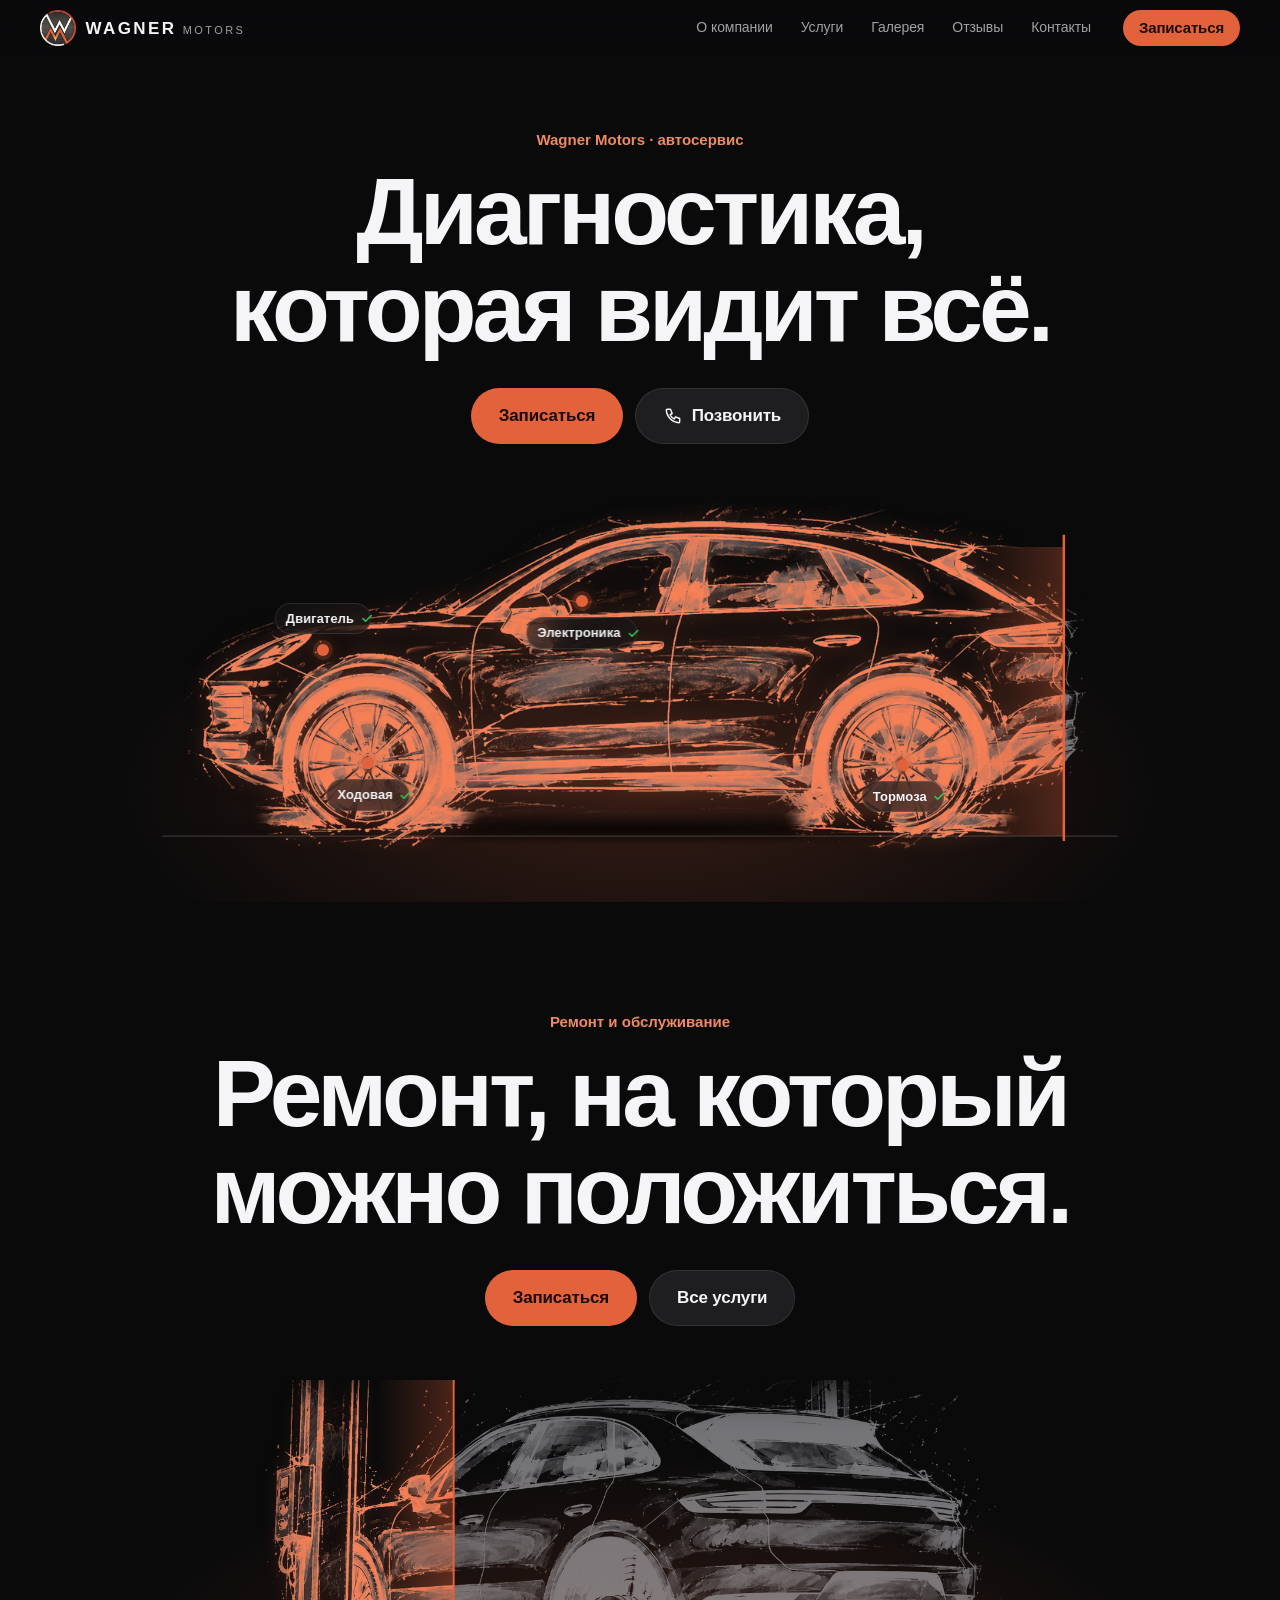
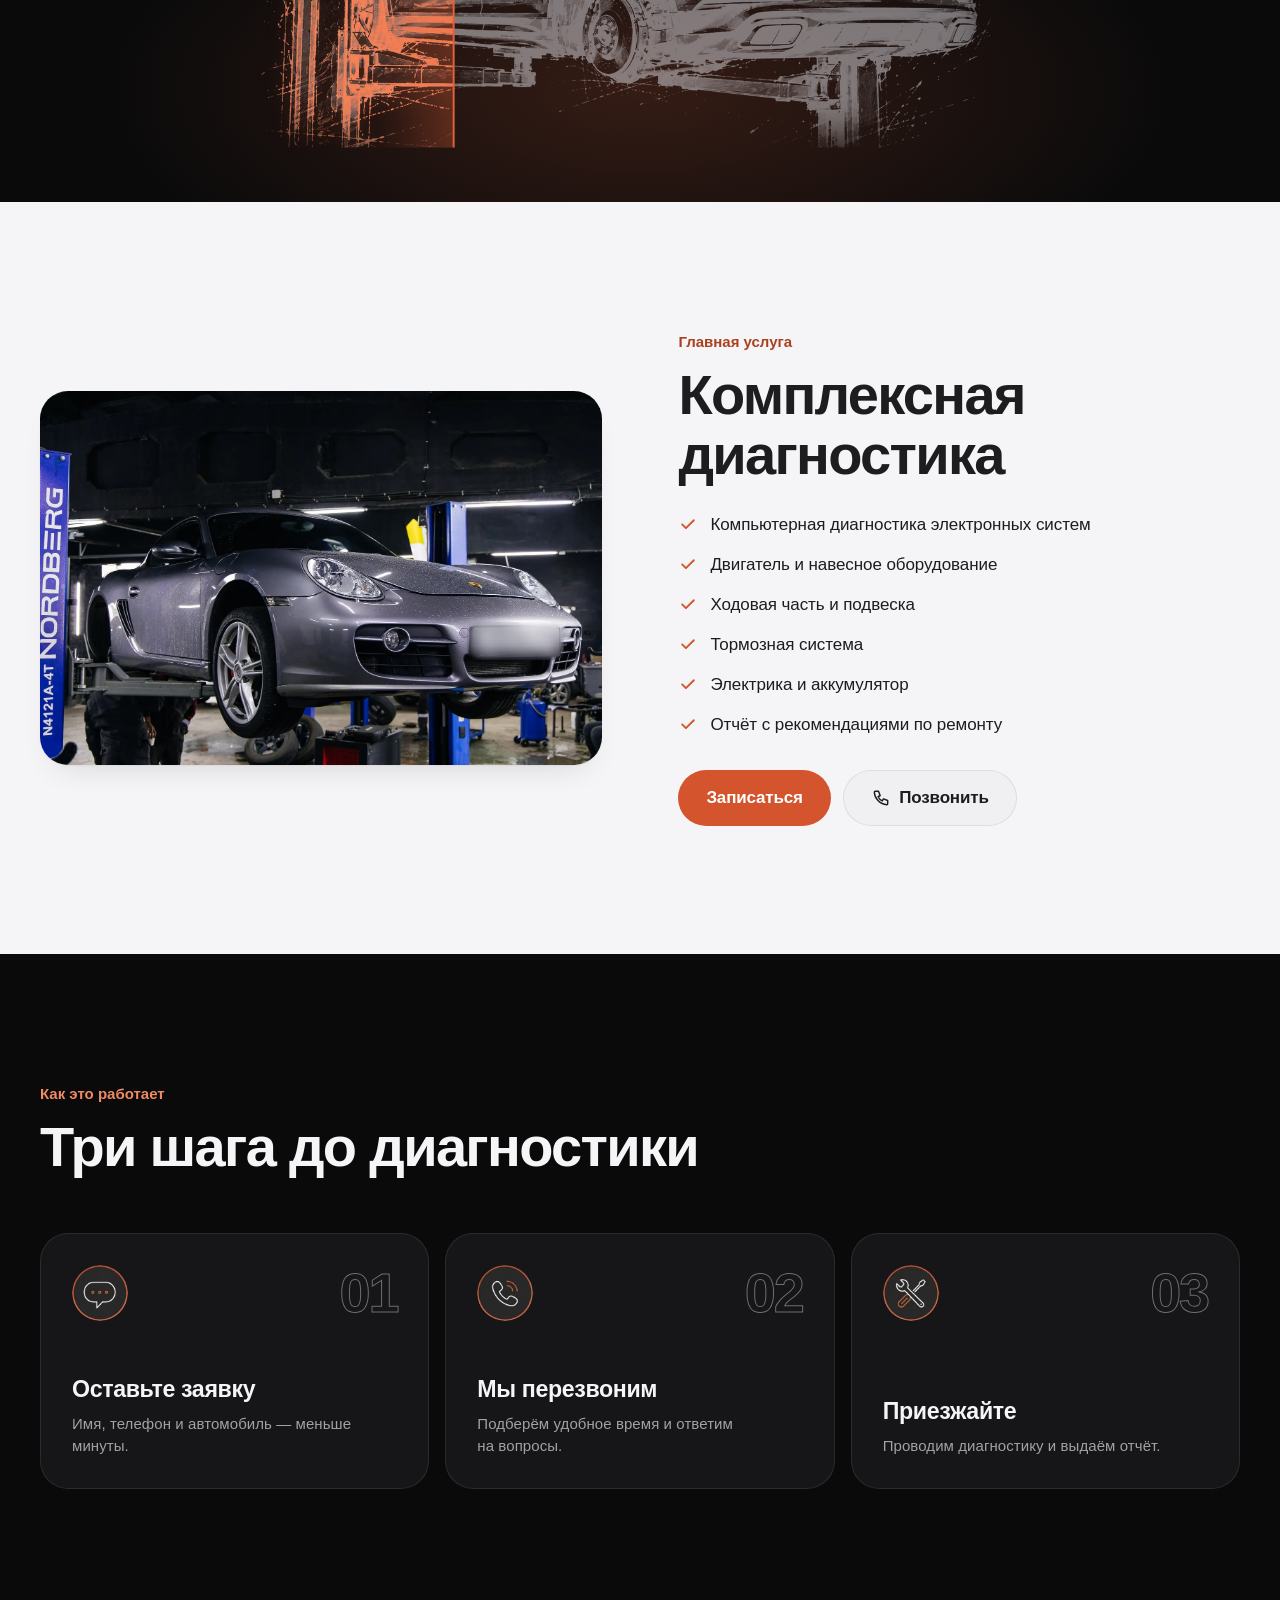
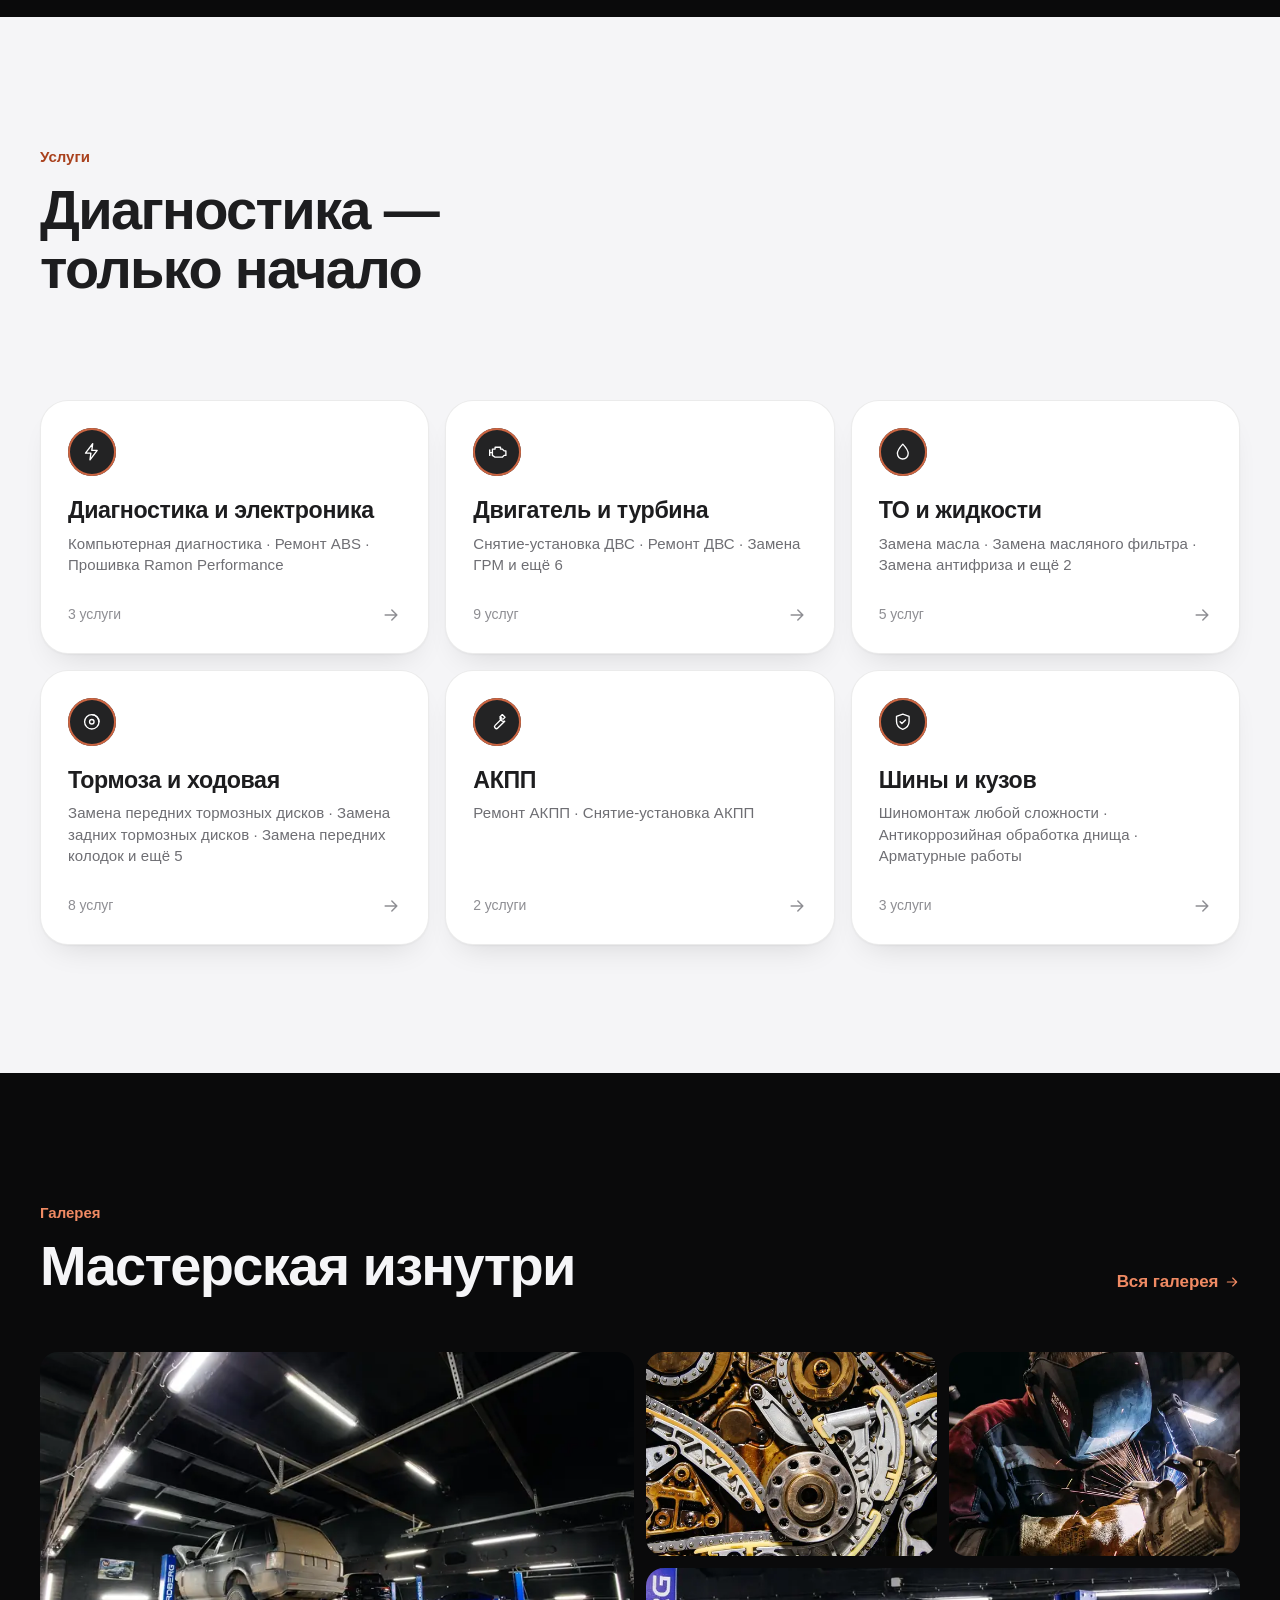
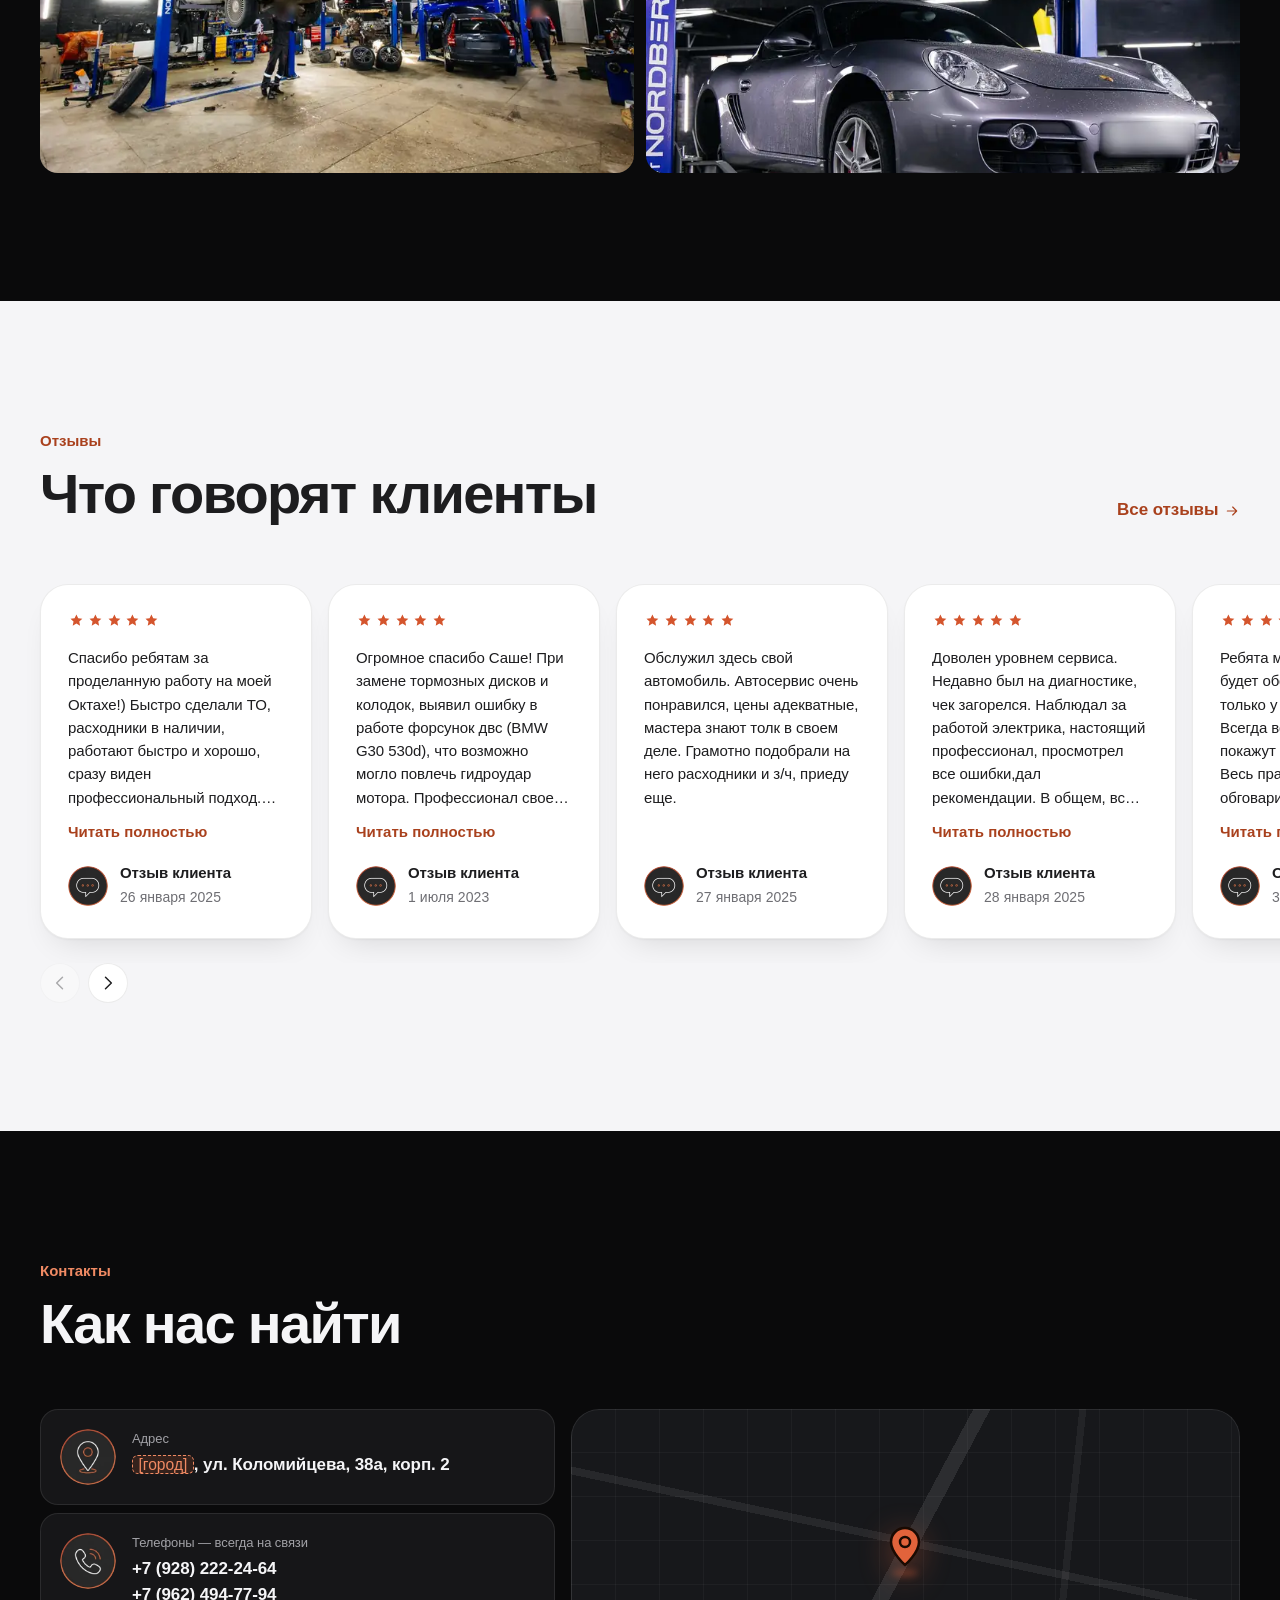
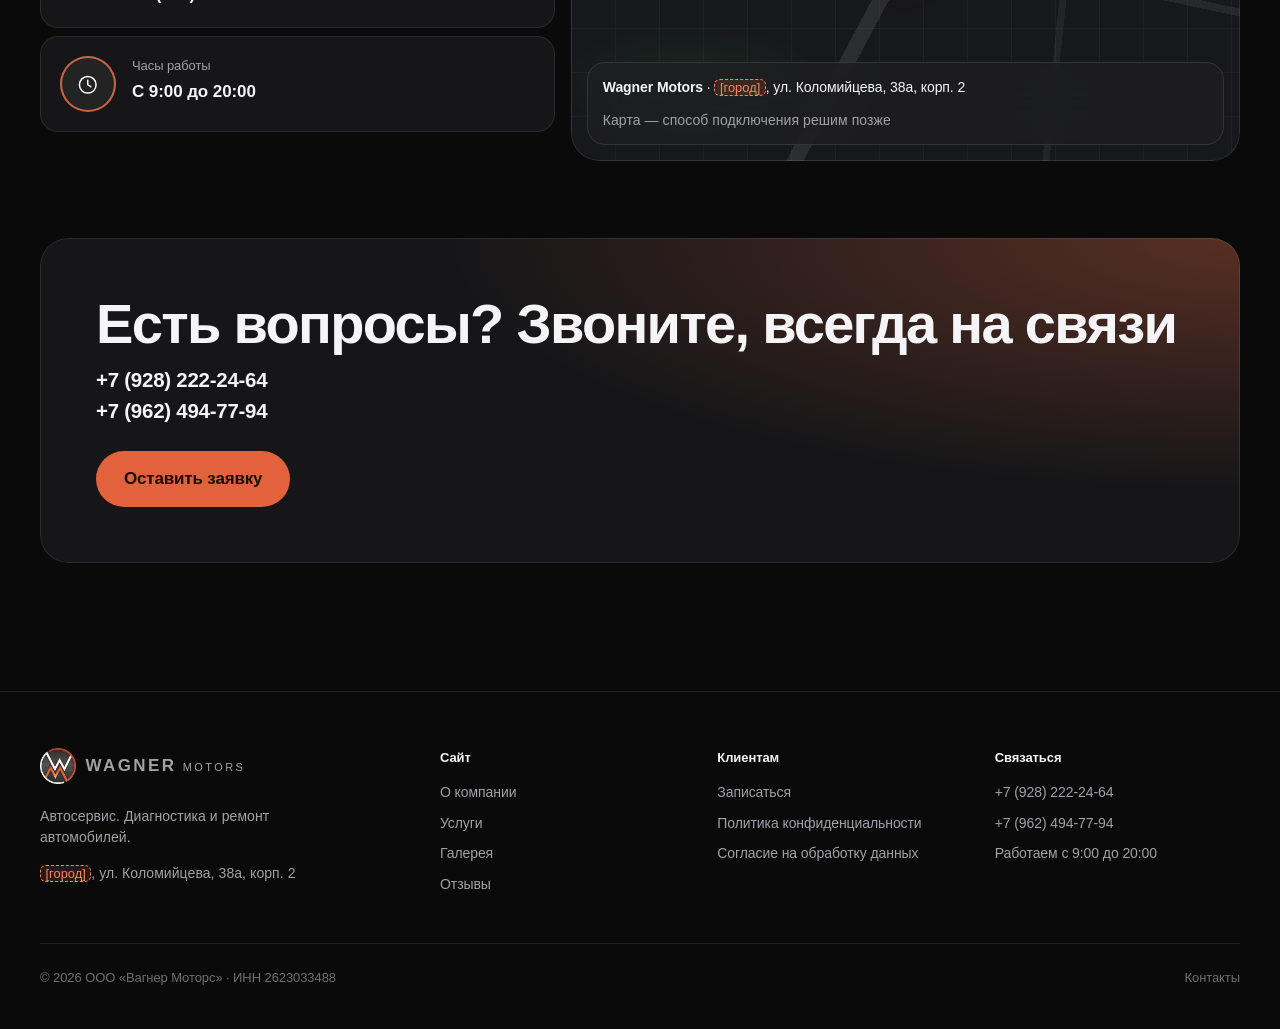
==== index.html @ dd8fe257 "Контакты: адрес Коломийцева 38а корп. 2, часы 9–20; без e-mail; хранение заявок 1 год Co-Authored-By" ====
<!doctype html>
<html lang="ru">
<head>
<meta charset="utf-8">
<meta name="viewport" content="width=device-width, initial-scale=1, viewport-fit=cover">
<title>Wagner Motors — автосервис</title>
<meta name="description" content="Автосервис Wagner Motors: комплексная диагностика автомобиля, ремонт и обслуживание.">
<meta name="theme-color" content="#0a0a0b">
<meta http-equiv="Content-Security-Policy" content="default-src 'self'; script-src 'self' 'sha256-Du+OJKJSbdUgz5nrHeWWINvez6XKDDU/tyj/5c2uvwo='; style-src 'self' 'unsafe-inline'; img-src 'self' data:; font-src 'self'; connect-src 'self'; media-src 'self'; object-src 'none'; frame-src 'none'; worker-src 'none'; manifest-src 'self'; base-uri 'self'; form-action 'self'; upgrade-insecure-requests">
<meta name="referrer" content="strict-origin-when-cross-origin">
<link rel="icon" type="image/png" href="img/logo-64.png">
<link rel="stylesheet" href="css/styles.css?v=0e5d24f6">
<script>document.documentElement.classList.add('js')</script>
<script src="js/spring.js?v=8c2b770c" defer></script>
<script src="js/main.js?v=ab957390" defer></script>
<script src="js/hero.js?v=165d1735" defer></script>
<script src="js/gallery.js?v=c6fa2070" defer></script>
</head>
<body>
<svg width="0" height="0" style="position:absolute" aria-hidden="true"><symbol id="i-cart" viewBox="0 0 24 24"><path d="M3 4h2l2.2 10.2a2 2 0 0 0 2 1.6h7.6a2 2 0 0 0 2-1.5L20.5 8H6.2"/><circle cx="10" cy="20" r="1.3"/><circle cx="17" cy="20" r="1.3"/></symbol><symbol id="i-close" viewBox="0 0 24 24"><path d="M6 6l12 12M18 6L6 18"/></symbol><symbol id="i-arrow" viewBox="0 0 24 24"><path d="M5 12h14M13 6l6 6-6 6"/></symbol><symbol id="i-chev-left" viewBox="0 0 24 24"><path d="M15 5l-7 7 7 7"/></symbol><symbol id="i-chev-right" viewBox="0 0 24 24"><path d="M9 5l7 7-7 7"/></symbol><symbol id="i-play" viewBox="0 0 24 24"><path d="M8 5.5v13l11-6.5z"/></symbol><symbol id="i-camera" viewBox="0 0 24 24"><path d="M4 8h3l2-3h6l2 3h3v11H4z"/><circle cx="12" cy="13" r="3.5"/></symbol><symbol id="i-video" viewBox="0 0 24 24"><rect x="3" y="6" width="13" height="12" rx="2"/><path d="M16 10l5-3v10l-5-3"/></symbol><symbol id="i-phone" viewBox="0 0 24 24"><path d="M5 4h4l2 5-2.5 1.5a11 11 0 0 0 5 5L15 13l5 2v4a1 1 0 0 1-1 1A16 16 0 0 1 4 5a1 1 0 0 1 1-1z"/></symbol><symbol id="i-pin" viewBox="0 0 24 24"><path d="M12 21s-7-6.2-7-11.5a7 7 0 0 1 14 0C19 14.8 12 21 12 21z"/><circle cx="12" cy="9.5" r="2.5"/></symbol><symbol id="i-clock" viewBox="0 0 24 24"><circle cx="12" cy="12" r="8.5"/><path d="M12 7.5V12l3 2"/></symbol><symbol id="i-mail" viewBox="0 0 24 24"><rect x="3.5" y="5.5" width="17" height="13" rx="2"/><path d="M4 7l8 6 8-6"/></symbol><symbol id="i-chat" viewBox="0 0 24 24"><path d="M4 5.5h16v11H9l-5 4z"/></symbol><symbol id="i-wrench" viewBox="0 0 24 24"><path d="M14.7 6.3a4 4 0 0 0 5 5L12 19a2.1 2.1 0 0 1-3-3l7.7-7.7z"/><path d="M14.7 6.3L17 4l3 3-2.3 2.3"/></symbol><symbol id="i-engine" viewBox="0 0 24 24"><path d="M3 10v6M3 13h3M6 9h3V7h6v2h2l2 2h2v5h-2l-2 2H9l-3-2z"/></symbol><symbol id="i-gauge" viewBox="0 0 24 24"><path d="M4.5 17a8 8 0 1 1 15 0"/><path d="M12 13.5l4-4.5"/><circle cx="12" cy="13.5" r="1.2"/></symbol><symbol id="i-disc" viewBox="0 0 24 24"><circle cx="12" cy="12" r="8"/><circle cx="12" cy="12" r="2.5"/><path d="M12 4a8 8 0 0 1 8 8"/></symbol><symbol id="i-bolt" viewBox="0 0 24 24"><path d="M13 3L5 13.5h6L10 21l8-10.5h-6z"/></symbol><symbol id="i-drop" viewBox="0 0 24 24"><path d="M12 3.5s6 6.5 6 10.5a6 6 0 0 1-12 0c0-4 6-10.5 6-10.5z"/></symbol><symbol id="i-car" viewBox="0 0 24 24"><path d="M5 16v-4l1.8-4.2A2 2 0 0 1 8.6 6.5h6.8a2 2 0 0 1 1.8 1.3L19 12v4"/><path d="M3.5 12h17v4.5h-17z"/><path d="M6 16.5V19M18 16.5V19"/></symbol><symbol id="i-snow" viewBox="0 0 24 24"><path d="M12 3v18M4.2 7.5l15.6 9M4.2 16.5l15.6-9"/></symbol><symbol id="i-check" viewBox="0 0 24 24"><path d="M5 12.5l4.5 4.5L19 7.5"/></symbol><symbol id="i-plus" viewBox="0 0 24 24"><path d="M12 5v14M5 12h14"/></symbol><symbol id="i-minus" viewBox="0 0 24 24"><path d="M5 12h14"/></symbol><symbol id="i-trash" viewBox="0 0 24 24"><path d="M5 7h14M10 7V4.5h4V7M7 7l1 13h8l1-13"/></symbol><symbol id="i-star" viewBox="0 0 24 24"><path d="M12 3.5l2.6 5.4 5.9.7-4.4 4 1.2 5.9L12 16.6l-5.3 2.9 1.2-5.9-4.4-4 5.9-.7z"/></symbol><symbol id="i-ticket" viewBox="0 0 24 24"><path d="M3.5 7.5a1 1 0 0 1 1-1h15a1 1 0 0 1 1 1V10a2 2 0 0 0 0 4v2.5a1 1 0 0 1-1 1h-15a1 1 0 0 1-1-1V14a2 2 0 0 0 0-4z"/><path d="M14.5 7v10" stroke-dasharray="1.5 2.2"/></symbol><symbol id="i-card" viewBox="0 0 24 24"><rect x="3" y="5.5" width="18" height="13" rx="2"/><path d="M3 10h18M7 15h3"/></symbol><symbol id="i-qr" viewBox="0 0 24 24"><path d="M4 4h6v6H4zM14 4h6v6h-6zM4 14h6v6H4zM14 14h2v2h-2zM18 18h2v2h-2zM14 18h2M18 14h2"/></symbol><symbol id="i-user" viewBox="0 0 24 24"><circle cx="12" cy="8.5" r="3.5"/><path d="M5 20a7 7 0 0 1 14 0"/></symbol><symbol id="i-shield" viewBox="0 0 24 24"><path d="M12 3.5l7 2.5v5.5c0 4.5-3 7.6-7 9-4-1.4-7-4.5-7-9V6z"/><path d="M9 12l2 2 4-4"/></symbol><symbol id="i-doc" viewBox="0 0 24 24"><path d="M6 3.5h8l4 4v13H6z"/><path d="M14 3.5v4h4M9 12h6M9 16h6"/></symbol></svg>
<header class="nav">
  <div class="container nav__inner">
    <a class="logo" href="index.html" aria-label="Wagner Motors — на главную">
      <img class="logo__mark" src="img/logo-128.webp" alt="" width="36" height="36"><span class="logo__text"><span class="logo__word">WAGNER</span><span class="logo__sub">MOTORS</span></span>
    </a>
    <nav class="nav__links" aria-label="Основное меню"><a href="about.html">О компании</a><a href="services.html">Услуги</a><a href="gallery.html">Галерея</a><a href="reviews.html">Отзывы</a><a href="contacts.html">Контакты</a></nav>
    <div class="nav__actions">
      
      <a class="btn btn--primary btn--sm nav__cta" href="booking.html">Записаться</a>
      <button class="icon-btn burger" type="button" aria-label="Открыть меню" aria-expanded="false" aria-controls="menu"><span class="burger__lines"></span></button>
    </div>
  </div>
</header>
<div class="menu-scrim"></div>
<nav class="menu" id="menu" aria-label="Меню">
  <a href="about.html">О компании<svg class="i" aria-hidden="true"><use href="#i-chev-right"/></svg></a><a href="services.html">Услуги<svg class="i" aria-hidden="true"><use href="#i-chev-right"/></svg></a><a href="gallery.html">Галерея<svg class="i" aria-hidden="true"><use href="#i-chev-right"/></svg></a><a href="reviews.html">Отзывы<svg class="i" aria-hidden="true"><use href="#i-chev-right"/></svg></a><a href="contacts.html">Контакты<svg class="i" aria-hidden="true"><use href="#i-chev-right"/></svg></a>
  <a class="btn btn--primary btn--lg" href="booking.html">Записаться</a>
  <a class="btn btn--ghost btn--lg" href="tel:+79282222464"><svg class="i" aria-hidden="true"><use href="#i-phone"/></svg>+7 (928) 222-24-64</a>
</nav>
<main>
<section class="hero">
  <div class="hero__glow" aria-hidden="true"></div>
  <div class="container hero__inner">
    <p class="eyebrow reveal">Wagner Motors · автосервис</p>
    <h1 class="display reveal" style="--d:1">Диагностика,<br>которая видит всё.</h1>
    <div class="hero__actions reveal" style="--d:2">
      <a class="btn btn--primary btn--lg" href="booking.html">Записаться</a>
      <a class="btn btn--ghost btn--lg" href="tel:+79282222464" data-call='[["+79282222464", "+7 (928) 222-24-64"], ["+79624947794", "+7 (962) 494-77-94"]]'><svg class="i" aria-hidden="true"><use href="#i-phone"/></svg>Позвонить</a>
    </div>
  </div>
  <div class="container"><div class="scan" data-x0="30" data-x1="790" aria-hidden="true">
  <svg viewBox="0 0 800 300" preserveAspectRatio="xMidYMid meet">
    <defs>
      <linearGradient id="beamGrad" x1="0" x2="1"><stop offset="0" stop-color="#e2633b" stop-opacity="0"/><stop offset="1" stop-color="#e2633b" stop-opacity=".3"/></linearGradient>
      <radialGradient id="shadowGrad"><stop offset="0" stop-color="#000" stop-opacity=".8"/><stop offset="1" stop-color="#000" stop-opacity="0"/></radialGradient>
      <clipPath id="scanClip"><rect x="0" y="0" width="0" height="300"/></clipPath>
    </defs>
    <ellipse cx="400" cy="270" rx="380" ry="14" fill="url(#shadowGrad)"/>
    <line class="scan__ground" x1="10" y1="276" x2="790" y2="276"/>
    <image class="scan__img" href="img/cayenne-dim.webp" x="28.5" y="6.9" width="752.4" height="279" preserveAspectRatio="none"/>
    <g class="scan__litwrap" clip-path="url(#scanClip)"><image href="img/cayenne-lit.webp" x="28.5" y="6.9" width="752.4" height="279" preserveAspectRatio="none"/></g>
    <g class="scan__line" transform="translate(30 0)"><rect x="-80" y="40" width="80" height="236" fill="url(#beamGrad)"/><line x1="0" y1="30" x2="0" y2="280"/></g>
  </svg>
  <div class="scan__point" data-x="141" style="--x:17.62%;--y:41.30%"><span class="scan__dot"></span><span class="scan__label">Двигатель <svg class="i" aria-hidden="true"><use href="#i-check"/></svg></span></div>
  <div class="scan__point scan__point--below" data-x="178" style="--x:22.24%;--y:72.05%"><span class="scan__dot"></span><span class="scan__label">Ходовая <svg class="i" aria-hidden="true"><use href="#i-check"/></svg></span></div>
  <div class="scan__point scan__point--below" data-x="352" style="--x:44.06%;--y:28.00%"><span class="scan__dot"></span><span class="scan__label">Электроника <svg class="i" aria-hidden="true"><use href="#i-check"/></svg></span></div>
  <div class="scan__point scan__point--below" data-x="614" style="--x:76.80%;--y:72.50%"><span class="scan__dot"></span><span class="scan__label">Тормоза <svg class="i" aria-hidden="true"><use href="#i-check"/></svg></span></div>
</div>
</div></div>
</section>

<section class="hero hero--repair">
  <div class="hero__glow" aria-hidden="true"></div>
  <div class="container hero__inner">
    <p class="eyebrow reveal">Ремонт и обслуживание</p>
    <h2 class="display reveal" style="--d:1">Ремонт, на&nbsp;который<br>можно положиться.</h2>
    <div class="hero__actions reveal" style="--d:2">
      <a class="btn btn--primary btn--lg" href="booking.html">Записаться</a>
      <a class="btn btn--ghost btn--lg" href="services.html">Все услуги</a>
    </div>
  </div>
  <div class="container"><div class="scan scan--lift" data-x0="10" data-x1="790" data-start="view" aria-hidden="true">
  <svg viewBox="0 0 800 383" preserveAspectRatio="xMidYMid meet">
    <defs>
      <linearGradient id="beamGrad2" x1="0" x2="1"><stop offset="0" stop-color="#e2633b" stop-opacity="0"/><stop offset="1" stop-color="#e2633b" stop-opacity=".3"/></linearGradient>
      <clipPath id="scanClip2"><rect x="0" y="0" width="0" height="383"/></clipPath>
    </defs>
    <image class="scan__img" href="img/lift-dim.webp" x="0" y="0" width="800" height="383" preserveAspectRatio="none"/>
    <g class="scan__litwrap" clip-path="url(#scanClip2)"><image href="img/lift-lit.webp" x="0" y="0" width="800" height="383" preserveAspectRatio="none"/></g>
    <g class="scan__line" transform="translate(10 0)"><rect x="-80" y="0" width="80" height="383" fill="url(#beamGrad2)"/><line x1="0" y1="0" x2="0" y2="383"/></g>
  </svg>
  <div class="scan__point scan__point--below" data-x="364" style="--x:45.45%;--y:73.71%"><span class="scan__dot"></span><span class="scan__label">Тормоза <svg class="i" aria-hidden="true"><use href="#i-check"/></svg></span></div>
  <div class="scan__point" data-x="395" style="--x:49.34%;--y:49.97%"><span class="scan__dot"></span><span class="scan__label">Подвеска <svg class="i" aria-hidden="true"><use href="#i-check"/></svg></span></div>
  <div class="scan__point scan__point--below" data-x="555" style="--x:69.38%;--y:68.71%"><span class="scan__dot"></span><span class="scan__label">Выхлоп <svg class="i" aria-hidden="true"><use href="#i-check"/></svg></span></div>
  <div class="scan__point" data-x="636" style="--x:79.55%;--y:41.23%"><span class="scan__dot"></span><span class="scan__label">Кузов <svg class="i" aria-hidden="true"><use href="#i-check"/></svg></span></div>
</div></div>
</section>



<section class="section theme-light" id="diagnostics">
  <div class="container product">
    <div class="product__media product__media--photo reveal"><img src="img/gallery/g15-1600.webp" alt="Porsche Cayman на подъёмнике в Wagner Motors" loading="lazy" decoding="async"></div>
    <div class="product__body">
      <p class="eyebrow reveal">Главная услуга</p>
      <h2 class="h2 reveal" style="--d:1">Комплексная диагностика</h2>
      
      <ul class="checklist reveal" style="--d:3"><li><svg class="i" aria-hidden="true"><use href="#i-check"/></svg><span>Компьютерная диагностика электронных систем</span></li><li><svg class="i" aria-hidden="true"><use href="#i-check"/></svg><span>Двигатель и навесное оборудование</span></li><li><svg class="i" aria-hidden="true"><use href="#i-check"/></svg><span>Ходовая часть и подвеска</span></li><li><svg class="i" aria-hidden="true"><use href="#i-check"/></svg><span>Тормозная система</span></li><li><svg class="i" aria-hidden="true"><use href="#i-check"/></svg><span>Электрика и аккумулятор</span></li><li><svg class="i" aria-hidden="true"><use href="#i-check"/></svg><span>Отчёт с рекомендациями по ремонту</span></li></ul>
      <div class="product__actions reveal">
        <a class="btn btn--primary btn--lg" href="booking.html">Записаться</a><a class="btn btn--ghost btn--lg" href="tel:+79282222464" data-call='[["+79282222464", "+7 (928) 222-24-64"], ["+79624947794", "+7 (962) 494-77-94"]]'><svg class="i" aria-hidden="true"><use href="#i-phone"/></svg>Позвонить</a>
      </div>
    </div>
  </div>
</section>

<section class="section">
  <div class="container">
    <div class="section__head">
      <p class="eyebrow reveal">Как это работает</p>
      <h2 class="h2 reveal" style="--d:1">Три шага до диагностики</h2>
    </div>
    <div class="steps">
      <div class="step reveal"><div class="step__top"><img class="bicon" src="img/icon-chat.webp" alt="" width="56" height="56" loading="lazy" decoding="async"><span class="step__num">01</span></div><h3 class="h3">Оставьте заявку</h3><p class="small">Имя, телефон и&nbsp;автомобиль — меньше минуты.</p></div>
      <div class="step reveal" style="--d:1"><div class="step__top"><img class="bicon" src="img/icon-phone.webp" alt="" width="56" height="56" loading="lazy" decoding="async"><span class="step__num">02</span></div><h3 class="h3">Мы перезвоним</h3><p class="small">Подберём удобное время и&nbsp;ответим на&nbsp;вопросы.</p></div>
      <div class="step reveal" style="--d:2"><div class="step__top"><img class="bicon" src="img/icon-tools.webp" alt="" width="56" height="56" loading="lazy" decoding="async"><span class="step__num">03</span></div><h3 class="h3">Приезжайте</h3><p class="small">Проводим диагностику и&nbsp;выдаём отчёт.</p></div>
    </div>
  </div>
</section>

<section class="section theme-light">
  <div class="container">
    <div class="section__head section__head--row">
      <div>
        <p class="eyebrow reveal">Услуги</p>
        <h2 class="h2 reveal" style="--d:1">Диагностика — только начало</h2>
        <p class="lead reveal" style="--d:2">Найденное можно сразу устранить у&nbsp;нас.</p>
      </div>
      <a class="link reveal" href="services.html">Все услуги <svg class="i" aria-hidden="true"><use href="#i-arrow"/></svg></a>
    </div>
    <div class="cards"><a class="card reveal" href="services.html#diag" style="--d:0">
  <span class="card__icon"><svg class="i" aria-hidden="true"><use href="#i-bolt"/></svg></span>
  <h3 class="h3">Диагностика и электроника</h3>
  <p class="small">Компьютерная диагностика · Ремонт ABS · Прошивка Ramon Performance</p>
  <div class="card__foot"><span>3 услуги</span><svg class="i" aria-hidden="true"><use href="#i-arrow"/></svg></div>
</a><a class="card reveal" href="services.html#engine" style="--d:1">
  <span class="card__icon"><svg class="i" aria-hidden="true"><use href="#i-engine"/></svg></span>
  <h3 class="h3">Двигатель и турбина</h3>
  <p class="small">Снятие-установка ДВС · Ремонт ДВС · Замена ГРМ и&nbsp;ещё&nbsp;6</p>
  <div class="card__foot"><span>9 услуг</span><svg class="i" aria-hidden="true"><use href="#i-arrow"/></svg></div>
</a><a class="card reveal" href="services.html#fluids" style="--d:2">
  <span class="card__icon"><svg class="i" aria-hidden="true"><use href="#i-drop"/></svg></span>
  <h3 class="h3">ТО и жидкости</h3>
  <p class="small">Замена масла · Замена масляного фильтра · Замена антифриза и&nbsp;ещё&nbsp;2</p>
  <div class="card__foot"><span>5 услуг</span><svg class="i" aria-hidden="true"><use href="#i-arrow"/></svg></div>
</a><a class="card reveal" href="services.html#chassis" style="--d:0">
  <span class="card__icon"><svg class="i" aria-hidden="true"><use href="#i-disc"/></svg></span>
  <h3 class="h3">Тормоза и ходовая</h3>
  <p class="small">Замена передних тормозных дисков · Замена задних тормозных дисков · Замена передних колодок и&nbsp;ещё&nbsp;5</p>
  <div class="card__foot"><span>8 услуг</span><svg class="i" aria-hidden="true"><use href="#i-arrow"/></svg></div>
</a><a class="card reveal" href="services.html#gearbox" style="--d:1">
  <span class="card__icon"><svg class="i" aria-hidden="true"><use href="#i-wrench"/></svg></span>
  <h3 class="h3">АКПП</h3>
  <p class="small">Ремонт АКПП · Снятие-установка АКПП</p>
  <div class="card__foot"><span>2 услуги</span><svg class="i" aria-hidden="true"><use href="#i-arrow"/></svg></div>
</a><a class="card reveal" href="services.html#body" style="--d:2">
  <span class="card__icon"><svg class="i" aria-hidden="true"><use href="#i-shield"/></svg></span>
  <h3 class="h3">Шины и кузов</h3>
  <p class="small">Шиномонтаж любой сложности · Антикоррозийная обработка днища · Арматурные работы</p>
  <div class="card__foot"><span>3 услуги</span><svg class="i" aria-hidden="true"><use href="#i-arrow"/></svg></div>
</a></div>
  </div>
</section>

<section class="section">
  <div class="container">
    <div class="section__head section__head--row">
      <div>
        <p class="eyebrow reveal">Галерея</p>
        <h2 class="h2 reveal" style="--d:1">Мастерская изнутри</h2>
      </div>
      <a class="link reveal" href="gallery.html">Вся галерея <svg class="i" aria-hidden="true"><use href="#i-arrow"/></svg></a>
    </div>
    <div class="bento reveal" data-gallery>
      <button class="g-item" type="button" data-type="workshop" data-src="img/gallery/g01-1600.webp" aria-label="Открыть: Мастерская"><img class="g-item__img" src="img/gallery/g01-800.webp" alt="Мастерская" loading="lazy" decoding="async"></button><button class="g-item" type="button" data-type="process" data-src="img/gallery/g13-1600.webp" aria-label="Открыть: Цепь ГРМ"><img class="g-item__img" src="img/gallery/g13-800.webp" alt="Цепь ГРМ" loading="lazy" decoding="async"></button><button class="g-item" type="button" data-type="process" data-src="img/gallery/g18-1600.webp" aria-label="Открыть: Сварочные работы"><img class="g-item__img" src="img/gallery/g18-800.webp" alt="Сварочные работы" loading="lazy" decoding="async"></button><button class="g-item" type="button" data-type="cars" data-src="img/gallery/g15-1600.webp" aria-label="Открыть: Porsche Cayman на подъёмнике"><img class="g-item__img" src="img/gallery/g15-800.webp" alt="Porsche Cayman на подъёмнике" loading="lazy" decoding="async"></button>
    </div>
  </div>
</section>

<section class="section theme-light">
  <div class="container">
    <div class="section__head section__head--row">
      <div>
        <p class="eyebrow reveal">Отзывы</p>
        <h2 class="h2 reveal" style="--d:1">Что говорят клиенты</h2>
      </div>
      <a class="link reveal" href="reviews.html">Все отзывы <svg class="i" aria-hidden="true"><use href="#i-arrow"/></svg></a>
    </div>
  </div>
  <div data-rail>
    <div class="rail reveal"><article class="review">
  <div class="stars stars--on" role="img" aria-label="5 из 5"><svg class="i" aria-hidden="true"><use href="#i-star"/></svg><svg class="i" aria-hidden="true"><use href="#i-star"/></svg><svg class="i" aria-hidden="true"><use href="#i-star"/></svg><svg class="i" aria-hidden="true"><use href="#i-star"/></svg><svg class="i" aria-hidden="true"><use href="#i-star"/></svg></div>
  <p class="review__text">Спасибо ребятам за проделанную работу на моей Октахе!) Быстро сделали ТО, расходники в наличии, работают быстро и хорошо, сразу виден профессиональный подход. Остался очень доволен, рекомендую!!!</p>
  <div class="review__who"><img class="bicon bicon--sm" src="img/icon-chat.webp" alt="" width="56" height="56" loading="lazy" decoding="async"><div><strong>Отзыв клиента</strong><span class="small">26 января 2025</span></div></div>
</article><article class="review">
  <div class="stars stars--on" role="img" aria-label="5 из 5"><svg class="i" aria-hidden="true"><use href="#i-star"/></svg><svg class="i" aria-hidden="true"><use href="#i-star"/></svg><svg class="i" aria-hidden="true"><use href="#i-star"/></svg><svg class="i" aria-hidden="true"><use href="#i-star"/></svg><svg class="i" aria-hidden="true"><use href="#i-star"/></svg></div>
  <p class="review__text">Огромное спасибо Саше! При замене тормозных дисков и колодок, выявил ошибку в работе форсунок двс (BMW G30 530d), что возможно могло повлечь гидроудар мотора. Профессионал своего дела! Рекомендую!</p>
  <div class="review__who"><img class="bicon bicon--sm" src="img/icon-chat.webp" alt="" width="56" height="56" loading="lazy" decoding="async"><div><strong>Отзыв клиента</strong><span class="small">1 июля 2023</span></div></div>
</article><article class="review">
  <div class="stars stars--on" role="img" aria-label="5 из 5"><svg class="i" aria-hidden="true"><use href="#i-star"/></svg><svg class="i" aria-hidden="true"><use href="#i-star"/></svg><svg class="i" aria-hidden="true"><use href="#i-star"/></svg><svg class="i" aria-hidden="true"><use href="#i-star"/></svg><svg class="i" aria-hidden="true"><use href="#i-star"/></svg></div>
  <p class="review__text">Обслужил здесь свой автомобиль. Автосервис очень понравился, цены адекватные, мастера знают толк в своем деле. Грамотно подобрали на него расходники и з/ч, приеду еще.</p>
  <div class="review__who"><img class="bicon bicon--sm" src="img/icon-chat.webp" alt="" width="56" height="56" loading="lazy" decoding="async"><div><strong>Отзыв клиента</strong><span class="small">27 января 2025</span></div></div>
</article><article class="review">
  <div class="stars stars--on" role="img" aria-label="5 из 5"><svg class="i" aria-hidden="true"><use href="#i-star"/></svg><svg class="i" aria-hidden="true"><use href="#i-star"/></svg><svg class="i" aria-hidden="true"><use href="#i-star"/></svg><svg class="i" aria-hidden="true"><use href="#i-star"/></svg><svg class="i" aria-hidden="true"><use href="#i-star"/></svg></div>
  <p class="review__text">Доволен уровнем сервиса. Недавно был на диагностике, чек загорелся. Наблюдал за работой электрика, настоящий профессионал, просмотрел все ошибки,дал рекомендации. В общем, все круто</p>
  <div class="review__who"><img class="bicon bicon--sm" src="img/icon-chat.webp" alt="" width="56" height="56" loading="lazy" decoding="async"><div><strong>Отзыв клиента</strong><span class="small">28 января 2025</span></div></div>
</article><article class="review">
  <div class="stars stars--on" role="img" aria-label="5 из 5"><svg class="i" aria-hidden="true"><use href="#i-star"/></svg><svg class="i" aria-hidden="true"><use href="#i-star"/></svg><svg class="i" aria-hidden="true"><use href="#i-star"/></svg><svg class="i" aria-hidden="true"><use href="#i-star"/></svg><svg class="i" aria-hidden="true"><use href="#i-star"/></svg></div>
  <p class="review__text">Ребята молодцы. Машина будет обслуживаться теперь только у них 🥹
Всегда все расскажут и покажут
Весь прайс всегда обговаривается (не все СТО так делают, как оказалось)
Буду отправлять к вам людей однозначно 🫶</p>
  <div class="review__who"><img class="bicon bicon--sm" src="img/icon-chat.webp" alt="" width="56" height="56" loading="lazy" decoding="async"><div><strong>Отзыв клиента</strong><span class="small">3 августа 2025</span></div></div>
</article><article class="review">
  <div class="stars stars--on" role="img" aria-label="5 из 5"><svg class="i" aria-hidden="true"><use href="#i-star"/></svg><svg class="i" aria-hidden="true"><use href="#i-star"/></svg><svg class="i" aria-hidden="true"><use href="#i-star"/></svg><svg class="i" aria-hidden="true"><use href="#i-star"/></svg><svg class="i" aria-hidden="true"><use href="#i-star"/></svg></div>
  <p class="review__text">Внимательность и доброжелательность сотрудников. Чистота и порядок в помещении. Большой ассортимент предлагаемых запчастей и аксессуаров. Качественное выполнение работ. Профессионально ответили на все возникшие вопросы. Рекомендую</p>
  <div class="review__who"><img class="bicon bicon--sm" src="img/icon-chat.webp" alt="" width="56" height="56" loading="lazy" decoding="async"><div><strong>Отзыв клиента</strong><span class="small">2 февраля 2025</span></div></div>
</article></div>
    <div class="container rail-nav">
      <button class="icon-btn" type="button" data-rail-prev aria-label="Предыдущие отзывы"><svg class="i" aria-hidden="true"><use href="#i-chev-left"/></svg></button>
      <button class="icon-btn" type="button" data-rail-next aria-label="Следующие отзывы"><svg class="i" aria-hidden="true"><use href="#i-chev-right"/></svg></button>
    </div>
  </div>
</section>

<section class="section">
  <div class="container">
    <div class="section__head">
      <p class="eyebrow reveal">Контакты</p>
      <h2 class="h2 reveal" style="--d:1">Как нас найти</h2>
    </div>
    <div class="contacts">
      <dl class="contact-list"><div class="contact reveal" style="--d:0"><img class="bicon" src="img/icon-pin.webp" alt="" width="56" height="56" loading="lazy" decoding="async"><div><dt>Адрес</dt><dd><mark class="todo">[город]</mark>, ул.&nbsp;Коломийцева, 38а, корп.&nbsp;2</dd></div></div><div class="contact reveal" style="--d:1"><img class="bicon" src="img/icon-phone.webp" alt="" width="56" height="56" loading="lazy" decoding="async"><div><dt>Телефоны — всегда на связи</dt><dd><a class="tel" href="tel:+79282222464">+7 (928) 222-24-64</a><br><a class="tel" href="tel:+79624947794">+7 (962) 494-77-94</a></dd></div></div><div class="contact reveal" style="--d:2"><span class="bicon bicon--svg"><svg class="i" aria-hidden="true"><use href="#i-clock"/></svg></span><div><dt>Часы работы</dt><dd>С 9:00 до 20:00</dd></div></div></dl>
      <div class="map reveal">
  <span class="map__pin"><svg class="i" aria-hidden="true"><use href="#i-pin"/></svg></span>
  <div class="map__card"><span><strong>Wagner Motors</strong> · <mark class="todo">[город]</mark>, ул.&nbsp;Коломийцева, 38а, корп.&nbsp;2</span><span class="small">Карта — способ подключения решим позже</span></div>
</div>
    </div>
    <div class="cta reveal">
      <div>
        <h2 class="h2">Есть вопросы? Звоните, всегда на&nbsp;связи</h2>
        <p class="lead cta__phones"><a class="tel" href="tel:+79282222464">+7 (928) 222-24-64</a><br><a class="tel" href="tel:+79624947794">+7 (962) 494-77-94</a></p>
      </div>
      <a class="btn btn--primary btn--lg" href="booking.html">Оставить заявку</a>
    </div>
  </div>
</section>
</main>
<footer class="footer">
  <div class="container">
    <div class="footer__grid">
      <div class="footer__brand">
        <a class="logo" href="index.html"><img class="logo__mark" src="img/logo-128.webp" alt="" width="36" height="36"><span class="logo__text"><span class="logo__word">WAGNER</span><span class="logo__sub">MOTORS</span></span></a>
        <p class="small">Автосервис. Диагностика и ремонт автомобилей.</p>
        <p class="small"><mark class="todo">[город]</mark>, ул.&nbsp;Коломийцева, 38а, корп.&nbsp;2</p>
      </div>
      <div>
        <h4>Сайт</h4>
        <ul>
          <li><a href="about.html">О компании</a></li>
          <li><a href="services.html">Услуги</a></li>
          <li><a href="gallery.html">Галерея</a></li>
          <li><a href="reviews.html">Отзывы</a></li>
        </ul>
      </div>
      <div>
        <h4>Клиентам</h4>
        <ul>
          <li><a href="booking.html">Записаться</a></li>
          
          
          <li><a href="privacy.html">Политика конфиденциальности</a></li>
          <li><a href="consent.html">Согласие на обработку данных</a></li>
        </ul>
      </div>
      <div>
        <h4>Связаться</h4>
        <ul>
          <li><a href="tel:+79282222464">+7 (928) 222-24-64</a></li><li><a href="tel:+79624947794">+7 (962) 494-77-94</a></li>
          <li>Работаем с 9:00 до 20:00</li>
        </ul>
      </div>
    </div>
    <div class="footer__bottom">
      <span>© <span data-year>2026</span> ООО «Вагнер Моторс» · ИНН 2623033488</span>
      <a href="contacts.html">Контакты</a>
    </div>
  </div>
</footer>
</body>
</html>
---- css/styles.css ----
/* Wagner Motors — общие стили. Черновик дизайна (рыба). */

/* ============ ТОКЕНЫ ============ */
:root {
  --bg: #0a0a0b;
  --bg-2: #111113;
  --surface: #161618;
  --surface-2: #1e1e21;
  --line: rgba(255, 255, 255, 0.09);
  --line-strong: rgba(255, 255, 255, 0.16);
  --text: #f5f5f7;
  --text-2: #a1a1a6;
  --text-3: #6e6e73;
  --accent: #e2633b;
  --accent-text: #f08a63;
  --accent-ink: #1a0a02;
  --accent-soft: rgba(226, 99, 59, 0.15);
  --accent-glow: rgba(226, 99, 59, 0.55);
  --glass: rgba(22, 22, 24, 0.62);
  --glass-heavy: rgba(30, 30, 33, 0.8);
  --glass-line: rgba(255, 255, 255, 0.1);
  --ok: #30d158;
  --danger: #ff453a;

  --radius-s: 10px;
  --radius: 18px;
  --radius-l: 28px;
  --radius-pill: 999px;
  --shadow: 0 20px 40px -24px rgba(0, 0, 0, 0.6);
  --shadow-l: 0 40px 80px -30px rgba(0, 0, 0, 0.75);

  --font: -apple-system, BlinkMacSystemFont, "SF Pro Text", "Segoe UI", Roboto, "Helvetica Neue", Arial, sans-serif;
  --font-display: -apple-system, BlinkMacSystemFont, "SF Pro Display", "Segoe UI", Roboto, "Helvetica Neue", Arial, sans-serif;

  --container: 1200px;
  --gutter: clamp(1rem, 4vw, 2.5rem);
  --nav-h: 3.5rem;
  --ease-out: cubic-bezier(0.22, 1, 0.36, 1);

  --brand-ring: #cc6542;   /* кольцо фирменных иконок */
  --brand-disc: #232324;   /* тёмный круг фирменных иконок */

  color-scheme: dark;
}

/* Светлые секции: те же компоненты, другие значения токенов */
.theme-light {
  --bg: #f5f5f7;
  --bg-2: #ffffff;
  --surface: #ffffff;
  --surface-2: #f0f0f3;
  --line: rgba(0, 0, 0, 0.08);
  --line-strong: rgba(0, 0, 0, 0.15);
  --text: #1d1d1f;
  --text-2: #6e6e73;
  --text-3: #8e8e93;
  --accent: #d4552d;
  --accent-text: #a9411d;
  --accent-ink: #ffffff;
  --accent-soft: rgba(212, 85, 45, 0.1);
  --shadow: 0 1px 2px rgba(0, 0, 0, 0.04), 0 16px 32px -16px rgba(0, 0, 0, 0.14);
  color-scheme: light;
}

/* ============ БАЗА ============ */
*, *::before, *::after { box-sizing: border-box; }

html {
  -webkit-text-size-adjust: 100%;
  scroll-padding-top: calc(var(--nav-h) + 1rem);
}
html.is-locked { overflow: hidden; }

body {
  margin: 0;
  background: var(--bg);
  color: var(--text);
  font: 400 1.0625rem/1.55 var(--font);
  letter-spacing: -0.005em;
  -webkit-font-smoothing: antialiased;
  -moz-osx-font-smoothing: grayscale;
  overflow-x: clip;
}

h1, h2, h3, h4, p, dl, dd, figure { margin: 0; }
img, svg, video { display: block; max-width: 100%; }
a { color: inherit; text-decoration: none; }
button { font: inherit; color: inherit; }
svg.i { width: 1.25rem; height: 1.25rem; fill: none; stroke: currentColor; stroke-width: 1.75; stroke-linecap: round; stroke-linejoin: round; flex: none; }

:focus-visible { outline: 2px solid var(--accent); outline-offset: 3px; border-radius: 6px; }
[tabindex="-1"]:focus { outline: none; }

.container { width: min(100% - 2 * var(--gutter), var(--container)); margin-inline: auto; }
.visually-hidden { position: absolute; width: 1px; height: 1px; overflow: hidden; clip-path: inset(50%); white-space: nowrap; }

/* ============ ТИПОГРАФИКА ============ */
.display, .h1, .h2, .h3 { text-wrap: balance; overflow-wrap: break-word; hyphens: auto; -webkit-hyphens: auto; }
/* Трекинг зависит от размера: крупное — плотнее, мелкое — свободнее */
.display {
  font-family: var(--font-display);
  font-weight: 700;
  font-size: clamp(2.6rem, 7.4vw, 6.25rem);
  line-height: 1.02;
  letter-spacing: -0.042em;
}
.h1 {
  font-family: var(--font-display);
  font-weight: 700;
  font-size: clamp(2.5rem, 6vw, 4.75rem);
  line-height: 1.03;
  letter-spacing: -0.038em;
}
.h2 {
  font-family: var(--font-display);
  font-weight: 700;
  font-size: clamp(2rem, 4.6vw, 3.5rem);
  line-height: 1.06;
  letter-spacing: -0.03em;
}
.h3 {
  font-family: var(--font-display);
  font-weight: 600;
  font-size: clamp(1.2rem, 1.9vw, 1.45rem);
  line-height: 1.22;
  letter-spacing: -0.016em;
}
.lead {
  font-size: clamp(1.125rem, 1.6vw, 1.375rem);
  line-height: 1.45;
  letter-spacing: -0.012em;
  color: var(--text-2);
}
.eyebrow {
  display: block;
  margin-bottom: 0.75rem;
  font-size: 0.9375rem;
  font-weight: 600;
  letter-spacing: 0;
  color: var(--accent-text);
}
.small { font-size: 0.875rem; line-height: 1.45; letter-spacing: 0.005em; color: var(--text-2); }

/* Заметные заглушки: всё, что нужно уточнить у клиента */
mark.todo {
  background: var(--accent-soft);
  color: var(--accent-text);
  border: 1px dashed currentColor;
  border-radius: 6px;
  padding: 0 0.35em;
  font-weight: 500;
  font-size: 0.92em;
  letter-spacing: 0;
  -webkit-box-decoration-break: clone;
  box-decoration-break: clone;
}
.draft-note {
  display: inline-flex;
  align-items: center;
  gap: 0.4rem;
  margin-top: 1.25rem;
  padding: 0.35rem 0.7rem;
  border: 1px dashed var(--line-strong);
  border-radius: 8px;
  font-size: 0.8125rem;
  line-height: 1.4;
  color: var(--text-3);
}
.draft-note::before { content: "Черновик:"; font-weight: 600; color: var(--text-2); }

/* Скелетон-строки вместо придуманного текста */
.sk { display: block; height: 0.7em; width: var(--w, 100%); border-radius: 6px; background: var(--line-strong); }
.sk + .sk { margin-top: 0.6em; }

/* ============ КНОПКИ ============ */
/* Отклик на нажатие — сразу, на pointer-down (:active) */
.btn {
  display: inline-flex;
  align-items: center;
  justify-content: center;
  gap: 0.5em;
  min-height: 3rem;
  padding: 0 1.4rem;
  border: 0;
  border-radius: var(--radius-pill);
  font-size: 1rem;
  font-weight: 600;
  letter-spacing: -0.01em;
  white-space: nowrap;
  cursor: pointer;
  user-select: none;
  -webkit-tap-highlight-color: transparent;
  touch-action: manipulation;
  transition: transform 100ms ease-out, background-color 0.2s, color 0.2s, box-shadow 0.2s;
}
.btn:active { transform: scale(0.97); }
.btn--primary { background: var(--accent); color: var(--accent-ink); }
.btn--primary:hover { background: color-mix(in srgb, var(--accent) 88%, #fff); }
.btn--ghost { background: var(--surface-2); color: var(--text); box-shadow: inset 0 0 0 1px var(--line); }
.btn--ghost:hover { box-shadow: inset 0 0 0 1px var(--line-strong); }
.btn--sm { min-height: 2.25rem; padding: 0 1rem; font-size: 0.9375rem; }
.btn--lg { min-height: 3.5rem; padding: 0 1.75rem; font-size: 1.0625rem; }
.btn--block { width: 100%; }
.btn[disabled] { opacity: 0.5; cursor: default; }
.btn.is-loading { position: relative; color: transparent; pointer-events: none; }
.btn.is-loading::after {
  content: "";
  position: absolute;
  width: 1.1rem;
  height: 1.1rem;
  border-radius: 50%;
  border: 2px solid var(--accent-ink);
  border-right-color: transparent;
  animation: spin 0.7s linear infinite;
}
@keyframes spin { to { transform: rotate(360deg); } }

.link {
  display: inline-flex;
  align-items: center;
  gap: 0.35rem;
  font-weight: 600;
  color: var(--accent-text);
}
.link .i { width: 1rem; height: 1rem; transition: transform 0.25s var(--ease-out); }
.link:hover .i { transform: translateX(3px); }

.icon-btn {
  position: relative;
  display: grid;
  place-items: center;
  width: 2.5rem;
  height: 2.5rem;
  border: 0;
  border-radius: 50%;
  background: transparent;
  cursor: pointer;
  -webkit-tap-highlight-color: transparent;
  transition: transform 100ms ease-out, background-color 0.2s;
}
.icon-btn:hover { background: var(--line); }
.icon-btn:active { transform: scale(0.92); }

/* ============ NAV ============ */
/* Полупрозрачный слой: контент прокручивается под ним */
.nav {
  position: fixed;
  inset: 0 0 auto;
  z-index: 50;
  height: var(--nav-h);
  background: rgba(10, 10, 11, 0.55);
  color: var(--text);
  -webkit-backdrop-filter: blur(20px) saturate(180%);
  backdrop-filter: blur(20px) saturate(180%);
  transition: background-color 0.35s ease, color 0.35s ease;
}
/* Над светлой секцией стекло становится светлым — без резкого скачка яркости */
.nav.is-light {
  --text: #1d1d1f;
  --text-2: #6e6e73;
  --line: rgba(0, 0, 0, 0.08);
  background: rgba(245, 245, 247, 0.72);
}
.nav.is-light::after { background: linear-gradient(rgba(0, 0, 0, 0.06), transparent); }
/* Край прокрутки: мягкая тень вместо жёсткой линии, только когда под меню есть контент */
.nav::after {
  content: "";
  position: absolute;
  inset: 100% 0 auto;
  height: 18px;
  background: linear-gradient(rgba(0, 0, 0, 0.28), transparent);
  opacity: 0;
  transition: opacity 0.3s;
  pointer-events: none;
}
.nav.is-scrolled::after { opacity: 1; }
.nav__inner { display: flex; align-items: center; gap: 2rem; height: 100%; }

.logo { display: inline-flex; align-items: center; gap: 0.6rem; line-height: 1; flex: none; }
.logo__mark { width: 2.25rem; height: 2.25rem; flex: none; }
.logo__text { display: inline-flex; align-items: baseline; gap: 0.4rem; }
@media (max-width: 380px) { .logo__sub { display: none; } }
.logo__word { font-weight: 800; font-size: 1.0625rem; letter-spacing: 0.14em; }
.logo__sub { font-weight: 500; font-size: 0.6875rem; letter-spacing: 0.22em; color: var(--text-2); }

.nav__links { display: flex; gap: 1.75rem; margin-left: auto; font-size: 0.875rem; color: var(--text-2); }
.nav__links a { transition: color 0.2s; }
.nav__links a:hover, .nav__links a[aria-current="page"] { color: var(--text); }
.nav__actions { display: flex; align-items: center; gap: 0.5rem; }

.cart-btn__badge {
  position: absolute;
  top: 2px;
  right: 0;
  min-width: 1.1rem;
  height: 1.1rem;
  padding: 0 0.3rem;
  border-radius: var(--radius-pill);
  background: var(--accent);
  color: var(--accent-ink);
  font-size: 0.6875rem;
  font-weight: 700;
  line-height: 1.1rem;
  text-align: center;
  font-variant-numeric: tabular-nums;
}
.cart-btn__badge[hidden] { display: none; }

.burger { display: none; }
.burger__lines { position: relative; width: 18px; height: 12px; }
.burger__lines::before, .burger__lines::after {
  content: "";
  position: absolute;
  left: 0;
  width: 100%;
  height: 1.75px;
  border-radius: 2px;
  background: currentColor;
  transition: transform 0.35s var(--ease-out), top 0.35s var(--ease-out);
}
.burger__lines::before { top: 2px; }
.burger__lines::after { top: 8.5px; }
.burger.is-open .burger__lines::before { top: 5.25px; transform: rotate(45deg); }
.burger.is-open .burger__lines::after { top: 5.25px; transform: rotate(-45deg); }

@media (max-width: 900px) {
  .nav__links { display: none; }
  .nav__actions { margin-left: auto; }
  .burger { display: grid; }
}
@media (max-width: 480px) {
  .nav__cta { display: none; }
}

/* Мобильное меню: вырастает из кнопки (правый верхний угол) и уходит тем же путём */
.menu {
  position: fixed;
  z-index: 60;
  top: calc(var(--nav-h) + 0.5rem);
  left: 0.75rem;
  right: 0.75rem;
  padding: 0.6rem;
  border-radius: 24px;
  background: var(--glass-heavy);
  -webkit-backdrop-filter: blur(30px) saturate(180%);
  backdrop-filter: blur(30px) saturate(180%);
  box-shadow: var(--shadow-l), inset 0 0 0 1px var(--glass-line);
  transform-origin: top right;
  transform: translateY(-6px) scale(0.92);
  opacity: 0;
  visibility: hidden;
  transition: transform 0.4s var(--ease-out), opacity 0.22s ease, visibility 0s 0.4s;
}
.menu.is-open {
  transform: none;
  opacity: 1;
  visibility: visible;
  transition: transform 0.4s var(--ease-out), opacity 0.2s ease, visibility 0s;
}
.menu a:not(.btn) {
  display: flex;
  justify-content: space-between;
  align-items: center;
  padding: 0.85rem 1rem;
  border-radius: 14px;
  font-size: 1.25rem;
  font-weight: 600;
  letter-spacing: -0.016em;
  -webkit-tap-highlight-color: transparent;
}
.menu a:not(.btn):active { background: var(--line); }
.menu a[aria-current="page"] { color: var(--accent-text); }
.menu a .i { color: var(--text-3); }
.menu .btn { width: 100%; margin-top: 0.4rem; }
.menu .btn .i { width: 1.1rem; height: 1.1rem; }
.menu-scrim {
  position: fixed;
  inset: 0;
  z-index: 55;
  background: rgba(0, 0, 0, 0.45);
  opacity: 0;
  visibility: hidden;
  transition: opacity 0.3s, visibility 0s 0.3s;
}
.menu-scrim.is-open { opacity: 1; visibility: visible; transition: opacity 0.3s, visibility 0s; }
@media (min-width: 901px) { .menu, .menu-scrim { display: none; } }

/* ============ СЕКЦИИ ============ */
.section { position: relative; padding-block: clamp(4.5rem, 10vw, 8rem); background: var(--bg); color: var(--text); }
.section--flush-top { padding-top: 0; }
.section__head { max-width: 46rem; margin-bottom: clamp(2.25rem, 5vw, 3.5rem); }
.section__head .lead { margin-top: 1rem; }
.section__head--row { display: flex; align-items: flex-end; justify-content: space-between; gap: 1.5rem; flex-wrap: wrap; max-width: none; }
.section__head--row > div { max-width: 46rem; }

.page-hero { padding: calc(var(--nav-h) + clamp(3.5rem, 9vw, 7rem)) 0 clamp(2.5rem, 6vw, 4rem); }
.page-hero .lead { max-width: 40rem; margin-top: 1.25rem; }

/* ============ HERO ============ */
.hero {
  position: relative;
  isolation: isolate;
  display: flex;
  flex-direction: column;
  justify-content: center;
  min-height: 100svh;
  padding: calc(var(--nav-h) + clamp(2.5rem, 8vh, 5.5rem)) 0 clamp(1.5rem, 4vh, 3rem);
  overflow: hidden;
  text-align: center;
}
.hero__glow {
  position: absolute;
  z-index: -1;
  left: 50%;
  bottom: -25%;
  width: 120%;
  height: 75%;
  transform: translateX(-50%);
  background: radial-gradient(50% 50% at 50% 50%, rgba(226, 99, 59, 0.2), transparent 70%);
  pointer-events: none;
}
.hero__inner { display: flex; flex-direction: column; align-items: center; }
/* Второй экран «Ремонт»: та же сцена со сканом, но по высоте контента */
.hero--repair { min-height: 0; padding: clamp(4.5rem, 12vh, 8rem) 0 clamp(2rem, 6vh, 4rem); }
.scan--lift { aspect-ratio: 800 / 383; width: min(100%, 1040px); }
.hero__lead { max-width: 36rem; margin-top: 1.25rem; }
.hero__actions { display: flex; flex-wrap: wrap; justify-content: center; gap: 0.75rem; margin-top: 2rem; }

/* Сканирование автомобиля: линия проходит по силуэту и «зажигает» узлы */
.scan { position: relative; width: min(100%, 980px); aspect-ratio: 8 / 3; margin: clamp(2rem, 6vh, 4rem) auto 0; }
.scan > svg { position: absolute; inset: 0; width: 100%; height: 100%; overflow: visible; }
.scan__body { fill: none; stroke: var(--text-3); stroke-width: 1.5; stroke-linecap: round; stroke-linejoin: round; }
.scan__lit { fill: none; stroke: var(--accent); stroke-width: 1.75; stroke-linecap: round; stroke-linejoin: round; }
.scan__litwrap { filter: drop-shadow(0 0 8px rgba(226, 99, 59, 0.35)); transition: opacity 1.4s ease; }
.scan.is-done .scan__litwrap { opacity: 0.85; }
.scan__ground { stroke: var(--line-strong); stroke-width: 1; }
.scan__line line { stroke: var(--accent); stroke-width: 2; }
.scan__line { transition: opacity 0.6s ease; }
.scan.is-done .scan__line { opacity: 0; }

.scan__point { position: absolute; left: var(--x); top: var(--y); width: 0; height: 0; }
.scan__dot {
  position: absolute;
  left: -6px;
  top: -6px;
  width: 12px;
  height: 12px;
  border-radius: 50%;
  background: var(--accent);
  box-shadow: 0 0 0 4px rgba(226, 99, 59, 0.2), 0 0 18px var(--accent-glow);
  transform: scale(0);
  transition: transform 0.45s var(--ease-out);
}
.scan__label {
  position: absolute;
  bottom: 16px;
  left: 50%;
  display: inline-flex;
  align-items: center;
  gap: 0.35rem;
  padding: 0.35rem 0.7rem;
  border-radius: var(--radius-pill);
  background: var(--glass);
  -webkit-backdrop-filter: blur(12px);
  backdrop-filter: blur(12px);
  box-shadow: inset 0 0 0 1px var(--glass-line);
  font-size: 0.8125rem;
  font-weight: 600;
  letter-spacing: 0.005em;
  white-space: nowrap;
  opacity: 0;
  transform: translate(-50%, 6px);
  transition: opacity 0.35s ease, transform 0.5s var(--ease-out);
}
.scan__label .i { width: 0.9rem; height: 0.9rem; color: var(--ok); stroke-width: 2.25; }
.scan__point--below .scan__label { bottom: auto; top: 16px; transform: translate(-50%, -6px); }
.scan__point--end .scan__label { left: auto; right: -12px; transform: translateY(6px); }
.scan__point.is-on .scan__dot { transform: scale(1); }
.scan__point.is-on .scan__label { opacity: 1; transform: translate(-50%, 0); }
.scan__point--end.is-on .scan__label { transform: none; }
@media (max-width: 560px) {
  .scan__label { font-size: 0.6875rem; padding: 0.25rem 0.5rem; }
  .scan__label .i { display: none; }
}

/* ============ АКЦИЯ / БИЛЕТ ============ */
.prize { overflow: hidden; }
.prize__grid { display: grid; grid-template-columns: 1.1fr 0.9fr; gap: clamp(2.5rem, 6vw, 5rem); align-items: center; }
.prize__text .lead { margin-top: 1.25rem; }
.prize__rules { display: flex; flex-wrap: wrap; align-items: center; gap: 0.75rem 1.25rem; margin-top: 1.75rem; }
@media (max-width: 900px) { .prize__grid { grid-template-columns: 1fr; } }

.ticket {
  --notch: 14px;
  --stub: 7.5rem;
  position: relative;
  display: grid;
  grid-template-columns: 1fr var(--stub);
  min-height: 15rem;
  border-radius: 22px;
  background: linear-gradient(140deg, #3a1f12 0%, #1b1a1d 48%, #121214 100%);
  box-shadow: inset 0 1px 0 rgba(255, 255, 255, 0.08), 0 0 0 1px rgba(255, 255, 255, 0.06), var(--shadow-l);
  will-change: transform;
}
.ticket::before, .ticket::after {
  content: "";
  position: absolute;
  right: calc(var(--stub) - var(--notch));
  width: calc(var(--notch) * 2);
  height: calc(var(--notch) * 2);
  border-radius: 50%;
  background: var(--bg);
}
.ticket::before { top: calc(var(--notch) * -1); }
.ticket::after { bottom: calc(var(--notch) * -1); }
.ticket__shine {
  position: absolute;
  inset: 0;
  border-radius: inherit;
  background: radial-gradient(circle at var(--mx, 30%) var(--my, 20%), rgba(255, 255, 255, 0.1), transparent 45%);
  pointer-events: none;
}
.ticket__main { display: flex; flex-direction: column; gap: 0.5rem; padding: 1.75rem; }
.ticket__label { font-size: 0.75rem; font-weight: 600; letter-spacing: 0.1em; text-transform: uppercase; color: var(--text-2); }
.ticket__prize { margin-top: auto; font-size: clamp(1.75rem, 3.4vw, 2.5rem); font-weight: 700; line-height: 1.05; letter-spacing: -0.032em; }
.ticket__meta { display: flex; flex-wrap: wrap; gap: 0.5rem 2rem; margin-top: 1rem; }
.ticket__meta dt { font-size: 0.75rem; letter-spacing: 0.02em; color: var(--text-3); }
.ticket__meta dd { font-size: 0.9375rem; font-weight: 600; }
.ticket__stub {
  display: flex;
  flex-direction: column;
  align-items: center;
  padding: 1.5rem 1rem;
  border-left: 2px dashed rgba(255, 255, 255, 0.14);
}
.ticket__no { font-weight: 700; color: var(--accent); }
.ticket__code {
  flex: 1;
  width: 2.25rem;
  margin-top: 1rem;
  border-radius: 2px;
  opacity: 0.55;
  background: repeating-linear-gradient(0deg,
    var(--text-2) 0 2px, transparent 2px 4px, var(--text-2) 4px 5px, transparent 5px 9px,
    var(--text-2) 9px 12px, transparent 12px 14px);
}

/* ============ ПРОДУКТ: ДИАГНОСТИКА ============ */
.product { display: grid; grid-template-columns: 1fr 1fr; gap: clamp(2rem, 6vw, 5rem); align-items: center; }
.product__media { aspect-ratio: 4 / 5; border-radius: var(--radius-l); }
.product__media > .ph, .split__media > .ph { width: 100%; height: 100%; border-radius: var(--radius-l); }
/* Фото в карточке диагностики: горизонтальный кадр целиком */
.product__media--photo { aspect-ratio: 3 / 2; overflow: hidden; background: var(--surface-2); box-shadow: var(--shadow); }
.product__media--photo img { display: block; width: 100%; height: 100%; object-fit: cover; }
.price { display: flex; flex-wrap: wrap; align-items: baseline; gap: 0.75rem; margin-top: 1.25rem; }
.price__value { font-family: var(--font-display); font-size: clamp(2.25rem, 4vw, 3rem); font-weight: 700; line-height: 1; letter-spacing: -0.035em; }
.badge {
  display: inline-flex;
  align-items: center;
  gap: 0.35rem;
  padding: 0.3rem 0.7rem;
  border-radius: var(--radius-pill);
  background: var(--accent-soft);
  color: var(--accent-text);
  font-size: 0.8125rem;
  font-weight: 600;
  letter-spacing: 0.005em;
}
.badge .i { width: 1rem; height: 1rem; }
.checklist { display: grid; gap: 0.85rem; margin: 1.75rem 0 0; padding: 0; list-style: none; }
.checklist li { display: flex; align-items: flex-start; gap: 0.75rem; }
.checklist .i { margin-top: 0.15rem; color: var(--accent); stroke-width: 2.25; }
.product__actions { display: flex; flex-wrap: wrap; gap: 0.75rem; margin-top: 2rem; }
@media (max-width: 900px) {
  .product { grid-template-columns: 1fr; }
  .product__media { aspect-ratio: 16 / 10; }
}

/* ============ ЗАГЛУШКИ ФОТО ============ */
.ph {
  position: relative;
  display: grid;
  place-items: center;
  overflow: hidden;
  border-radius: var(--radius);
  background: linear-gradient(145deg, var(--ph-a, #232327), var(--ph-b, #141416));
}
.ph::after {
  content: "";
  position: absolute;
  inset: 0;
  background: radial-gradient(80% 60% at 25% 15%, rgba(255, 255, 255, 0.07), transparent 60%);
  pointer-events: none;
}
.ph__inner { display: flex; flex-direction: column; align-items: center; gap: 0.6rem; padding: 1rem; font-size: 0.8125rem; text-align: center; color: rgba(255, 255, 255, 0.45); }
.ph__inner .i { width: 2rem; height: 2rem; stroke-width: 1.5; }
.ph--warm { --ph-a: #3d2417; --ph-b: #151517; }
.ph--cool { --ph-a: #1b2734; --ph-b: #131416; }
.ph--steel { --ph-a: #2c2d33; --ph-b: #141416; }
.ph--olive { --ph-a: #27291d; --ph-b: #141416; }
.ph--wine { --ph-a: #33181d; --ph-b: #141416; }
.ph__play {
  display: grid;
  place-items: center;
  width: 3.5rem;
  height: 3.5rem;
  border-radius: 50%;
  background: rgba(255, 255, 255, 0.14);
  -webkit-backdrop-filter: blur(10px);
  backdrop-filter: blur(10px);
  color: #fff;
}
.ph__play .i { width: 1.4rem; height: 1.4rem; fill: currentColor; stroke: none; margin-left: 3px; }

/* ============ ФИРМЕННЫЕ ИКОНКИ ============ */
/* Иконки клиента: тёмный круг, оранжевое кольцо, белая линия. Недостающие — svg в том же стиле */
.bicon { display: block; flex: none; width: 3.5rem; height: 3.5rem; border-radius: 50%; }
.bicon--sm { width: 2.5rem; height: 2.5rem; }
.bicon--svg { display: grid; place-items: center; background: var(--brand-disc); box-shadow: inset 0 0 0 2px var(--brand-ring); color: #fff; }
.bicon--svg .i { width: 42%; height: 42%; stroke-width: 1.5; }
.section__icon { margin-bottom: 1.25rem; }
.tel { color: inherit; font-variant-numeric: tabular-nums; white-space: nowrap; transition: color 0.2s; }
.tel:hover { color: var(--accent-text); }
.cta__phones { font-weight: 600; color: var(--text); line-height: 1.5; }

/* ============ ШАГИ ============ */
.steps { display: grid; grid-template-columns: repeat(3, 1fr); gap: 1rem; }
.step {
  display: flex;
  flex-direction: column;
  gap: 0.6rem;
  min-height: 16rem;
  padding: 2rem;
  border-radius: var(--radius-l);
  background: var(--surface);
  box-shadow: inset 0 0 0 1px var(--line);
}
.step__top { display: flex; justify-content: space-between; align-items: flex-start; margin-bottom: auto; padding-bottom: 1.5rem; }
.step__num {
  font-family: var(--font-display);
  font-size: 3.5rem;
  font-weight: 700;
  line-height: 1;
  letter-spacing: -0.04em;
  color: transparent;
  -webkit-text-stroke: 1px var(--text-3);
}
.step .small { font-size: 0.9375rem; }
@media (max-width: 900px) {
  .steps { grid-template-columns: 1fr; }
  .step { min-height: 0; }
  .step__num { font-size: 2.75rem; }
}

/* ============ КАРТОЧКИ УСЛУГ ============ */
.cards { display: grid; grid-template-columns: repeat(3, 1fr); gap: 1rem; }
.card {
  position: relative;
  display: flex;
  flex-direction: column;
  gap: 0.5rem;
  padding: 1.75rem;
  border-radius: var(--radius-l);
  background: var(--surface);
  box-shadow: var(--shadow), inset 0 0 0 1px var(--line);
  transition: transform 100ms ease-out, box-shadow 0.25s;
}
a.card:hover { box-shadow: var(--shadow), inset 0 0 0 1px var(--line-strong); }
a.card:active { transform: scale(0.985); }
.card__icon {
  display: grid;
  place-items: center;
  width: 3rem;
  height: 3rem;
  margin-bottom: 0.75rem;
  border-radius: 50%;
  background: var(--brand-disc);
  box-shadow: inset 0 0 0 2px var(--brand-ring);
  color: #fff;
}
.card__icon .i { width: 1.35rem; height: 1.35rem; stroke-width: 1.5; }
.card .small { font-size: 0.9375rem; }
.card__price { font-size: 1.0625rem; font-weight: 700; letter-spacing: -0.015em; color: var(--accent-text); }
.card__foot { display: flex; justify-content: space-between; align-items: center; gap: 1rem; margin-top: auto; padding-top: 1.25rem; font-size: 0.875rem; color: var(--text-3); }
@media (max-width: 900px) { .cards { grid-template-columns: repeat(2, 1fr); } }
@media (max-width: 560px) { .cards { grid-template-columns: 1fr; } }

/* Выделенная карточка диагностики на странице услуг */
.feature {
  display: grid;
  grid-template-columns: 1.2fr 1fr;
  gap: clamp(1.5rem, 4vw, 3rem);
  align-items: center;
  padding: clamp(1.75rem, 4vw, 3rem);
  border-radius: var(--radius-l);
  background: radial-gradient(120% 140% at 100% 0%, rgba(226, 99, 59, 0.28), transparent 55%), var(--surface);
  box-shadow: inset 0 0 0 1px var(--line);
}
.feature .product__actions { margin-top: 1.5rem; }
.feature .checklist { margin-top: 0; }
@media (max-width: 900px) { .feature { grid-template-columns: 1fr; } }

/* Прайс по группам */
.pricelist { display: grid; grid-template-columns: repeat(2, 1fr); gap: 1rem; align-items: stretch; } /* карточки в ряду одной высоты */
@media (max-width: 900px) { .pricelist { grid-template-columns: 1fr; } }
.price-group { padding: 1.75rem; border-radius: var(--radius-l); background: var(--surface); box-shadow: var(--shadow), inset 0 0 0 1px var(--line); scroll-margin-top: calc(var(--nav-h) + 1rem); }
.price-group__head { display: flex; align-items: center; gap: 0.9rem; margin-bottom: 0.75rem; }
.price-group__head .card__icon { margin: 0; }
.price-list { margin: 0; padding: 0; list-style: none; }
.price-row { display: flex; justify-content: space-between; align-items: baseline; gap: 1rem; padding: 0.8rem 0; border-top: 1px solid var(--line); }
.price-row:first-child { border-top: 0; }
.price-row__value { flex: none; font-weight: 600; color: var(--accent-text); white-space: nowrap; font-variant-numeric: tabular-nums; }
a.chip { display: inline-flex; align-items: center; }

/* ============ ГАЛЕРЕЯ ============ */
.bento { display: grid; grid-template-columns: repeat(4, 1fr); grid-auto-rows: clamp(9rem, 16vw, 13rem); gap: 0.75rem; }
.bento .g-item:nth-child(1) { grid-column: span 2; grid-row: span 2; }
.bento .g-item:nth-child(4) { grid-column: span 2; }
@media (max-width: 700px) { .bento { grid-template-columns: repeat(2, 1fr); grid-auto-rows: 9rem; } }

.gallery-grid { display: grid; grid-template-columns: repeat(3, 1fr); gap: 0.75rem; }
.gallery-grid .g-item { aspect-ratio: 4 / 3; }
.gallery-grid .g-item.is-entering { animation: fade-in 0.35s ease both; }
@media (max-width: 900px) { .gallery-grid { grid-template-columns: repeat(2, 1fr); } }
@media (max-width: 480px) { .gallery-grid { grid-template-columns: 1fr; } }
@keyframes fade-in { from { opacity: 0; } }

.g-item {
  display: block;
  width: 100%;
  height: 100%;
  padding: 0;
  border: 0;
  border-radius: var(--radius);
  background: none;
  cursor: zoom-in;
  -webkit-tap-highlight-color: transparent;
  transition: transform 100ms ease-out;
}
.g-item:active { transform: scale(0.98); }
.g-item[hidden] { display: none; }
.g-item .ph { width: 100%; height: 100%; border-radius: inherit; }
.g-item { overflow: hidden; background: var(--surface); }
.g-item__img { display: block; width: 100%; height: 100%; object-fit: cover; transition: transform 0.6s var(--ease-out); }
@media (hover: hover) { .g-item:hover .g-item__img { transform: scale(1.03); } }

.chips { display: flex; flex-wrap: wrap; gap: 0.5rem; margin-bottom: 2rem; }
.chip {
  min-height: 2.5rem;
  padding: 0 1.1rem;
  border: 0;
  border-radius: var(--radius-pill);
  background: var(--surface-2);
  color: var(--text-2);
  box-shadow: inset 0 0 0 1px var(--line);
  font-size: 0.9375rem;
  font-weight: 600;
  cursor: pointer;
  -webkit-tap-highlight-color: transparent;
  transition: transform 100ms ease-out, background-color 0.2s, color 0.2s;
}
.chip:active { transform: scale(0.96); }
.chip.is-active { background: var(--text); color: var(--bg); box-shadow: none; }

/* Лайтбокс: свайп между фото, смахивание вниз — закрыть */
.lightbox { position: fixed; inset: 0; z-index: 100; visibility: hidden; }
.lightbox.is-open { visibility: visible; }
.lightbox__backdrop { position: absolute; inset: 0; background: rgba(5, 5, 6, 0.94); opacity: 0; }
.lightbox__track { position: absolute; inset: 0; display: flex; touch-action: none; will-change: transform; cursor: grab; }
.lightbox__track:active { cursor: grabbing; }
.lightbox__slide { display: grid; place-items: center; flex: 0 0 100vw; height: 100%; padding: clamp(4rem, 9vh, 5.5rem) clamp(1rem, 6vw, 6rem); }
.lightbox__media {
  width: min(100%, 1100px, calc((100svh - 11rem) * 1.5));
  aspect-ratio: 3 / 2;
  overflow: hidden;
  border-radius: 18px;
  will-change: transform;
  user-select: none;
}
.lightbox__media .ph { width: 100%; height: 100%; border-radius: 0; }
/* Фото целиком: вертикальные кадры вписываются по высоте */
.lightbox__media:has(img) { width: min(100%, 1100px); height: calc(100svh - 11rem); aspect-ratio: auto; border-radius: 0; overflow: visible; display: grid; place-items: center; }
.lightbox__media img { max-width: 100%; max-height: 100%; width: auto; height: auto; border-radius: 14px; -webkit-user-drag: none; }
.lightbox__media .ph__inner { font-size: 0.9375rem; }
.lightbox__ui { position: absolute; inset: 0 0 auto; display: flex; justify-content: space-between; align-items: center; padding: 1rem clamp(1rem, 3vw, 1.5rem); pointer-events: none; }
.lightbox__ui > * { pointer-events: auto; }
.lightbox__counter { font-size: 0.875rem; font-weight: 600; color: rgba(255, 255, 255, 0.7); font-variant-numeric: tabular-nums; }
.lightbox__caption { position: absolute; inset: auto 0 clamp(1.25rem, 4vh, 2rem); padding: 0 1rem; text-align: center; font-size: 0.9375rem; color: rgba(255, 255, 255, 0.75); pointer-events: none; }
.lb-btn {
  display: grid;
  place-items: center;
  width: 2.75rem;
  height: 2.75rem;
  border: 0;
  border-radius: 50%;
  background: rgba(255, 255, 255, 0.12);
  -webkit-backdrop-filter: blur(16px);
  backdrop-filter: blur(16px);
  color: #fff;
  cursor: pointer;
  transition: transform 100ms ease-out, background-color 0.2s, opacity 0.2s;
}
.lb-btn:hover { background: rgba(255, 255, 255, 0.2); }
.lb-btn:active { transform: scale(0.92); }
.lb-btn:disabled { opacity: 0; pointer-events: none; }
.lightbox__prev, .lightbox__next { position: absolute; top: 50%; margin-top: -1.375rem; }
.lightbox__prev { left: clamp(0.75rem, 2vw, 1.5rem); }
.lightbox__next { right: clamp(0.75rem, 2vw, 1.5rem); }
@media (pointer: coarse) { .lightbox__prev, .lightbox__next { display: none; } }

/* ============ ОТЗЫВЫ ============ */
.rail {
  --rail-pad: max(var(--gutter), calc((100% - var(--container)) / 2));
  display: grid;
  grid-auto-flow: column;
  grid-auto-columns: minmax(17rem, 22rem);
  gap: 1rem;
  overflow-x: auto;
  padding: 0.25rem var(--rail-pad) 1.5rem;
  scroll-padding-inline: var(--rail-pad);
  scroll-snap-type: x mandatory;
  scrollbar-width: none;
  overscroll-behavior-x: contain;
}
.rail::-webkit-scrollbar { display: none; }
.rail > * { scroll-snap-align: start; }
.rail-nav { display: flex; gap: 0.5rem; }
.rail-nav .icon-btn { background: var(--surface); box-shadow: inset 0 0 0 1px var(--line); }
.rail-nav .icon-btn:disabled { opacity: 0.35; cursor: default; }

.reviews-grid { display: grid; grid-template-columns: repeat(3, 1fr); gap: 1rem; }
@media (max-width: 900px) { .reviews-grid { grid-template-columns: repeat(2, 1fr); } }
@media (max-width: 560px) { .reviews-grid { grid-template-columns: 1fr; } }

.review {
  display: flex;
  flex-direction: column;
  gap: 1.1rem;
  min-height: 16rem;
  padding: 1.75rem;
  border-radius: var(--radius-l);
  background: var(--surface);
  box-shadow: var(--shadow), inset 0 0 0 1px var(--line);
}
.stars { display: flex; gap: 2px; color: var(--line-strong); }
.stars .i { width: 1.05rem; height: 1.05rem; fill: currentColor; stroke: none; }
.review__who { display: flex; align-items: center; gap: 0.75rem; margin-top: auto; }
.review__who strong { display: block; font-size: 0.9375rem; font-weight: 600; }
.review__text {
  display: -webkit-box;
  -webkit-box-orient: vertical;
  -webkit-line-clamp: 7;
  overflow: hidden;
  font-size: 0.9375rem;
  line-height: 1.55;
  white-space: pre-line;
}
.review__more { align-self: flex-start; margin-top: -0.4rem; padding: 0; border: 0; background: none; font-size: 0.9375rem; font-weight: 600; color: var(--accent-text); cursor: pointer; }
.review__more:hover { text-decoration: underline; text-underline-offset: 3px; }
.sheet--review { max-height: 85vh; overflow-y: auto; }
.sheet--review .review__text { display: block; -webkit-line-clamp: none; margin-top: 1rem; font-size: 1rem; }
.sheet--review .stars { justify-content: center; }
.sheet--review .small { margin-bottom: 1.25rem; }
.stars--on { color: var(--accent); }
.reviews-grid { grid-auto-rows: 1fr; } /* все карточки отзывов одной высоты */
.review__avatar { flex: none; width: 2.5rem; height: 2.5rem; border-radius: 50%; background: var(--line-strong); }
.review__who > div { flex: 1; }

.rating { display: flex; flex-wrap: wrap; align-items: center; gap: 1rem 1.5rem; padding: 1.5rem 1.75rem; border-radius: var(--radius-l); background: var(--surface); box-shadow: inset 0 0 0 1px var(--line); }
.rating__value { font-family: var(--font-display); font-size: 3rem; font-weight: 700; line-height: 1; letter-spacing: -0.04em; }

/* ============ КОНТАКТЫ И КАРТА ============ */
.contacts { display: grid; grid-template-columns: 1fr 1.3fr; gap: 1rem; }
@media (max-width: 900px) { .contacts { grid-template-columns: 1fr; } }
.contact-list { display: grid; gap: 0.5rem; align-content: start; margin: 0; }
.contact { display: flex; align-items: flex-start; gap: 1rem; padding: 1.25rem; border-radius: var(--radius); background: var(--surface); box-shadow: inset 0 0 0 1px var(--line); }
.contact__icon { display: grid; place-items: center; flex: none; width: 2.5rem; height: 2.5rem; border-radius: 12px; background: var(--accent-soft); color: var(--accent); }
.contact dt { font-size: 0.8125rem; color: var(--text-2); }
.contact dd { margin-top: 0.15rem; font-weight: 600; }

.map {
  position: relative;
  min-height: 22rem;
  overflow: hidden;
  border-radius: var(--radius-l);
  box-shadow: inset 0 0 0 1px var(--line);
  background:
    radial-gradient(28% 24% at 18% 78%, rgba(48, 209, 88, 0.09), transparent 70%),
    linear-gradient(118deg, transparent 47%, rgba(255, 255, 255, 0.09) 47% 49%, transparent 49%),
    linear-gradient(12deg, transparent 58%, rgba(255, 255, 255, 0.07) 58% 59.6%, transparent 59.6%),
    linear-gradient(96deg, transparent 72%, rgba(255, 255, 255, 0.05) 72% 73%, transparent 73%),
    repeating-linear-gradient(0deg, rgba(255, 255, 255, 0.035) 0 1px, transparent 1px 44px),
    repeating-linear-gradient(90deg, rgba(255, 255, 255, 0.035) 0 1px, transparent 1px 44px),
    #17181b;
}
.map--tall { min-height: clamp(22rem, 50vw, 32rem); }
.map__pin { position: absolute; left: 50%; top: 46%; transform: translate(-50%, -100%); color: var(--accent); filter: drop-shadow(0 8px 16px rgba(226, 99, 59, 0.45)); }
.map__pin .i { width: 3rem; height: 3rem; fill: var(--accent); stroke: #1a0a02; stroke-width: 1.25; }
.map__pin::after { content: ""; position: absolute; left: 50%; bottom: -6px; width: 26px; height: 8px; transform: translateX(-50%); border-radius: 50%; background: rgba(226, 99, 59, 0.3); filter: blur(3px); }
.map__card {
  position: absolute;
  left: 1rem;
  right: 1rem;
  bottom: 1rem;
  display: flex;
  flex-wrap: wrap;
  justify-content: space-between;
  align-items: center;
  gap: 0.75rem;
  padding: 0.9rem 1rem;
  border-radius: 18px;
  background: var(--glass-heavy);
  -webkit-backdrop-filter: blur(20px) saturate(180%);
  backdrop-filter: blur(20px) saturate(180%);
  box-shadow: inset 0 0 0 1px var(--glass-line);
  font-size: 0.875rem;
}

.cta {
  display: flex;
  flex-wrap: wrap;
  justify-content: space-between;
  align-items: center;
  gap: 1.5rem 2rem;
  margin-top: clamp(3rem, 6vw, 5rem);
  padding: clamp(2rem, 5vw, 3.5rem);
  border-radius: var(--radius-l);
  background: radial-gradient(120% 140% at 100% 0%, rgba(226, 99, 59, 0.32), transparent 55%), var(--surface);
  box-shadow: inset 0 0 0 1px var(--line);
}
.cta .lead { margin-top: 0.75rem; }

/* ============ О КОМПАНИИ ============ */
.stats { display: grid; grid-template-columns: repeat(4, 1fr); gap: 1rem; }
.stat { padding: 1.5rem; border-radius: var(--radius); background: var(--surface); box-shadow: inset 0 0 0 1px var(--line); }
.stat__value { font-family: var(--font-display); font-size: clamp(2rem, 4vw, 3rem); font-weight: 700; line-height: 1; letter-spacing: -0.035em; }
.stat .small { margin-top: 0.6rem; }
@media (max-width: 800px) { .stats { grid-template-columns: 1fr 1fr; } }

.split { display: grid; grid-template-columns: 1fr 1fr; gap: clamp(2rem, 6vw, 5rem); align-items: center; }
.split__media { aspect-ratio: 4 / 3; }
@media (max-width: 900px) { .split { grid-template-columns: 1fr; } }
.prose p { color: var(--text-2); }
.prose p + p { margin-top: 1rem; }

.team { display: grid; grid-template-columns: repeat(4, 1fr); gap: 1rem; }
.person .ph { aspect-ratio: 4 / 5; }
.person__name { margin-top: 1rem; }
@media (max-width: 900px) { .team { grid-template-columns: repeat(2, 1fr); } }

/* ============ ФОРМЫ ============ */
.form-card { padding: clamp(1.5rem, 4vw, 2.5rem); border-radius: var(--radius-l); background: var(--surface); box-shadow: var(--shadow), inset 0 0 0 1px var(--line); }
.form { display: grid; gap: 1.1rem; }
.form__row { display: grid; grid-template-columns: 1fr 1fr; gap: 1.1rem; }
@media (max-width: 560px) { .form__row { grid-template-columns: 1fr; } }
.field { display: grid; gap: 0.45rem; }
.field__label { font-size: 0.875rem; font-weight: 600; }
.field__opt { font-weight: 400; color: var(--text-3); }
.input {
  width: 100%;
  min-height: 3.25rem;
  padding: 0.8rem 1rem;
  border: 1px solid var(--line-strong);
  border-radius: 14px;
  background: var(--bg-2);
  color: var(--text);
  font: inherit;
  font-size: 1rem; /* не меньше 16px — iOS не зумит поле */
  -webkit-appearance: none;
  appearance: none;
  transition: border-color 0.15s, box-shadow 0.15s;
}
.input::placeholder { color: var(--text-3); }
.input:focus { outline: none; border-color: var(--accent); box-shadow: 0 0 0 4px var(--accent-soft); }
textarea.input { min-height: 6.5rem; resize: vertical; }
select.input {
  padding-right: 2.75rem;
  background-image: url("data:image/svg+xml,%3Csvg xmlns='http://www.w3.org/2000/svg' viewBox='0 0 24 24' fill='none' stroke='%23a1a1a6' stroke-width='2' stroke-linecap='round' stroke-linejoin='round'%3E%3Cpath d='M6 9l6 6 6-6'/%3E%3C/svg%3E");
  background-repeat: no-repeat;
  background-position: right 1rem center;
  background-size: 1.1rem;
}
.field__error { display: none; font-size: 0.8125rem; color: var(--danger); }
.field.is-invalid .input { border-color: var(--danger); }
.field.is-invalid .input:focus { box-shadow: 0 0 0 4px rgba(255, 69, 58, 0.18); }
.field.is-invalid .field__error { display: block; }

.check { display: flex; align-items: flex-start; gap: 0.75rem; font-size: 0.875rem; line-height: 1.45; color: var(--text-2); cursor: pointer; }
.check input {
  display: grid;
  place-items: center;
  flex: none;
  width: 1.375rem;
  height: 1.375rem;
  margin: 0;
  border: 1.5px solid var(--line-strong);
  border-radius: 7px;
  background: var(--bg-2);
  cursor: pointer;
  -webkit-appearance: none;
  appearance: none;
  transition: background-color 0.15s, border-color 0.15s;
}
.check input::after {
  content: "";
  width: 0.65rem;
  height: 0.38rem;
  border: 2px solid var(--accent-ink);
  border-top: 0;
  border-right: 0;
  transform: translateY(-1px) rotate(-45deg) scale(0);
  transition: transform 0.18s var(--ease-out);
}
.check input:checked { background: var(--accent); border-color: var(--accent); }
.check input:checked::after { transform: translateY(-1px) rotate(-45deg) scale(1); }
.check a { color: var(--accent-text); text-decoration: underline; text-underline-offset: 2px; }
.field.is-invalid .check input { border-color: var(--danger); }

/* Сегментный переключатель способа оплаты */
.segmented { position: relative; display: grid; grid-template-columns: 1fr 1fr; padding: 4px; border-radius: 14px; background: var(--bg-2); box-shadow: inset 0 0 0 1px var(--line); }
.segmented input { position: absolute; opacity: 0; pointer-events: none; }
.segmented label {
  position: relative;
  z-index: 1;
  display: flex;
  align-items: center;
  justify-content: center;
  gap: 0.5rem;
  min-height: 2.75rem;
  border-radius: 10px;
  font-size: 0.9375rem;
  font-weight: 600;
  color: var(--text-2);
  cursor: pointer;
  transition: color 0.2s;
}
.segmented input:checked + label { color: var(--text); }
.segmented input:focus-visible + label { outline: 2px solid var(--accent); outline-offset: -2px; }
.segmented__thumb {
  position: absolute;
  top: 4px;
  bottom: 4px;
  left: 4px;
  width: calc(50% - 4px);
  border-radius: 10px;
  background: var(--surface-2);
  box-shadow: 0 1px 3px rgba(0, 0, 0, 0.3), inset 0 0 0 1px var(--line);
  transition: transform 0.35s var(--ease-out);
}
.segmented input:nth-of-type(2):checked ~ .segmented__thumb { transform: translateX(100%); }
/* Вариант на три кнопки */
.segmented--3 { grid-template-columns: repeat(3, 1fr); }
.segmented--3 label { padding: 0 0.25rem; font-size: 0.875rem; letter-spacing: -0.01em; }
.segmented--3 .segmented__thumb { width: calc((100% - 8px) / 3); }
.segmented--3 input:nth-of-type(3):checked ~ .segmented__thumb { transform: translateX(200%); }

/* Ловушка для ботов: поле есть в форме, но человеку не видно и не доступно с клавиатуры */
.hp { position: absolute; left: -10000px; top: auto; width: 1px; height: 1px; overflow: hidden; }

.dev-note { font-size: 0.8125rem; color: var(--text-3); text-align: center; }

/* ============ ЗАПИСЬ ============ */
.booking { display: grid; grid-template-columns: 0.85fr 1.15fr; gap: clamp(2rem, 5vw, 4rem); align-items: start; }
@media (max-width: 900px) { .booking { grid-template-columns: 1fr; } }
.info-list { display: grid; gap: 1.25rem; margin: 2rem 0 0; padding: 0; list-style: none; }
.info-list li { display: flex; gap: 1rem; }
.info-list .contact__icon { width: 2.25rem; height: 2.25rem; border-radius: 10px; }
.info-list strong { display: block; font-weight: 600; }
.mini-product { display: flex; justify-content: space-between; align-items: center; gap: 1rem; margin-top: 2rem; padding: 1.25rem; border-radius: var(--radius); background: var(--surface); box-shadow: inset 0 0 0 1px var(--line); }
.mini-product__price { font-size: 1.5rem; font-weight: 700; letter-spacing: -0.03em; white-space: nowrap; }

.success { display: none; padding: 1.5rem 0; text-align: center; }
.success .lead { max-width: 28rem; margin: 0.75rem auto 0; }
.success__icon { display: grid; place-items: center; width: 4rem; height: 4rem; margin: 0 auto 1.25rem; border-radius: 50%; background: rgba(48, 209, 88, 0.15); color: var(--ok); }
.success__icon .i { width: 2rem; height: 2rem; stroke-width: 2.25; }
.success__actions { display: flex; flex-wrap: wrap; justify-content: center; gap: 0.75rem; margin-top: 2rem; }
.is-done > .form, .is-done > .form-head { display: none; }
.is-done > .success { display: block; animation: rise 0.5s var(--ease-out) both; }
@keyframes rise { from { opacity: 0; transform: translateY(12px); } }

/* ============ КОРЗИНА ============ */
.cart { display: grid; grid-template-columns: 1fr 23rem; gap: clamp(1.5rem, 4vw, 3rem); align-items: start; }
.cart__main { display: grid; gap: 1.5rem; }
.cart__summary { position: sticky; top: calc(var(--nav-h) + 1.5rem); }
@media (max-width: 900px) {
  .cart { grid-template-columns: 1fr; }
  .cart__summary { position: static; }
}
[data-cart][data-state="empty"] .cart,
[data-cart][data-state="empty"] .cart-done,
[data-cart][data-state="filled"] .cart-empty,
[data-cart][data-state="filled"] .cart-done,
[data-cart][data-state="done"] .cart,
[data-cart][data-state="done"] .cart-empty { display: none; }
[data-cart][data-state="done"] .cart-done { animation: rise 0.5s var(--ease-out) both; }

.line-item { display: grid; grid-template-columns: 5rem 1fr auto; gap: 1.25rem; align-items: center; padding: 1.25rem; border-radius: var(--radius-l); background: var(--surface); box-shadow: inset 0 0 0 1px var(--line); }
.line-item__thumb { width: 5rem; height: 5rem; border-radius: 16px; }
.line-item__thumb .i { width: 1.75rem; height: 1.75rem; }
.line-item__side { display: flex; flex-direction: column; align-items: flex-end; gap: 0.6rem; }
.line-item__total { font-weight: 700; font-size: 1.125rem; letter-spacing: -0.02em; white-space: nowrap; font-variant-numeric: tabular-nums; }
.line-item__actions { display: flex; align-items: center; gap: 0.5rem; }
@media (max-width: 560px) {
  .line-item { grid-template-columns: 4rem 1fr; }
  .line-item__thumb { width: 4rem; height: 4rem; }
  .line-item__side { grid-column: 1 / -1; flex-direction: row-reverse; justify-content: space-between; align-items: center; }
}
.stepper { display: inline-flex; align-items: center; border-radius: var(--radius-pill); background: var(--bg-2); box-shadow: inset 0 0 0 1px var(--line); }
.stepper button { display: grid; place-items: center; width: 2.25rem; height: 2.25rem; border: 0; border-radius: 50%; background: none; cursor: pointer; transition: transform 100ms ease-out; }
.stepper button:active { transform: scale(0.88); }
.stepper button:disabled { opacity: 0.3; cursor: default; }
.stepper .i { width: 1rem; height: 1rem; }
.stepper output { min-width: 1.75rem; text-align: center; font-weight: 600; font-variant-numeric: tabular-nums; }

.summary { padding: 1.5rem; border-radius: var(--radius-l); background: var(--surface); box-shadow: var(--shadow), inset 0 0 0 1px var(--line); }
.summary__row { display: flex; justify-content: space-between; gap: 1rem; padding: 0.55rem 0; color: var(--text-2); font-variant-numeric: tabular-nums; }
.summary__row--total { margin-top: 0.5rem; padding-top: 1rem; border-top: 1px solid var(--line); color: var(--text); font-size: 1.25rem; font-weight: 700; letter-spacing: -0.02em; }
.summary .btn { margin-top: 1.25rem; }
.summary .badge { margin-top: 1rem; }

.empty-state { padding: clamp(3rem, 8vw, 5rem) 1rem; text-align: center; }
.empty-state .lead { max-width: 26rem; margin: 0.75rem auto 0; }
.empty-state__icon { display: grid; place-items: center; width: 4.5rem; height: 4.5rem; margin: 0 auto 1.5rem; border-radius: 50%; background: var(--surface); box-shadow: inset 0 0 0 1px var(--line); color: var(--text-3); }
.empty-state__icon .i { width: 2rem; height: 2rem; }

/* ============ ШТОРКА (sheet) ============ */
.sheet-scrim { position: fixed; inset: 0; z-index: 90; background: rgba(0, 0, 0, 0.55); opacity: 0; pointer-events: none; }
.sheet {
  position: fixed;
  z-index: 91;
  left: 50%;
  bottom: 0;
  width: min(100%, 32rem);
  padding: 0.6rem 1.5rem calc(1.5rem + env(safe-area-inset-bottom));
  border-radius: 28px 28px 0 0;
  background: var(--glass-heavy);
  -webkit-backdrop-filter: blur(30px) saturate(180%);
  backdrop-filter: blur(30px) saturate(180%);
  box-shadow: 0 -20px 60px rgba(0, 0, 0, 0.5), inset 0 1px 0 rgba(255, 255, 255, 0.08);
  transform: translate(-50%, 110%);
  visibility: hidden;
  touch-action: none;
}
.sheet__grabber { width: 2.5rem; height: 5px; margin: 0 auto 1.25rem; border-radius: 3px; background: var(--line-strong); }
.sheet .h3 { text-align: center; }
.sheet .small { margin-top: 0.5rem; text-align: center; }
.sheet__amount { margin: 1.25rem 0; font-family: var(--font-display); font-size: 2.5rem; font-weight: 700; letter-spacing: -0.035em; text-align: center; }
.sheet .btn + .btn { margin-top: 0.5rem; }

/* ============ КАРТОЧКА С ТЕЛЕФОНАМИ (компьютер) ============ */
.call-pop {
  position: fixed;
  z-index: 85;
  min-width: 18rem;
  padding: 1rem 1rem 0.75rem;
  border-radius: 20px;
  background: var(--glass-heavy);
  -webkit-backdrop-filter: blur(24px) saturate(180%);
  backdrop-filter: blur(24px) saturate(180%);
  box-shadow: var(--shadow-l), inset 0 0 0 1px var(--glass-line);
  color: #f5f5f7;
  opacity: 0;
  transform: scale(0.94);
  transition: transform 0.3s var(--ease-out), opacity 0.2s ease;
}
.call-pop.is-open { opacity: 1; transform: none; }
.call-pop__title { margin-bottom: 0.5rem; font-size: 0.8125rem; color: #a1a1a6; }
.call-pop__row { display: flex; align-items: center; justify-content: space-between; gap: 1rem; padding: 0.4rem 0; }
.call-pop__row + .call-pop__row { border-top: 1px solid rgba(255, 255, 255, 0.08); }
.call-pop__num { font-size: 1.125rem; font-weight: 600; letter-spacing: -0.01em; font-variant-numeric: tabular-nums; white-space: nowrap; color: #f5f5f7; }
.call-pop__num:hover { color: var(--accent-text); }
.call-pop .btn--ghost { background: rgba(255, 255, 255, 0.08); color: #f5f5f7; box-shadow: none; }
@media (prefers-reduced-motion: reduce) { .call-pop { transform: none; transition: opacity 0.2s; } }
@media (prefers-reduced-transparency: reduce) { .call-pop { background: #1e1e21; -webkit-backdrop-filter: none; backdrop-filter: none; } }

/* ============ ТОСТ ============ */
.toast {
  position: fixed;
  z-index: 80;
  left: 50%;
  bottom: calc(1.25rem + env(safe-area-inset-bottom));
  display: flex;
  align-items: center;
  gap: 0.9rem;
  max-width: calc(100% - 2rem);
  padding: 0.5rem 0.5rem 0.5rem 1.1rem;
  border-radius: var(--radius-pill);
  background: var(--glass-heavy);
  -webkit-backdrop-filter: blur(24px) saturate(180%);
  backdrop-filter: blur(24px) saturate(180%);
  box-shadow: var(--shadow-l), inset 0 0 0 1px var(--glass-line);
  color: #f5f5f7;
  font-size: 0.9375rem;
  font-weight: 500;
  opacity: 0;
  transform: translate(-50%, calc(100% + 2rem));
  transition: transform 0.45s var(--ease-out), opacity 0.3s;
}
.toast.is-visible { opacity: 1; transform: translate(-50%, 0); }
.toast .btn { flex: none; }

/* ============ FOOTER ============ */
.footer { padding: 3.5rem 0 2.5rem; border-top: 1px solid var(--line); background: var(--bg); font-size: 0.875rem; color: var(--text-2); }
.footer__grid { display: grid; grid-template-columns: 1.5fr repeat(3, 1fr); gap: 2rem; }
.footer__brand .small { max-width: 18rem; margin-top: 1rem; }
.footer h4 { margin-bottom: 0.9rem; font-size: 0.8125rem; font-weight: 600; color: var(--text); }
.footer ul { display: grid; gap: 0.55rem; margin: 0; padding: 0; list-style: none; }
.footer a { transition: color 0.2s; }
.footer a:hover { color: var(--text); }
.footer__bottom { display: flex; flex-wrap: wrap; justify-content: space-between; gap: 1rem; margin-top: 3rem; padding-top: 1.5rem; border-top: 1px solid var(--line); font-size: 0.8125rem; color: var(--text-3); }
@media (max-width: 800px) {
  .footer__grid { grid-template-columns: 1fr 1fr; }
  .footer__brand { grid-column: 1 / -1; }
}

/* ============ ЮРИДИЧЕСКИЕ ДОКУМЕНТЫ ============ */
.legal { max-width: 46rem; color: var(--text-2); font-size: 1rem; line-height: 1.65; }
.legal .h3 { margin: 2.5rem 0 0.9rem; color: var(--text); }
.legal .h3:first-child { margin-top: 0; }
.legal p + p { margin-top: 0.75rem; }
.legal ul { margin: 0.75rem 0; padding-left: 1.25rem; display: grid; gap: 0.4rem; }
.legal ul + p { margin-top: 0.75rem; }
.legal a { color: var(--accent-text); text-decoration: underline; text-underline-offset: 2px; }

/* ============ ПОЯВЛЕНИЕ ПРИ СКРОЛЛЕ ============ */
.js .reveal {
  opacity: 0;
  transform: translateY(18px);
  transition: opacity 0.7s var(--ease-out), transform 0.9s var(--ease-out);
  transition-delay: calc(var(--d, 0) * 80ms);
}
.js .reveal.is-visible { opacity: 1; transform: none; }

/* ============ ДОСТУПНОСТЬ ============ */
/* Меньше движения: вместо сдвигов — короткие проявления, без пружин и отскоков */
@media (prefers-reduced-motion: reduce) {
  .js .reveal { transform: none; transition: opacity 0.4s ease; }
  .btn:active, .chip:active, a.card:active, .g-item:active, .icon-btn:active, .lb-btn:active, .stepper button:active { transform: none; }
  .menu, .menu.is-open { transform: none; transition: opacity 0.2s, visibility 0s 0.2s; }
  .menu.is-open { transition: opacity 0.2s, visibility 0s; }
  .toast { transform: translate(-50%, 0); transition: opacity 0.25s; }
  .scan__dot, .scan__label, .segmented__thumb { transition: opacity 0.3s; }
  .is-done > .success, [data-cart][data-state="done"] .cart-done { animation: fade-in 0.3s ease both; }
}
/* Меньше прозрачности: плотные поверхности без размытия */
@media (prefers-reduced-transparency: reduce) {
  .nav { background: var(--bg); -webkit-backdrop-filter: none; backdrop-filter: none; }
  .menu, .toast, .sheet, .map__card, .scan__label, .lb-btn { background: var(--surface-2); -webkit-backdrop-filter: none; backdrop-filter: none; }
}
/* Повышенный контраст: чёткие границы, светлее вторичный текст */
@media (prefers-contrast: more) {
  :root { --line: rgba(255, 255, 255, 0.3); --line-strong: rgba(255, 255, 255, 0.45); --text-2: #d1d1d6; --text-3: #aeaeb2; }
  .theme-light { --line: rgba(0, 0, 0, 0.35); --line-strong: rgba(0, 0, 0, 0.5); --text-2: #3a3a3c; --text-3: #48484a; }
  .nav { background: var(--bg); border-bottom: 1px solid var(--line); }
}
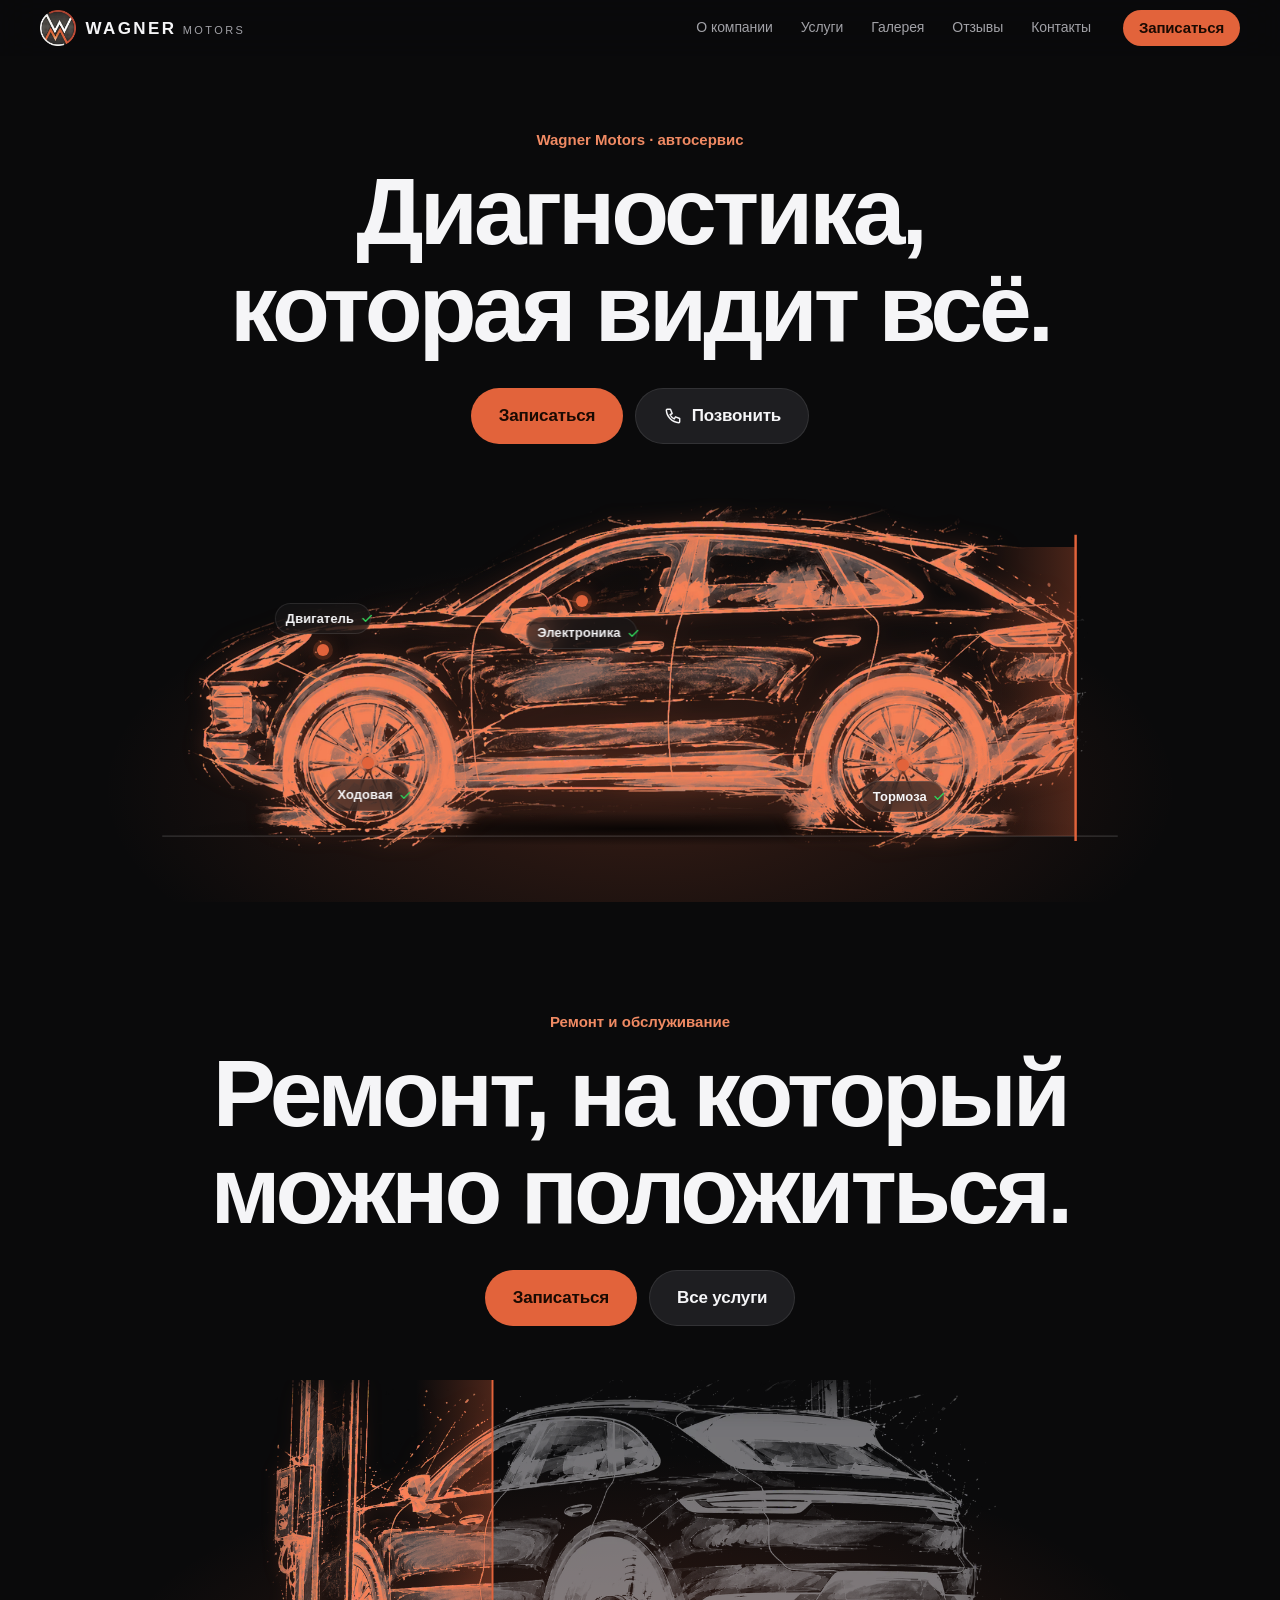
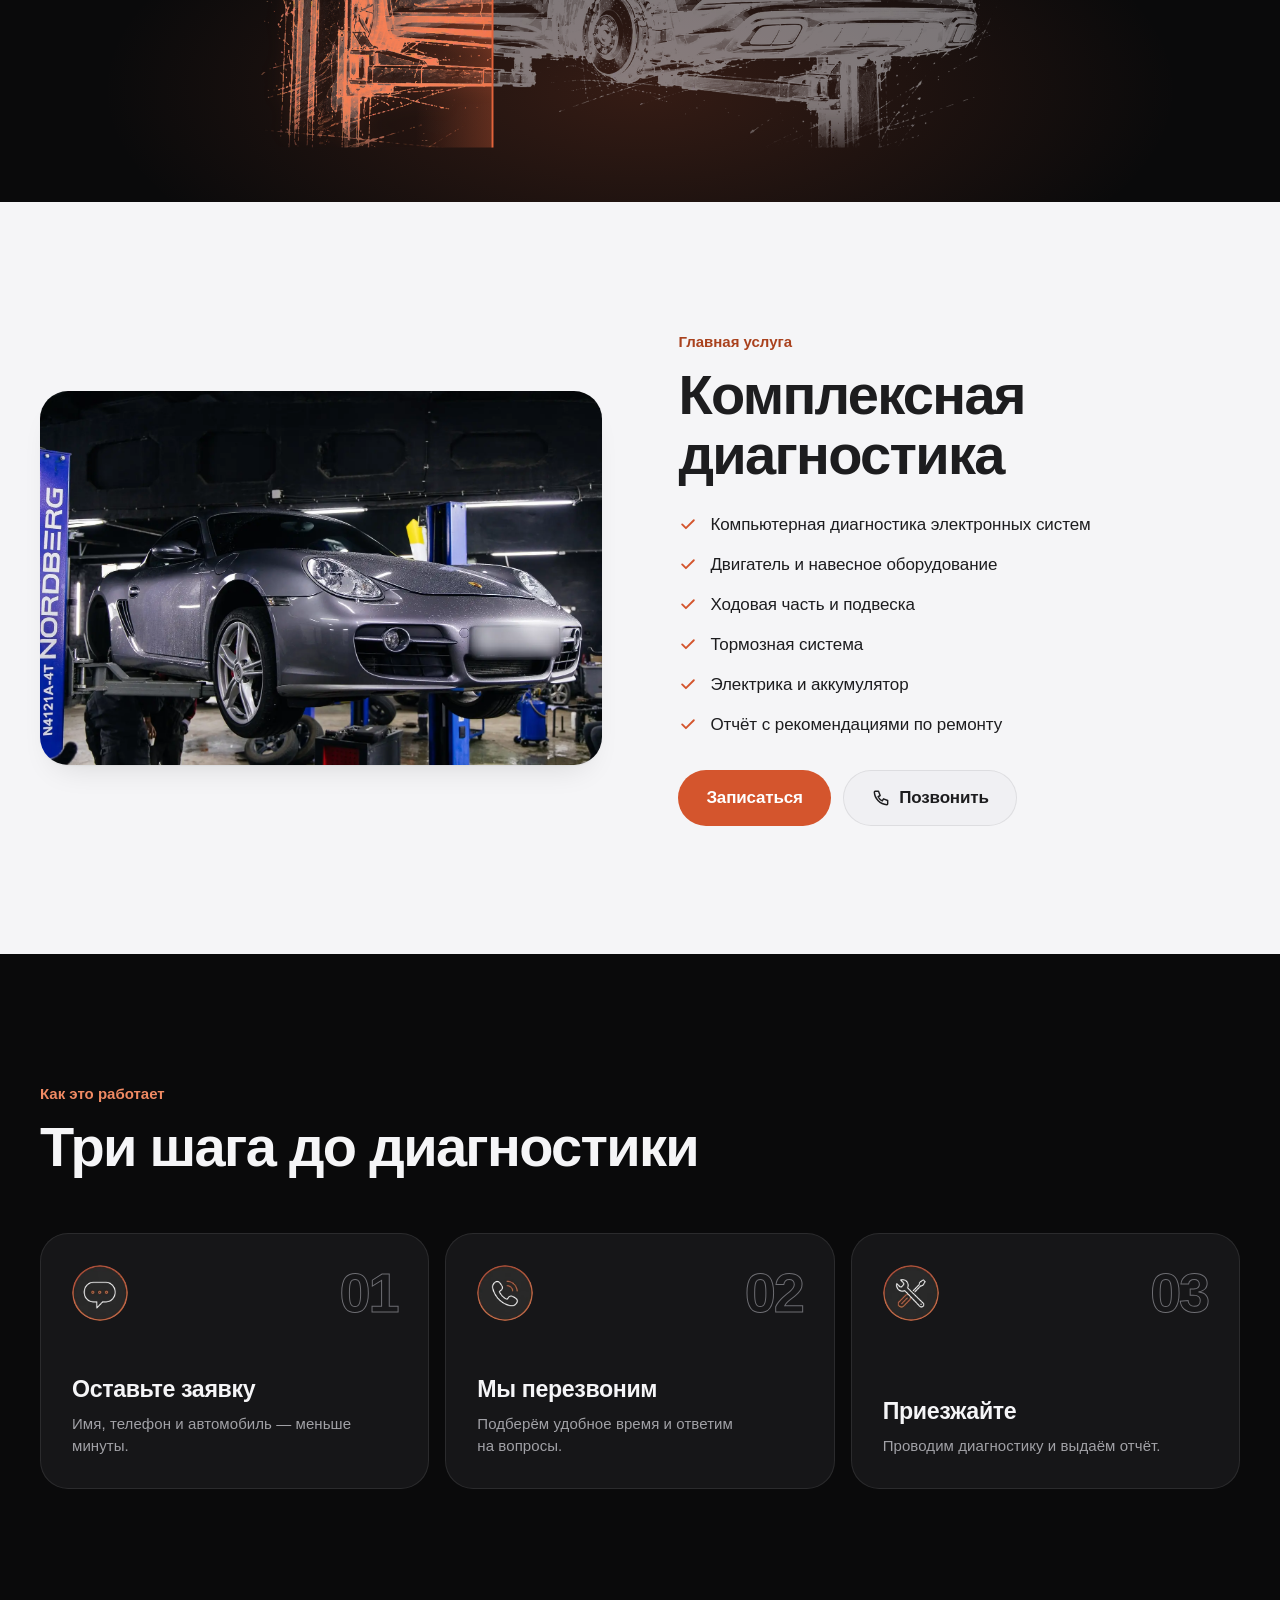
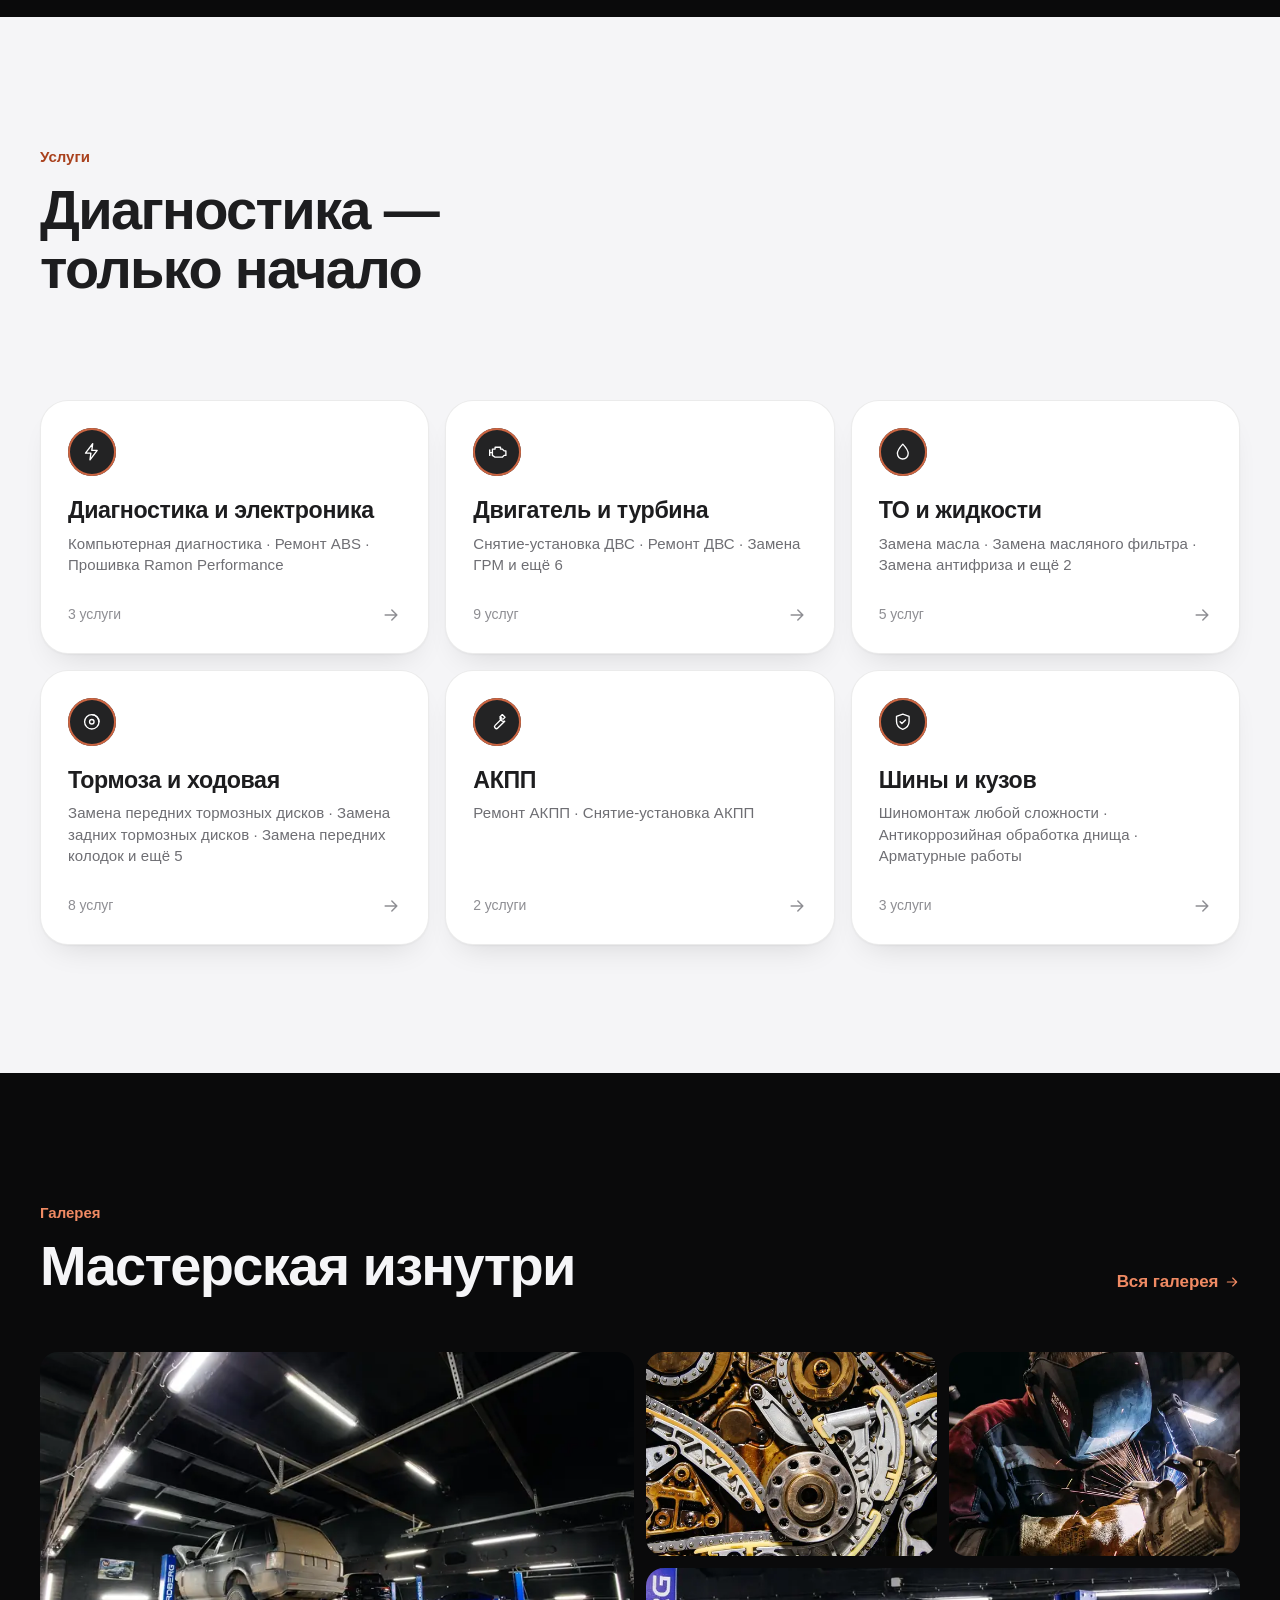
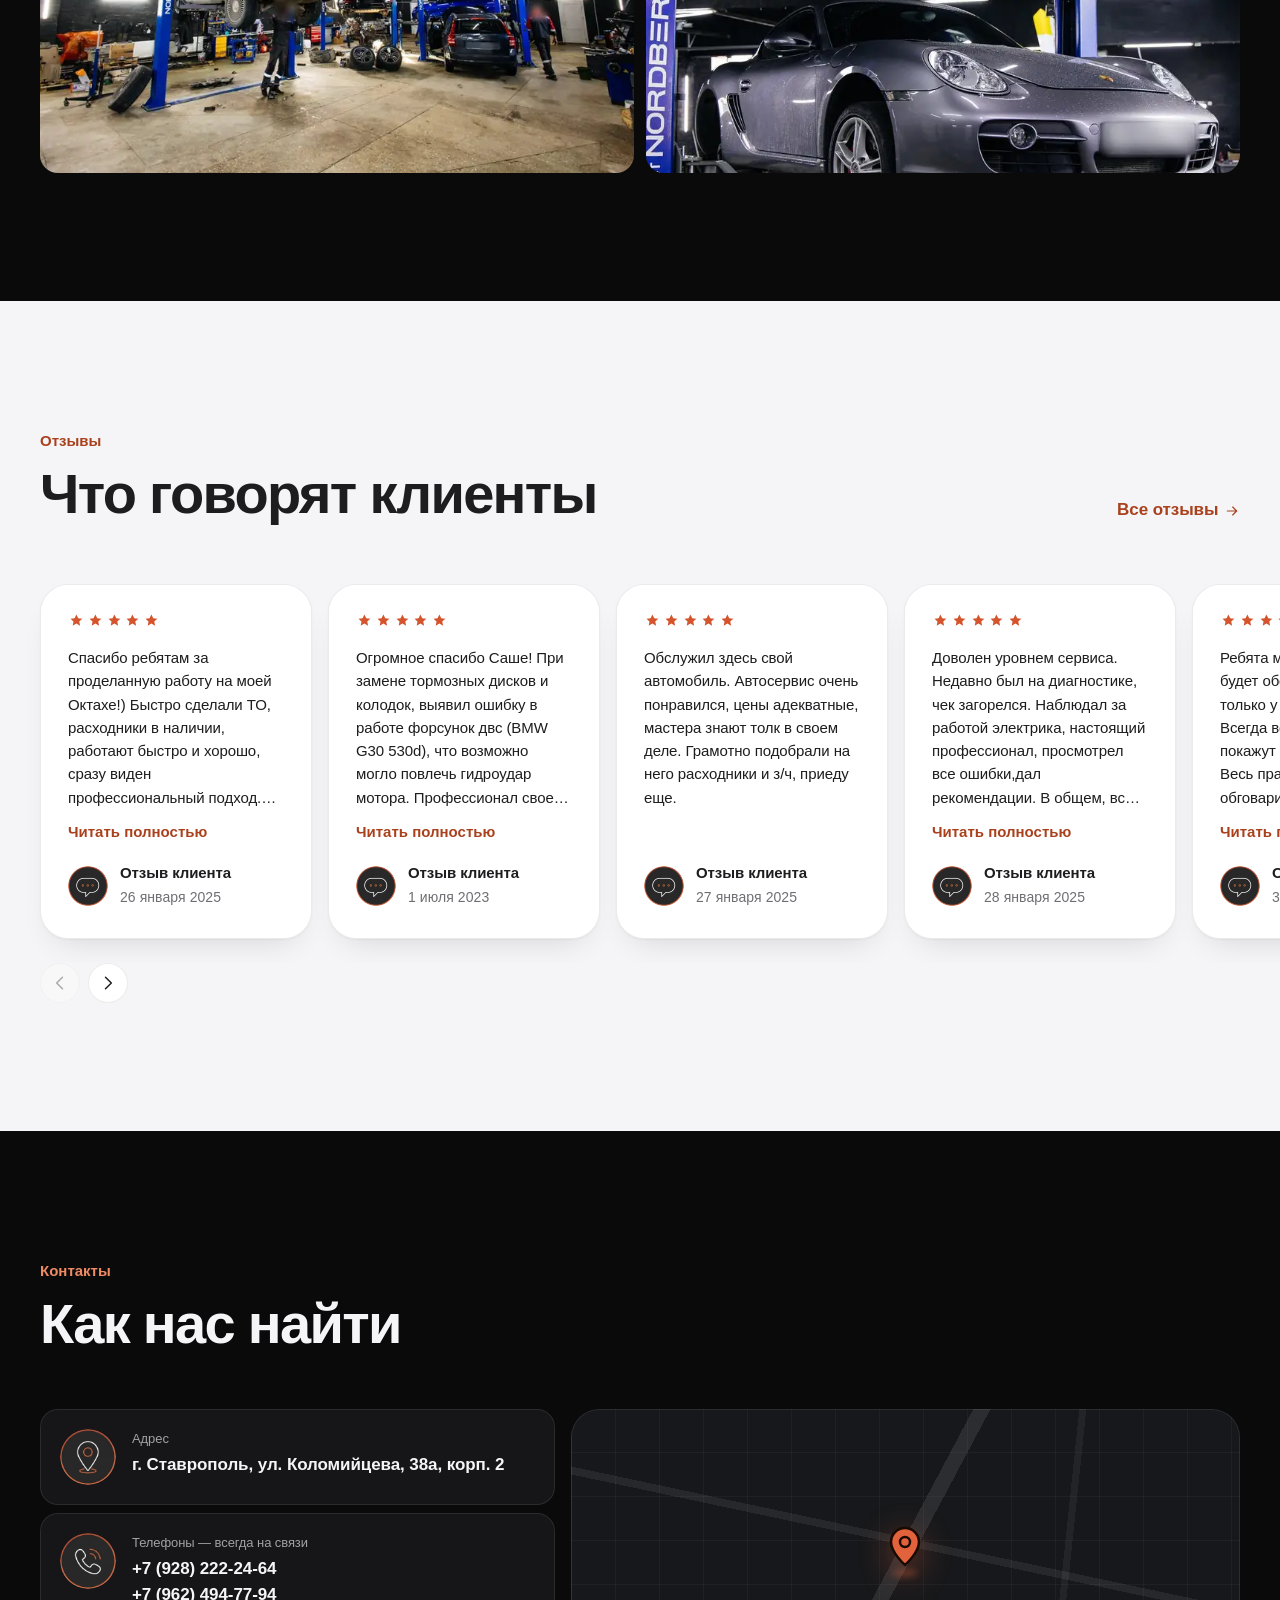
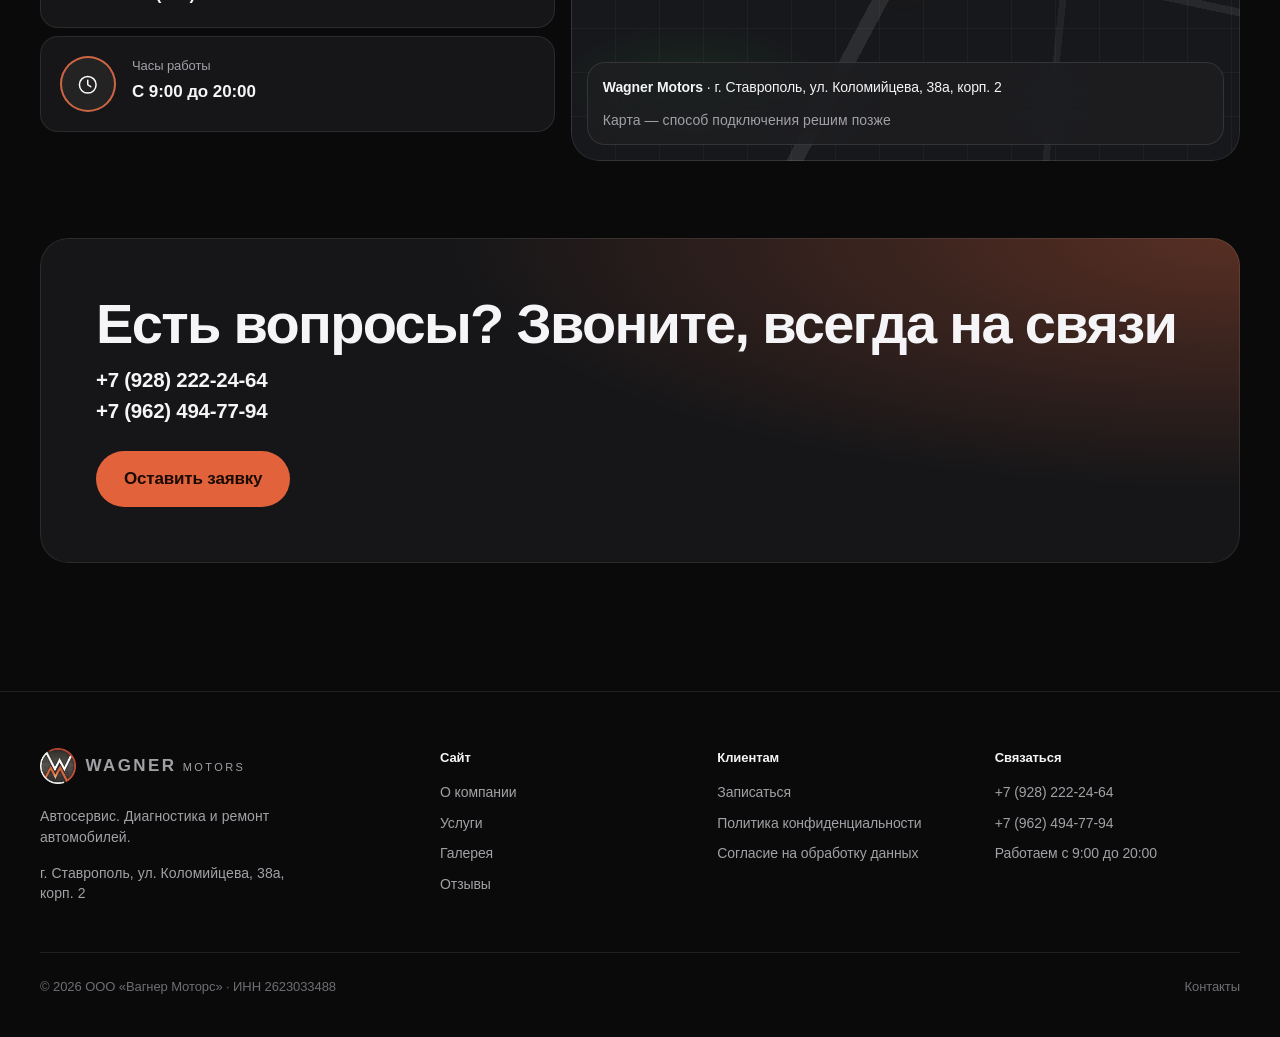
==== commit a4bcbc37: "Контакты: город Ставрополь Co-Authored-By: Claude Opus 5.5 <noreply@anthropic.com>" ====
--- a/index.html
+++ b/index.html
@@ -239,10 +239,10 @@
       <h2 class="h2 reveal" style="--d:1">Как нас найти</h2>
     </div>
     <div class="contacts">
-      <dl class="contact-list"><div class="contact reveal" style="--d:0"><img class="bicon" src="img/icon-pin.webp" alt="" width="56" height="56" loading="lazy" decoding="async"><div><dt>Адрес</dt><dd><mark class="todo">[город]</mark>, ул.&nbsp;Коломийцева, 38а, корп.&nbsp;2</dd></div></div><div class="contact reveal" style="--d:1"><img class="bicon" src="img/icon-phone.webp" alt="" width="56" height="56" loading="lazy" decoding="async"><div><dt>Телефоны — всегда на связи</dt><dd><a class="tel" href="tel:+79282222464">+7 (928) 222-24-64</a><br><a class="tel" href="tel:+79624947794">+7 (962) 494-77-94</a></dd></div></div><div class="contact reveal" style="--d:2"><span class="bicon bicon--svg"><svg class="i" aria-hidden="true"><use href="#i-clock"/></svg></span><div><dt>Часы работы</dt><dd>С 9:00 до 20:00</dd></div></div></dl>
+      <dl class="contact-list"><div class="contact reveal" style="--d:0"><img class="bicon" src="img/icon-pin.webp" alt="" width="56" height="56" loading="lazy" decoding="async"><div><dt>Адрес</dt><dd>г.&nbsp;Ставрополь, ул.&nbsp;Коломийцева, 38а, корп.&nbsp;2</dd></div></div><div class="contact reveal" style="--d:1"><img class="bicon" src="img/icon-phone.webp" alt="" width="56" height="56" loading="lazy" decoding="async"><div><dt>Телефоны — всегда на связи</dt><dd><a class="tel" href="tel:+79282222464">+7 (928) 222-24-64</a><br><a class="tel" href="tel:+79624947794">+7 (962) 494-77-94</a></dd></div></div><div class="contact reveal" style="--d:2"><span class="bicon bicon--svg"><svg class="i" aria-hidden="true"><use href="#i-clock"/></svg></span><div><dt>Часы работы</dt><dd>С 9:00 до 20:00</dd></div></div></dl>
       <div class="map reveal">
   <span class="map__pin"><svg class="i" aria-hidden="true"><use href="#i-pin"/></svg></span>
-  <div class="map__card"><span><strong>Wagner Motors</strong> · <mark class="todo">[город]</mark>, ул.&nbsp;Коломийцева, 38а, корп.&nbsp;2</span><span class="small">Карта — способ подключения решим позже</span></div>
+  <div class="map__card"><span><strong>Wagner Motors</strong> · г.&nbsp;Ставрополь, ул.&nbsp;Коломийцева, 38а, корп.&nbsp;2</span><span class="small">Карта — способ подключения решим позже</span></div>
 </div>
     </div>
     <div class="cta reveal">
@@ -261,7 +261,7 @@
       <div class="footer__brand">
         <a class="logo" href="index.html"><img class="logo__mark" src="img/logo-128.webp" alt="" width="36" height="36"><span class="logo__text"><span class="logo__word">WAGNER</span><span class="logo__sub">MOTORS</span></span></a>
         <p class="small">Автосервис. Диагностика и ремонт автомобилей.</p>
-        <p class="small"><mark class="todo">[город]</mark>, ул.&nbsp;Коломийцева, 38а, корп.&nbsp;2</p>
+        <p class="small">г.&nbsp;Ставрополь, ул.&nbsp;Коломийцева, 38а, корп.&nbsp;2</p>
       </div>
       <div>
         <h4>Сайт</h4>
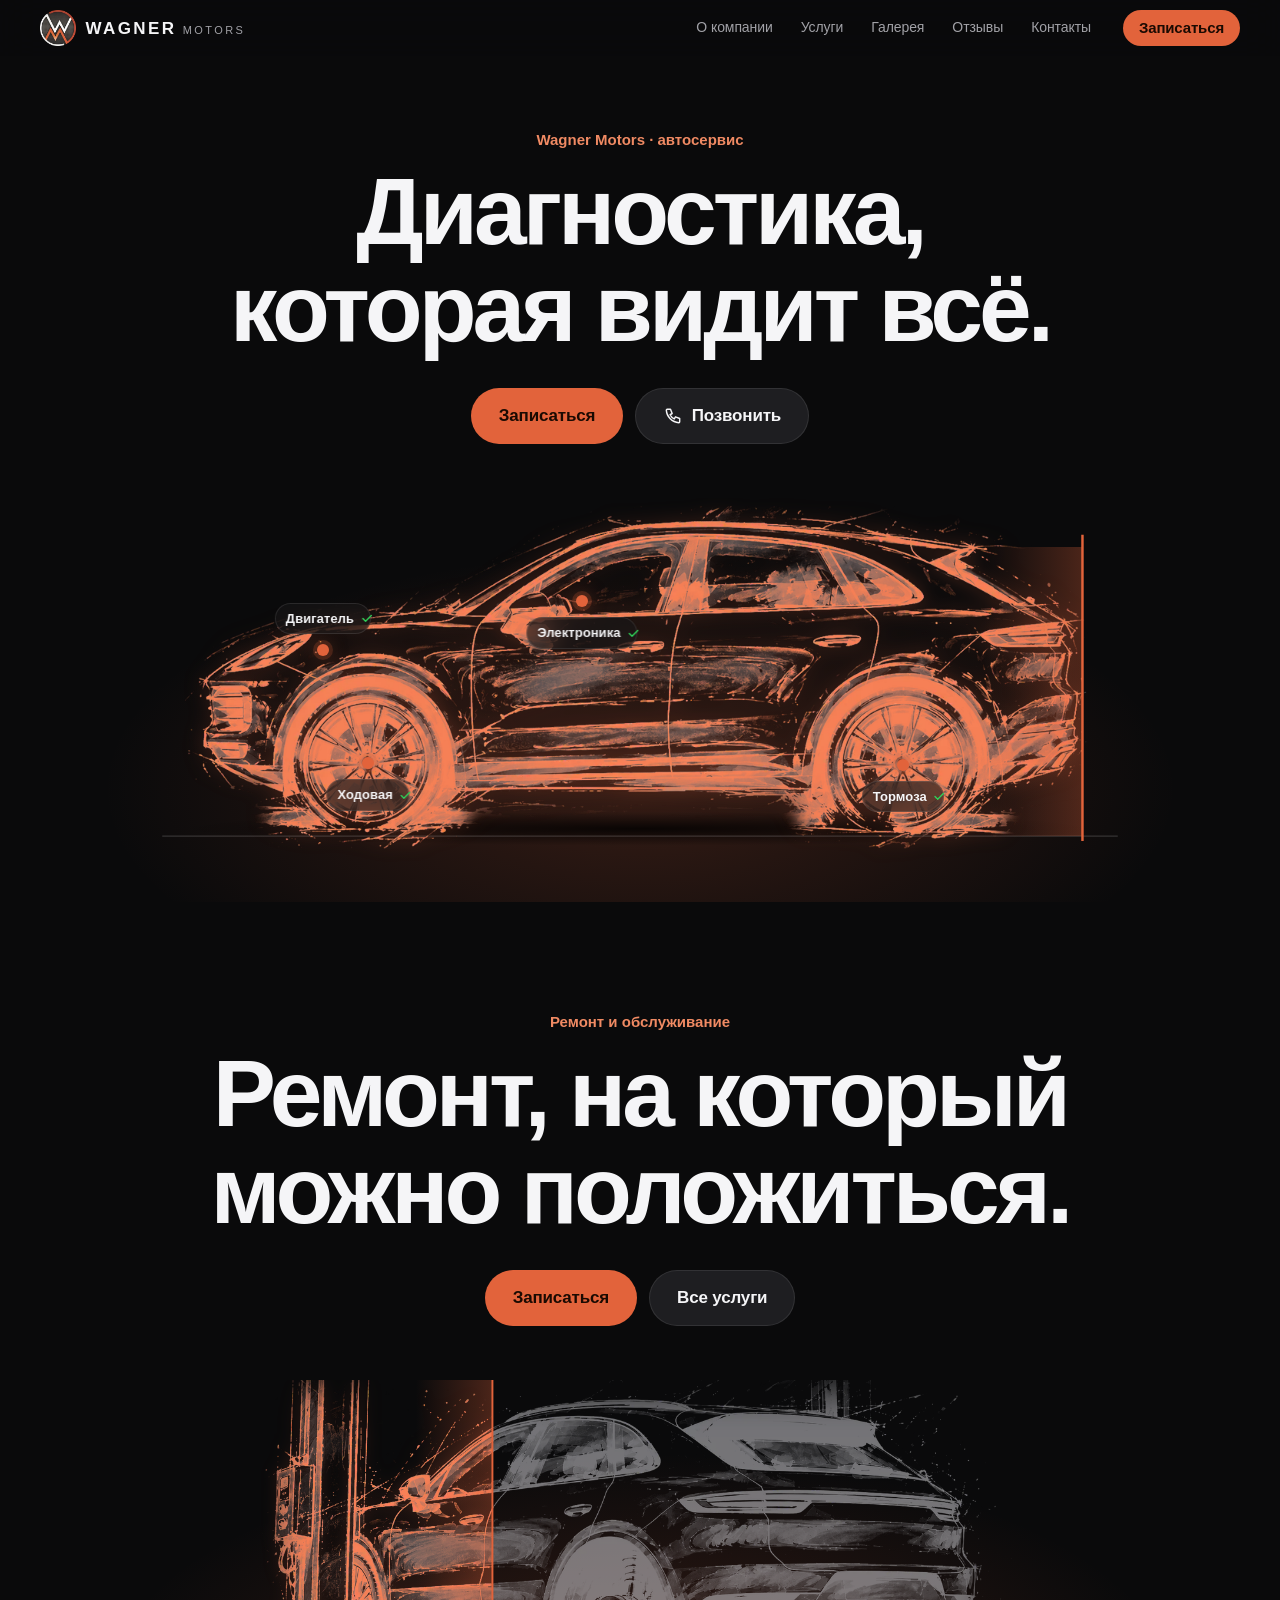
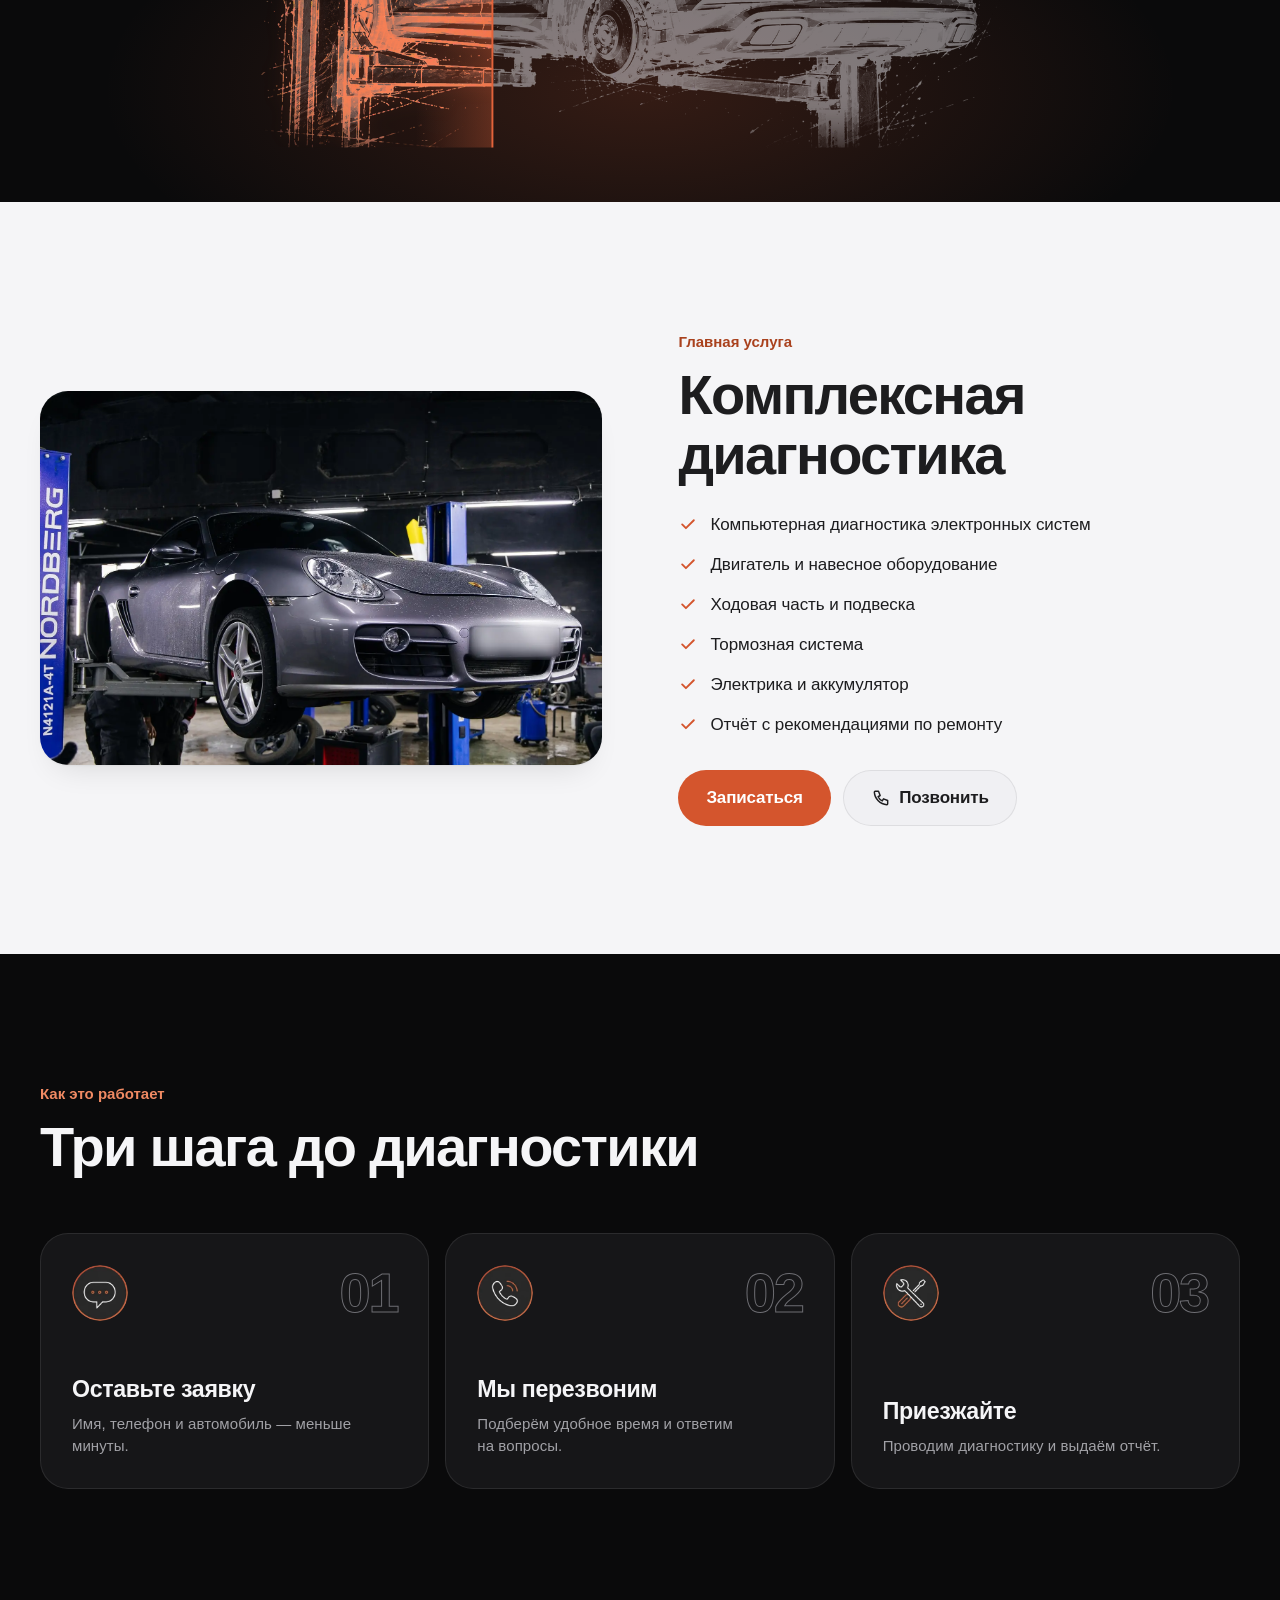
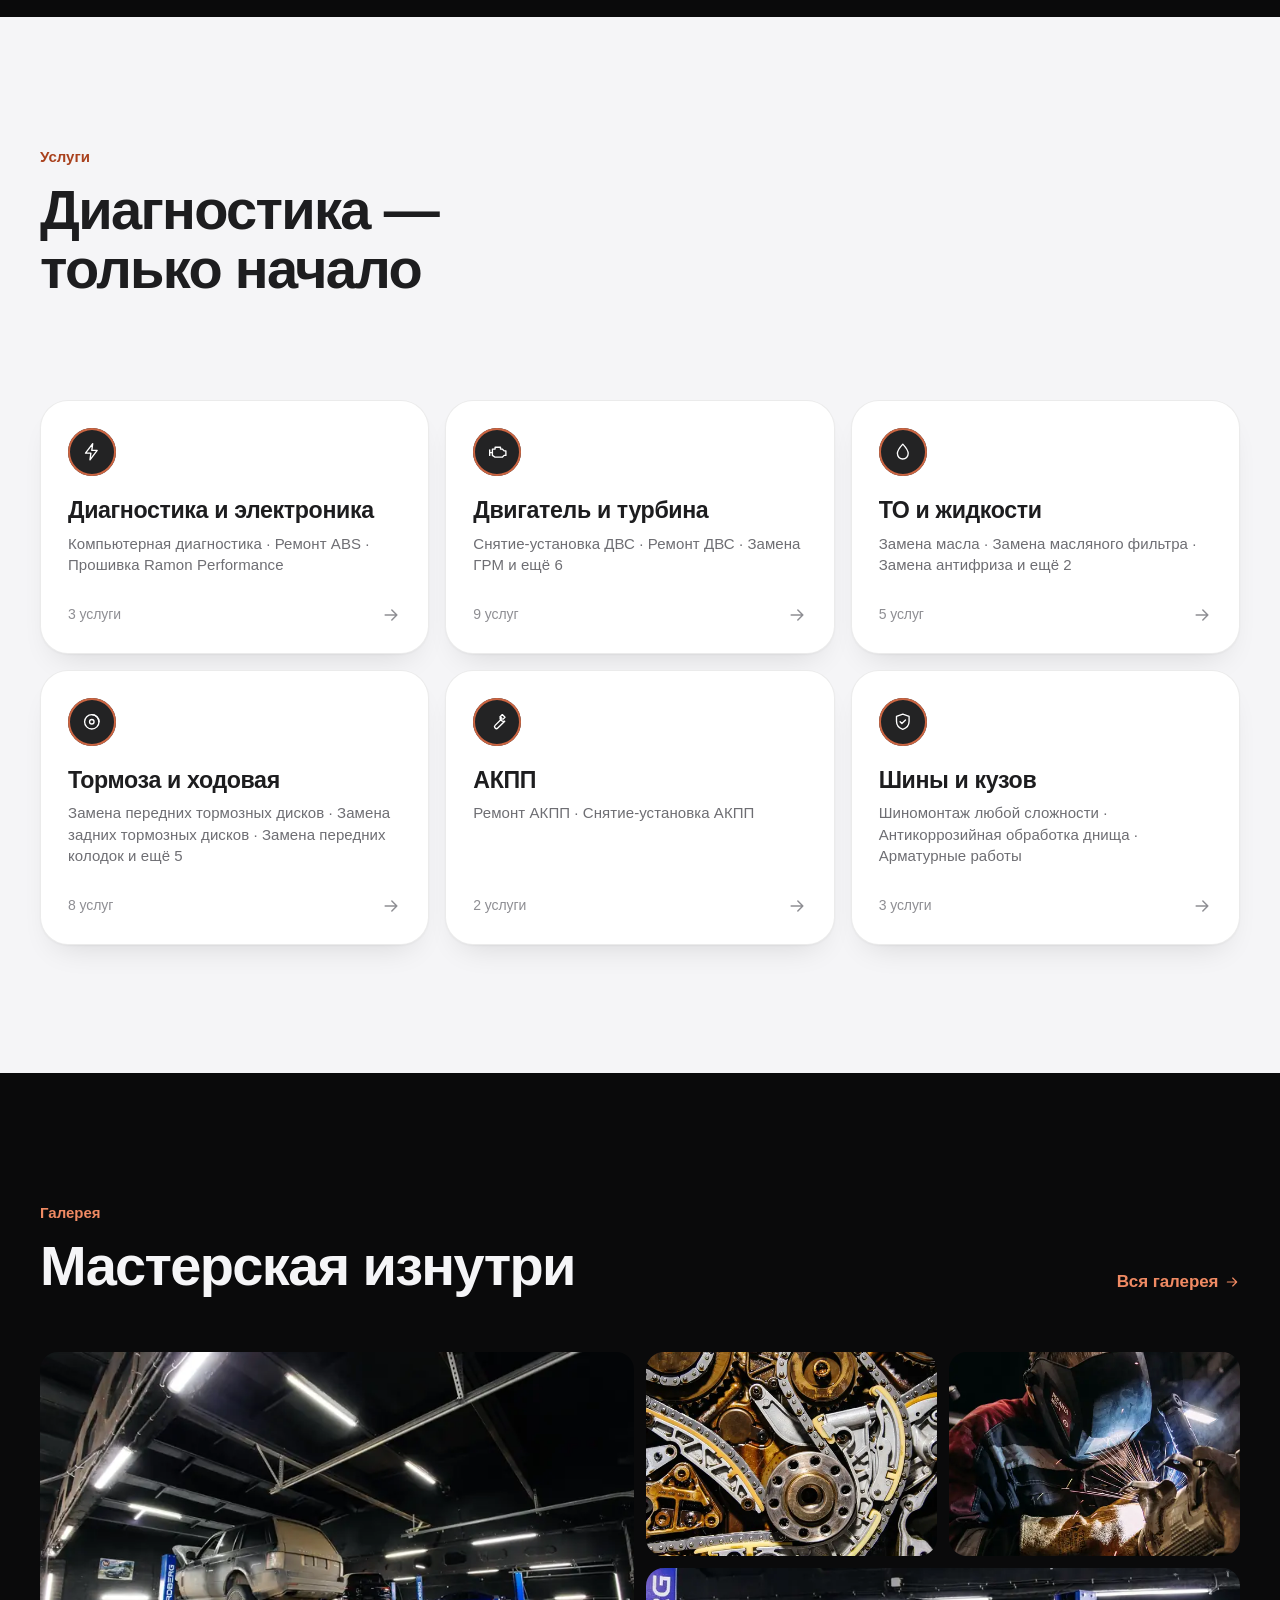
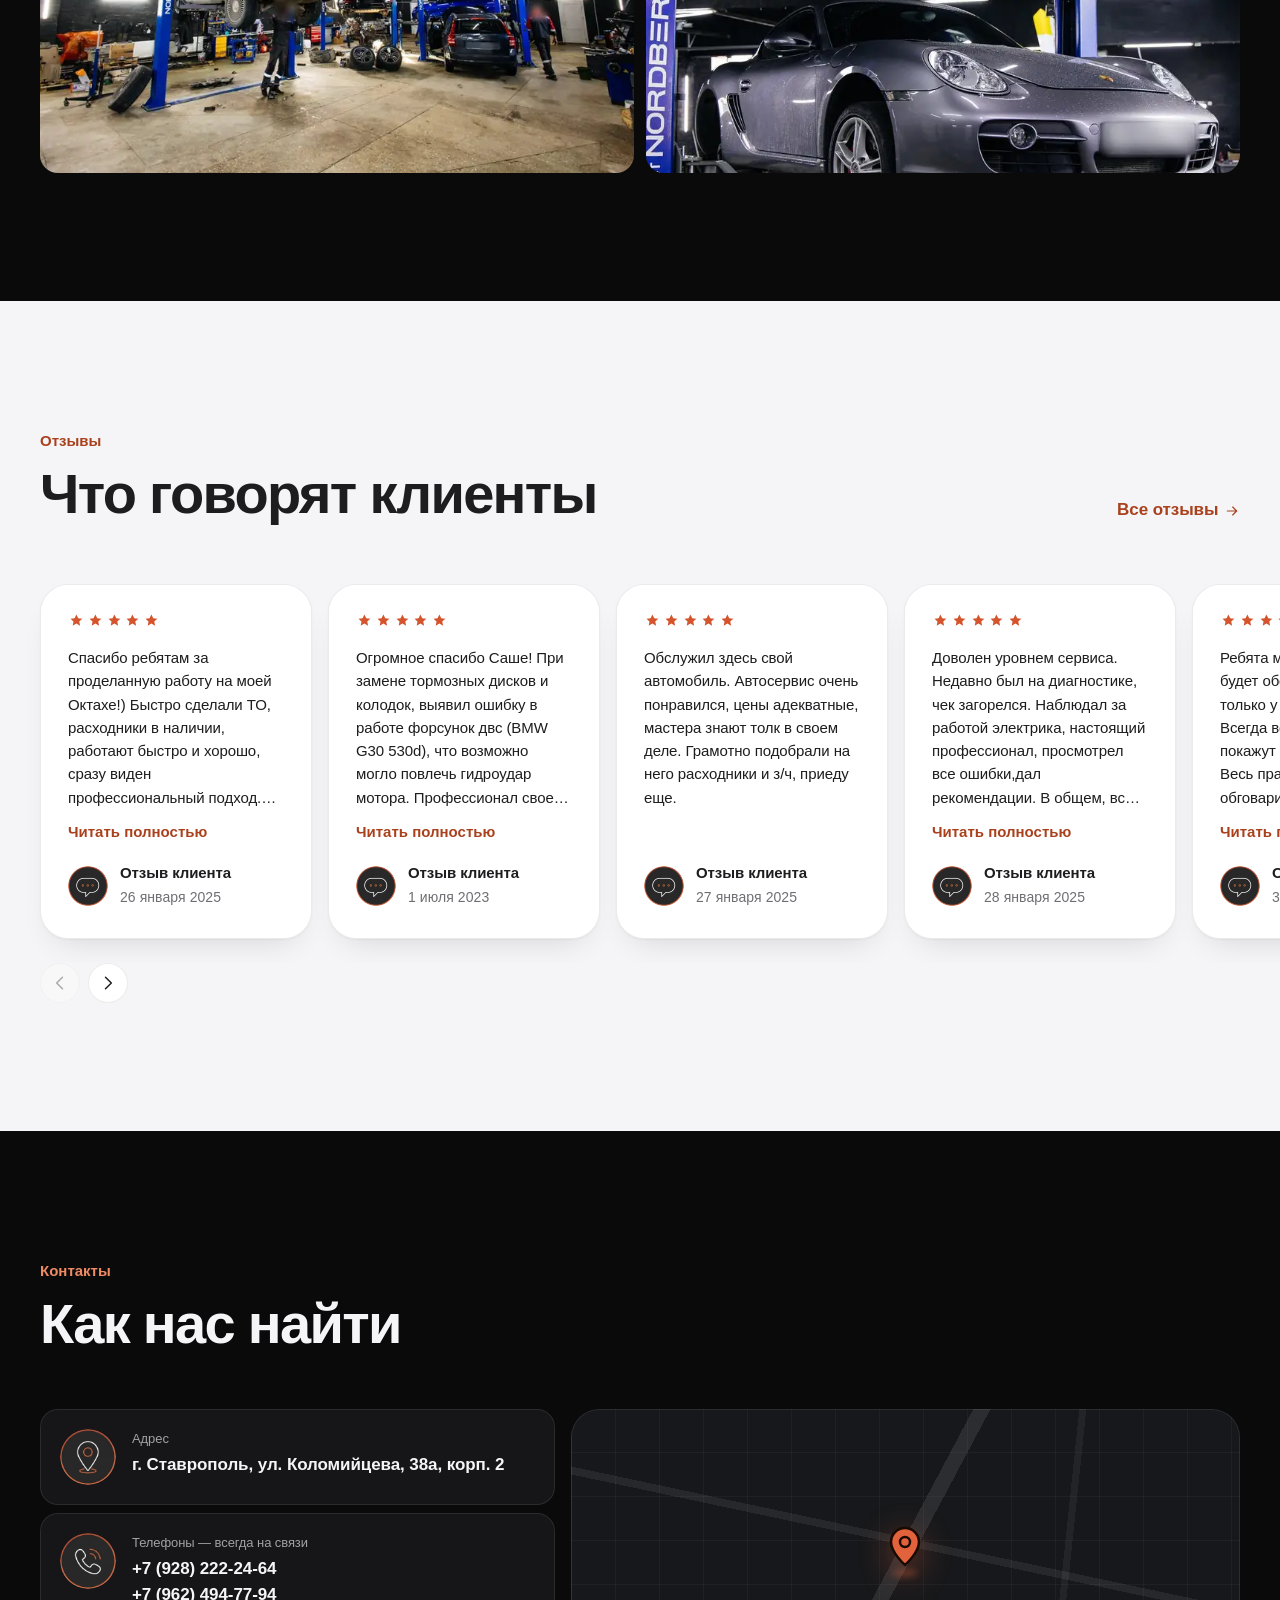
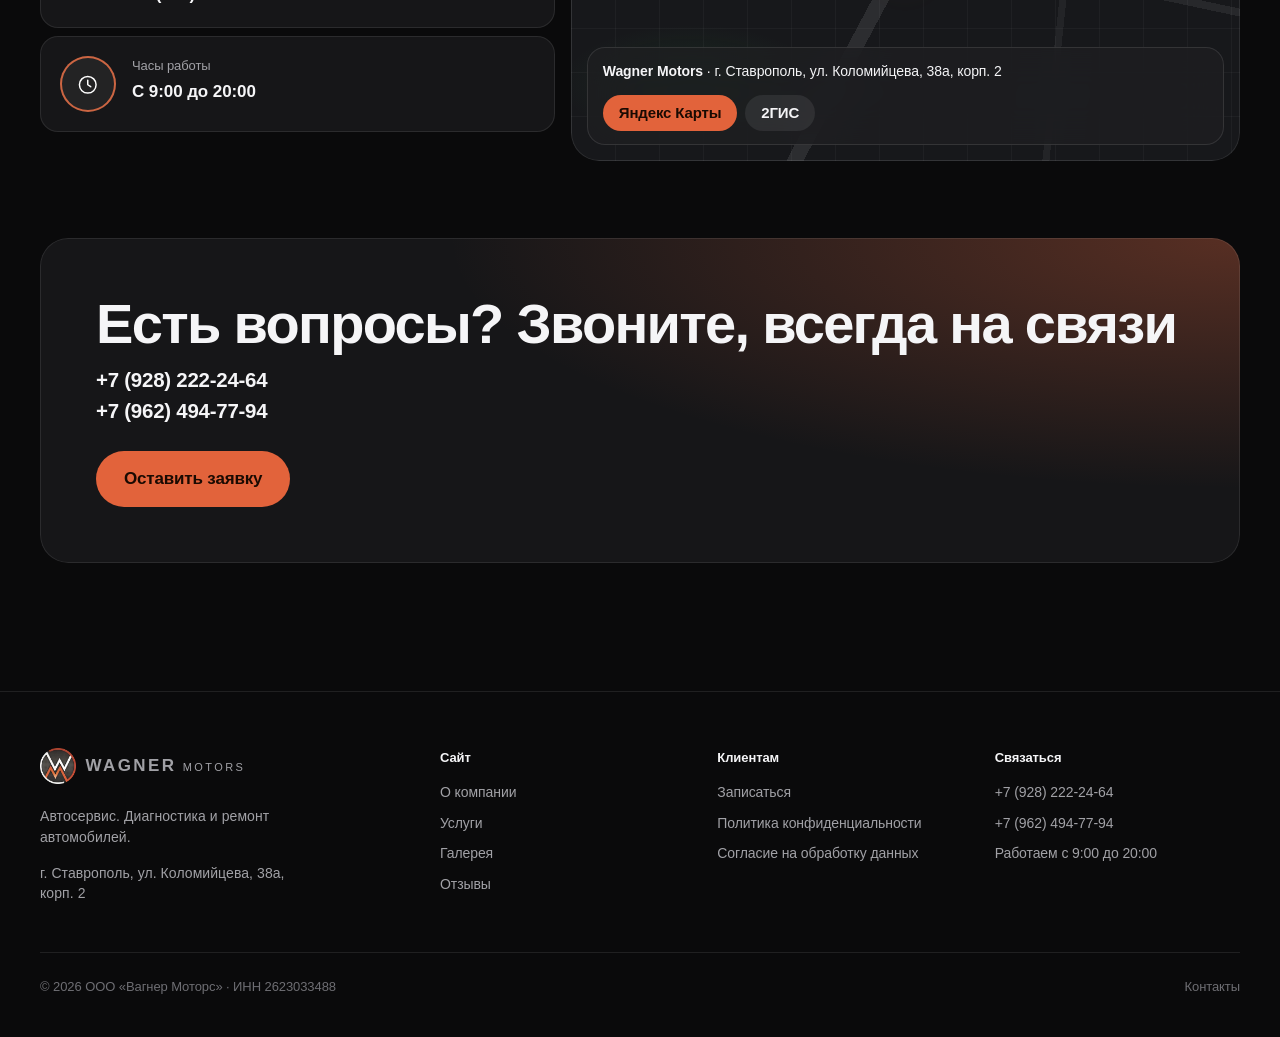
==== commit 7df2d090: "Контакты: кнопки Яндекс Карты и 2ГИС, убрано «Рядом ГАИ» Co-Authored-By: Claude Opus 5.5 <noreply@an" ====
--- a/index.html
+++ b/index.html
@@ -9,7 +9,7 @@
 <meta http-equiv="Content-Security-Policy" content="default-src 'self'; script-src 'self' 'sha256-Du+OJKJSbdUgz5nrHeWWINvez6XKDDU/tyj/5c2uvwo='; style-src 'self' 'unsafe-inline'; img-src 'self' data:; font-src 'self'; connect-src 'self'; media-src 'self'; object-src 'none'; frame-src 'none'; worker-src 'none'; manifest-src 'self'; base-uri 'self'; form-action 'self'; upgrade-insecure-requests">
 <meta name="referrer" content="strict-origin-when-cross-origin">
 <link rel="icon" type="image/png" href="img/logo-64.png">
-<link rel="stylesheet" href="css/styles.css?v=0e5d24f6">
+<link rel="stylesheet" href="css/styles.css?v=10c8ef50">
 <script>document.documentElement.classList.add('js')</script>
 <script src="js/spring.js?v=8c2b770c" defer></script>
 <script src="js/main.js?v=ab957390" defer></script>
@@ -242,7 +242,12 @@
       <dl class="contact-list"><div class="contact reveal" style="--d:0"><img class="bicon" src="img/icon-pin.webp" alt="" width="56" height="56" loading="lazy" decoding="async"><div><dt>Адрес</dt><dd>г.&nbsp;Ставрополь, ул.&nbsp;Коломийцева, 38а, корп.&nbsp;2</dd></div></div><div class="contact reveal" style="--d:1"><img class="bicon" src="img/icon-phone.webp" alt="" width="56" height="56" loading="lazy" decoding="async"><div><dt>Телефоны — всегда на связи</dt><dd><a class="tel" href="tel:+79282222464">+7 (928) 222-24-64</a><br><a class="tel" href="tel:+79624947794">+7 (962) 494-77-94</a></dd></div></div><div class="contact reveal" style="--d:2"><span class="bicon bicon--svg"><svg class="i" aria-hidden="true"><use href="#i-clock"/></svg></span><div><dt>Часы работы</dt><dd>С 9:00 до 20:00</dd></div></div></dl>
       <div class="map reveal">
   <span class="map__pin"><svg class="i" aria-hidden="true"><use href="#i-pin"/></svg></span>
-  <div class="map__card"><span><strong>Wagner Motors</strong> · г.&nbsp;Ставрополь, ул.&nbsp;Коломийцева, 38а, корп.&nbsp;2</span><span class="small">Карта — способ подключения решим позже</span></div>
+  <div class="map__card"><span><strong>Wagner Motors</strong> · г.&nbsp;Ставрополь, ул.&nbsp;Коломийцева, 38а, корп.&nbsp;2</span>
+    <div class="map__links">
+      <a class="btn btn--primary btn--sm" href="https://yandex.ru/maps/?text=%D0%A1%D1%82%D0%B0%D0%B2%D1%80%D0%BE%D0%BF%D0%BE%D0%BB%D1%8C%2C%20%D1%83%D0%BB%D0%B8%D1%86%D0%B0%20%D0%9A%D0%BE%D0%BB%D0%BE%D0%BC%D0%B8%D0%B9%D1%86%D0%B5%D0%B2%D0%B0%2C%2038%D0%B0%20%D0%BA2" target="_blank" rel="noopener">Яндекс Карты</a>
+      <a class="btn btn--ghost btn--sm" href="https://2gis.ru/stavropol/search/%D0%9A%D0%BE%D0%BB%D0%BE%D0%BC%D0%B8%D0%B9%D1%86%D0%B5%D0%B2%D0%B0%2038%D0%B0%20%D0%BA2" target="_blank" rel="noopener">2ГИС</a>
+    </div>
+  </div>
 </div>
     </div>
     <div class="cta reveal">
--- a/css/styles.css
+++ b/css/styles.css
@@ -916,6 +916,9 @@
   font-size: 0.875rem;
 }
 
+.map__links { display: flex; gap: 0.5rem; flex-wrap: wrap; }
+.map__card .btn--ghost { background: rgba(255, 255, 255, 0.08); color: #f5f5f7; box-shadow: none; }
+
 .cta {
   display: flex;
   flex-wrap: wrap;
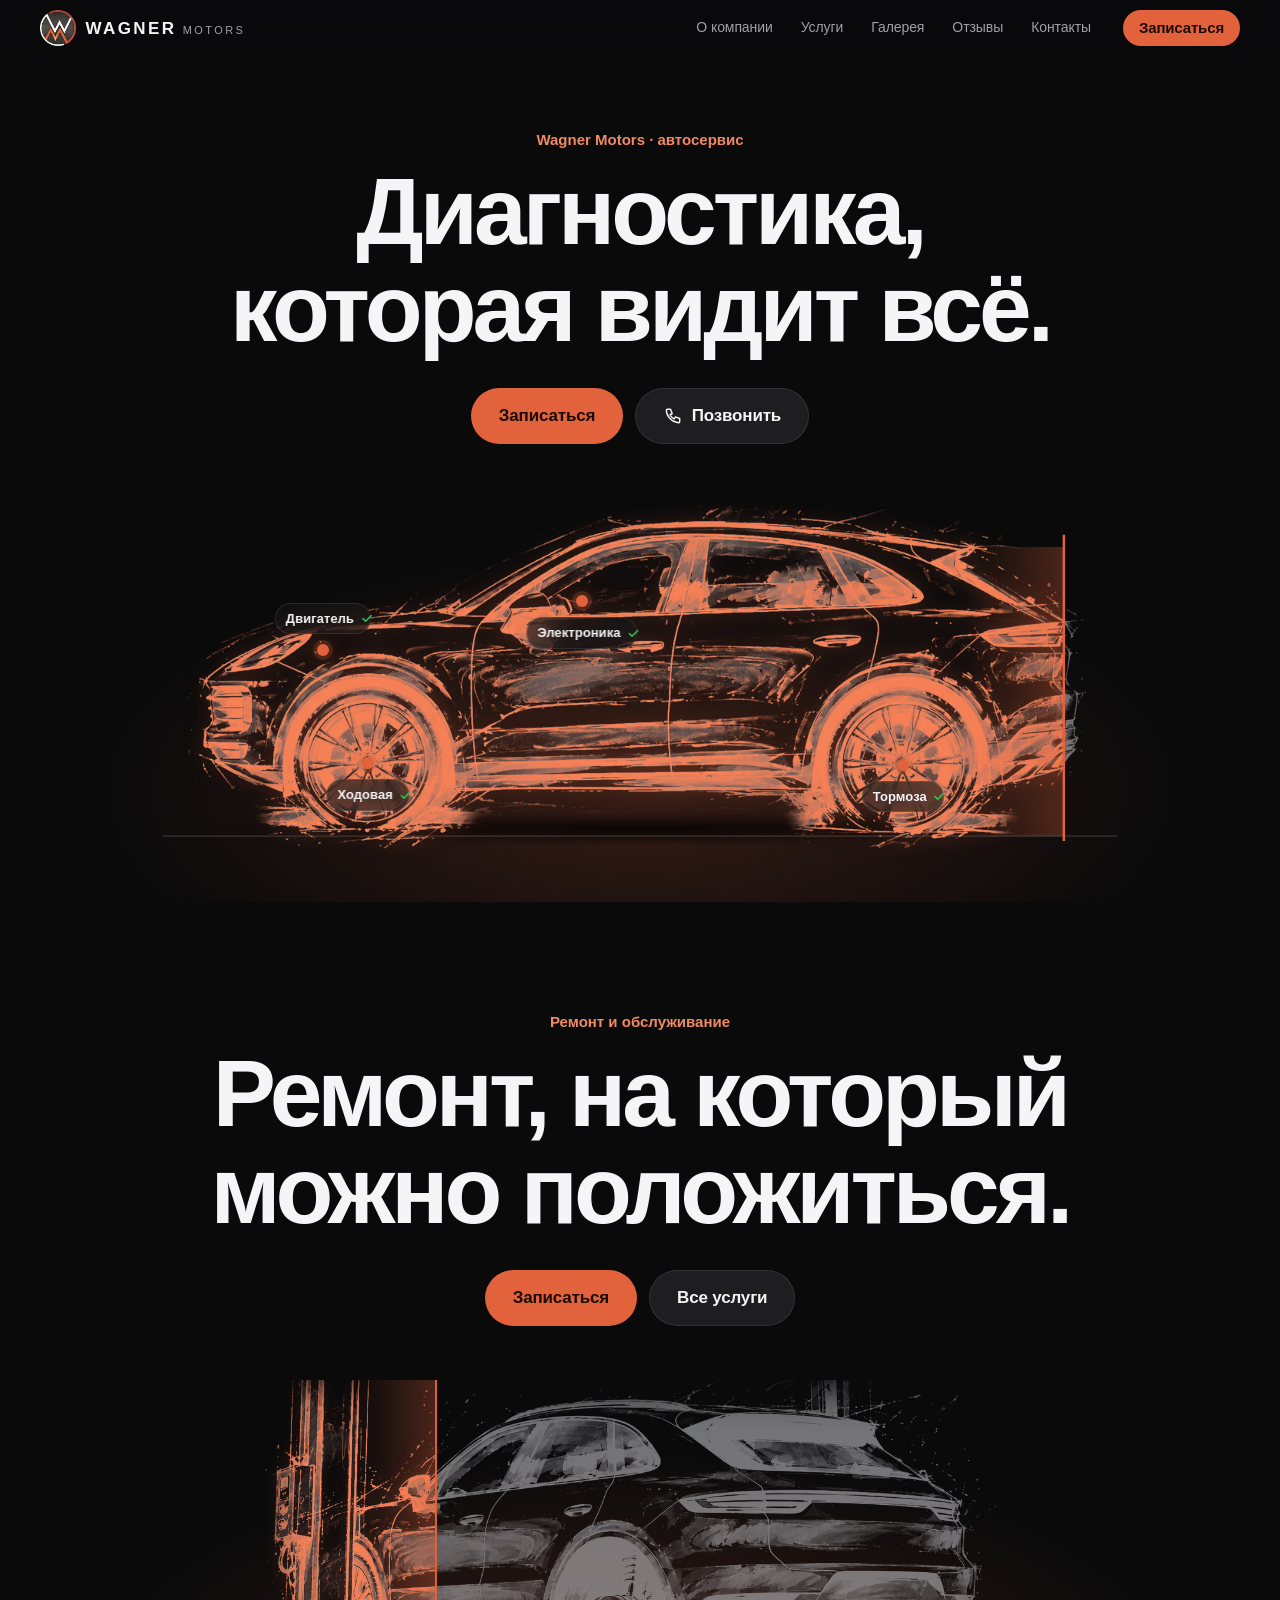
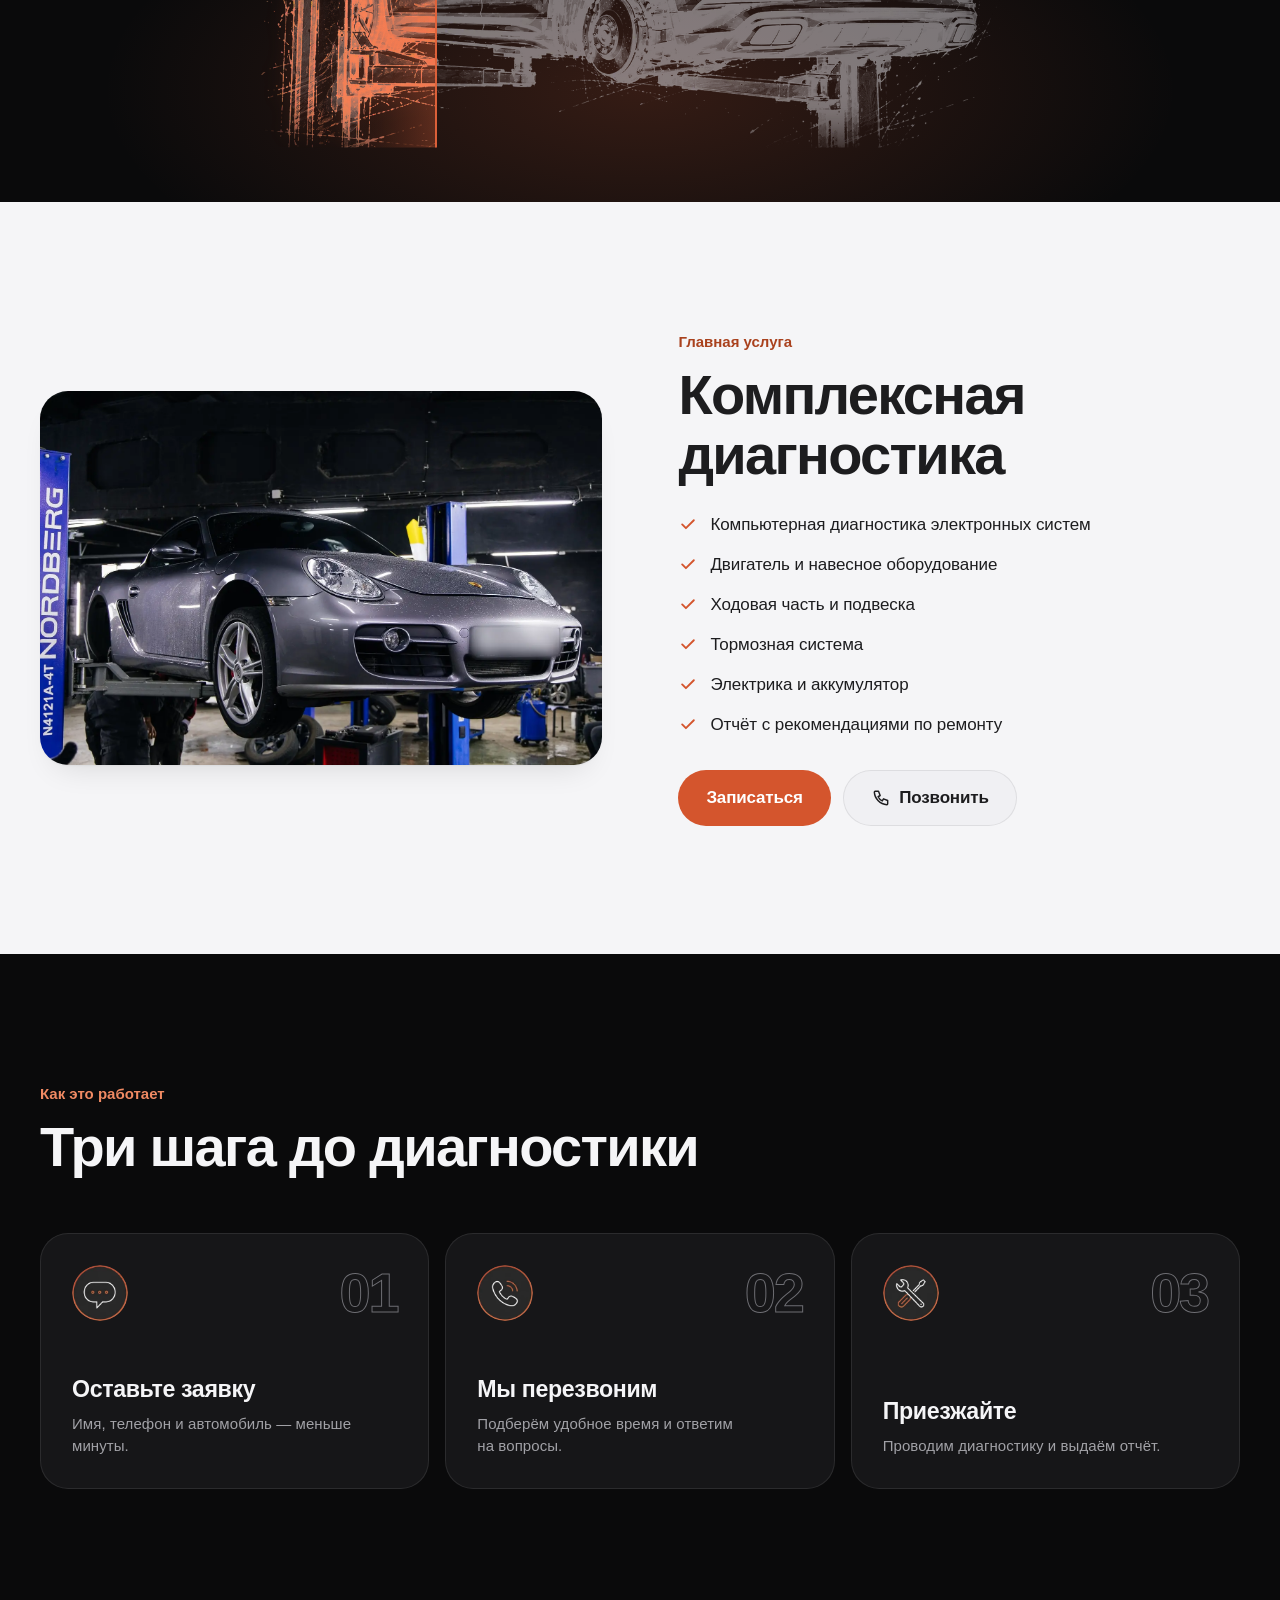
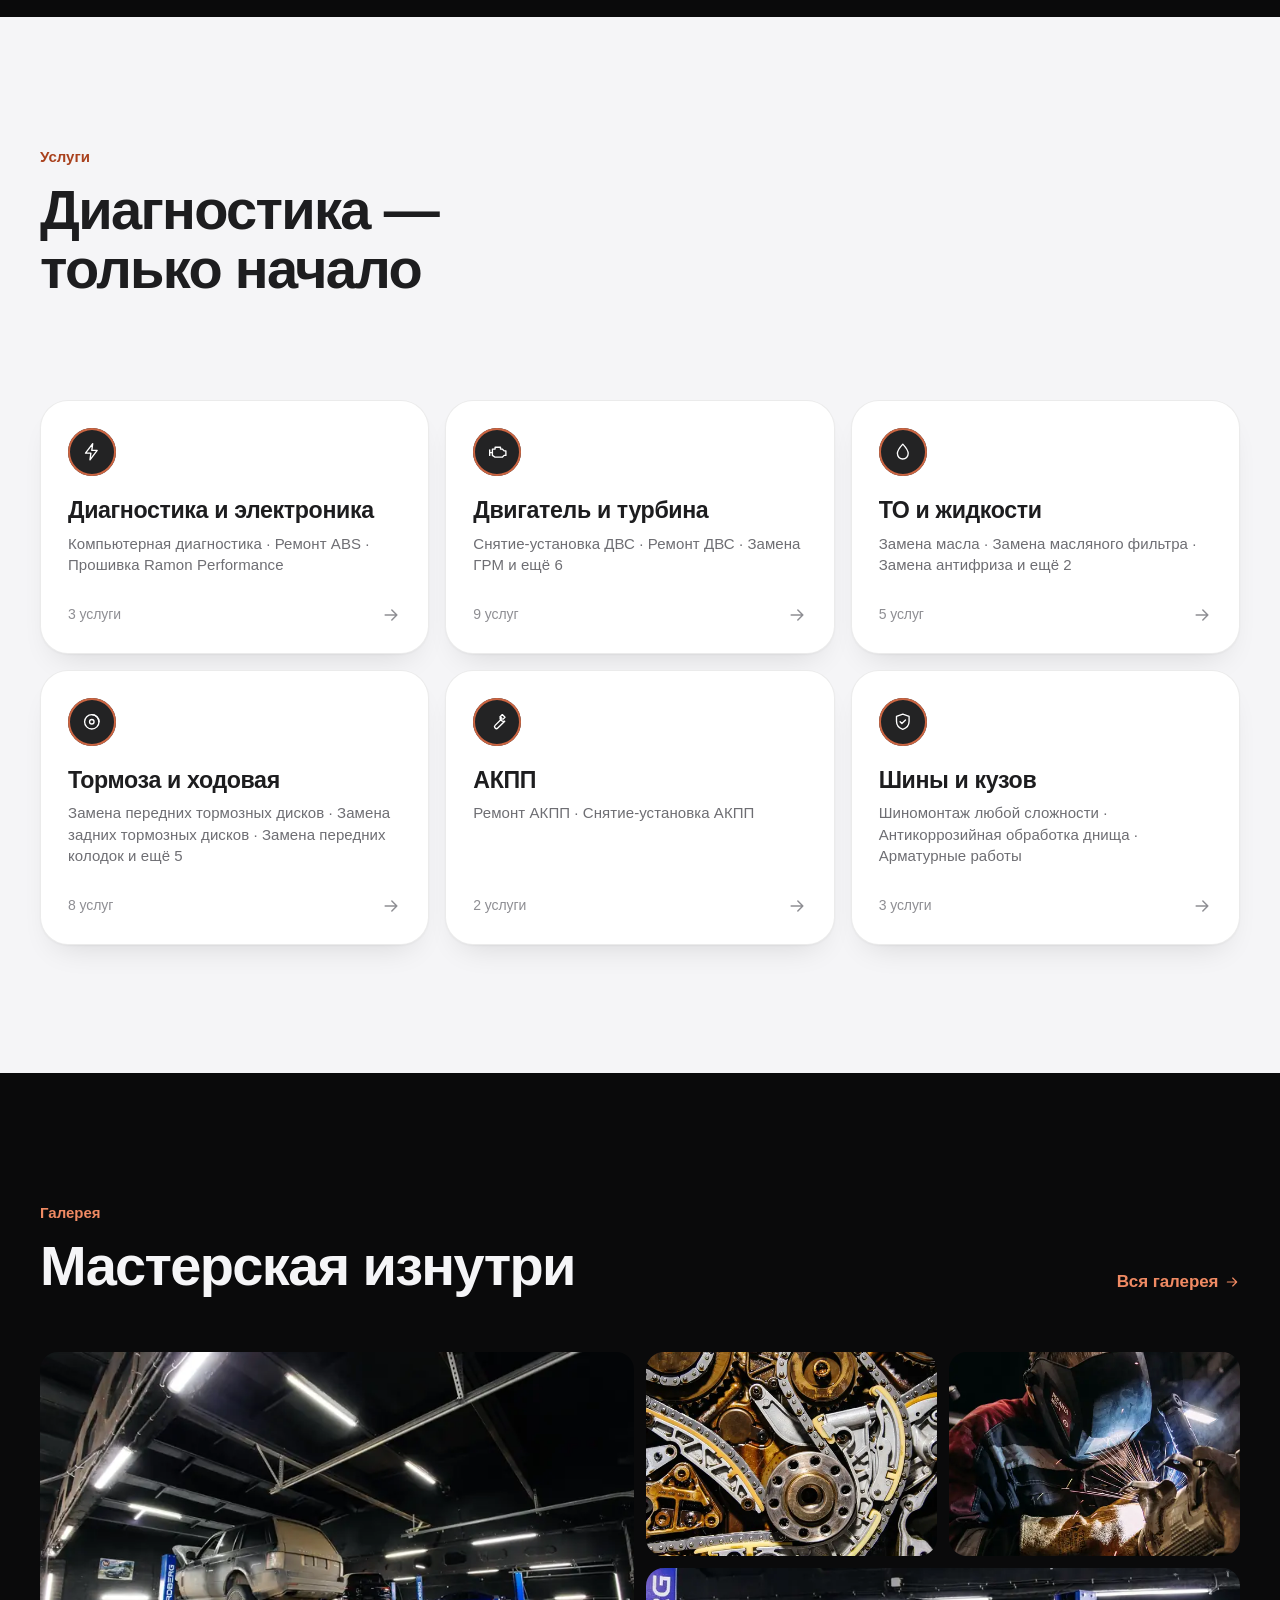
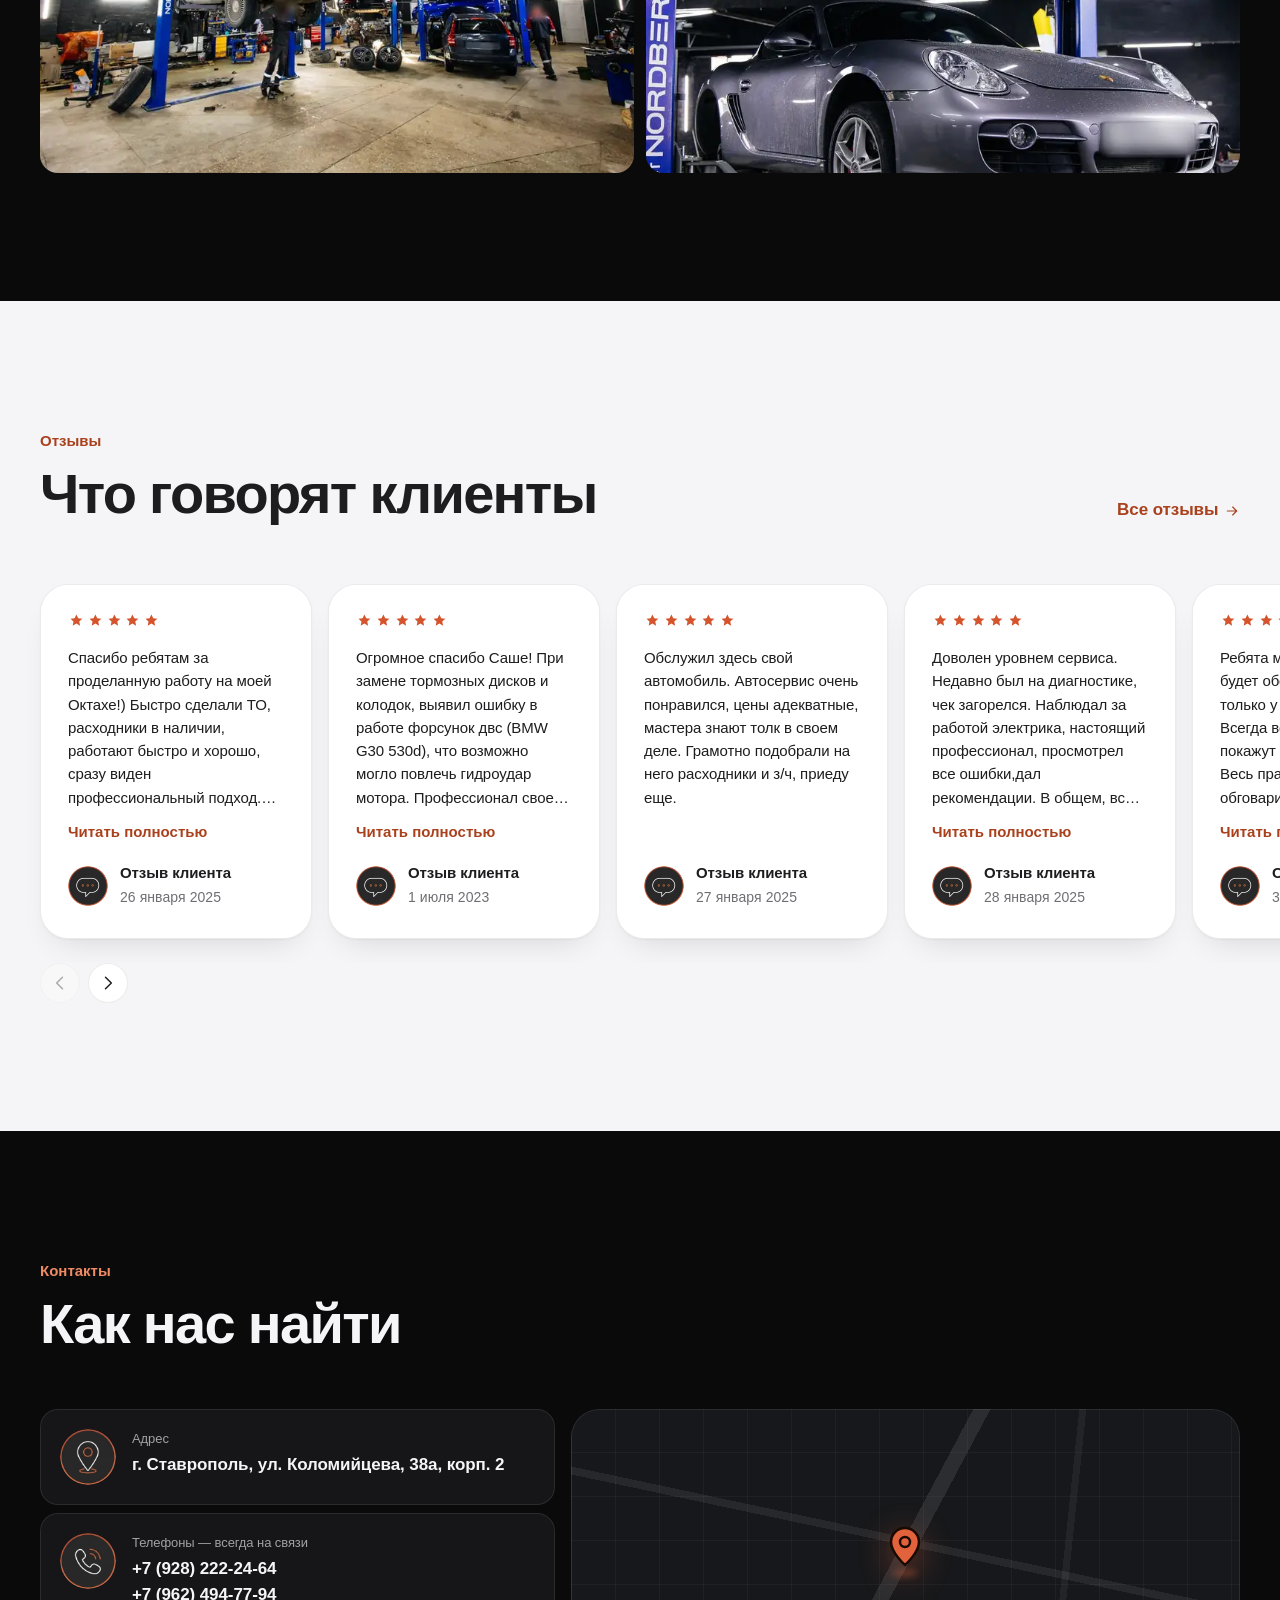
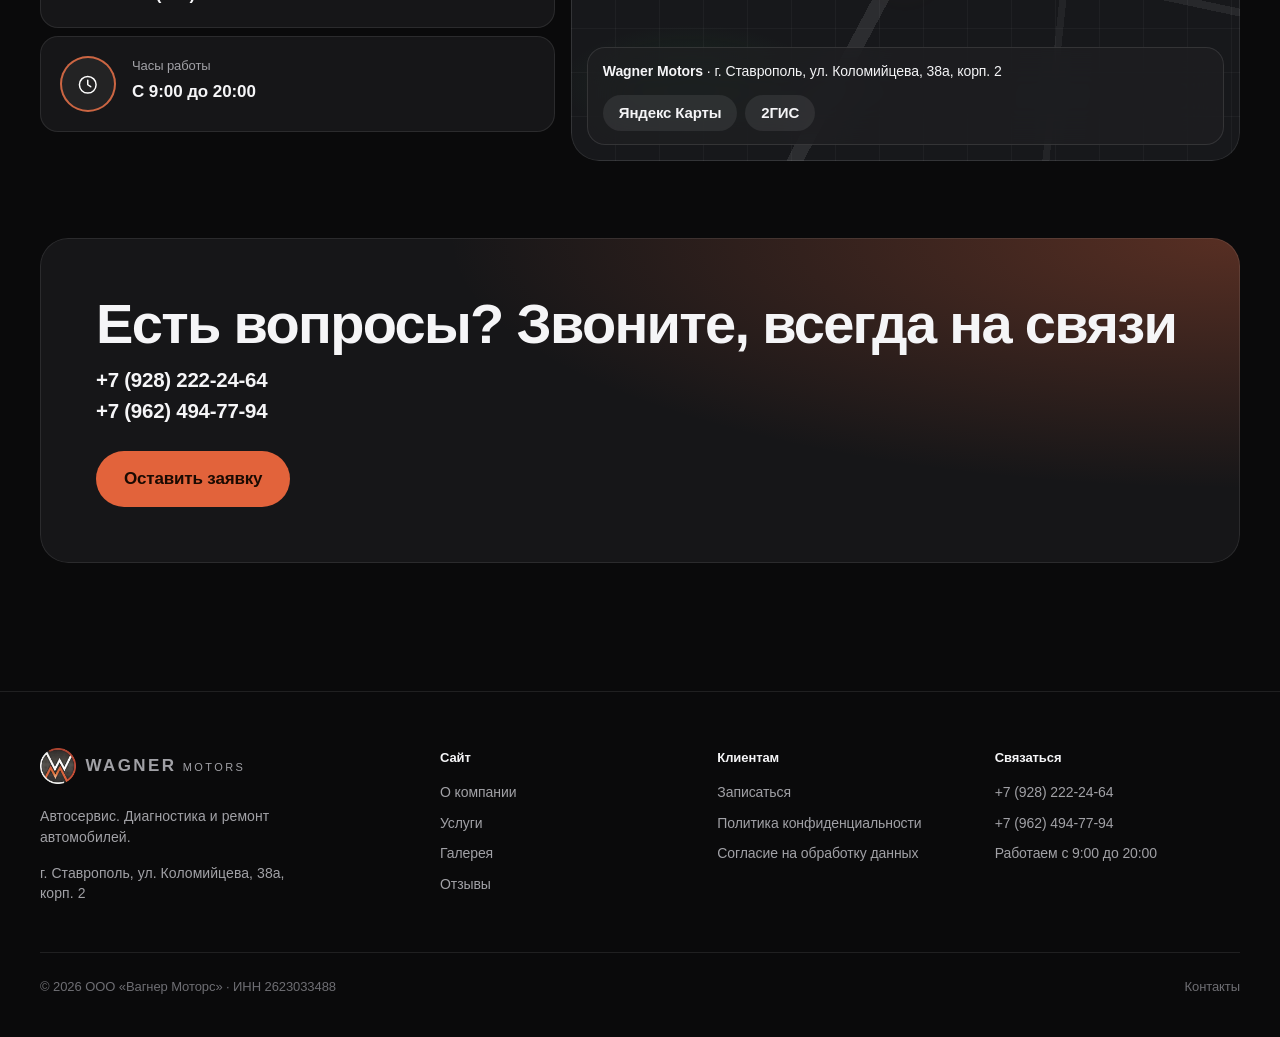
==== commit a0bbcb0a: "Кнопка «Яндекс Карты» в том же стиле, что «2ГИС» Co-Authored-By: Claude Opus 5.5 <noreply@anthropic." ====
--- a/index.html
+++ b/index.html
@@ -244,7 +244,7 @@
   <span class="map__pin"><svg class="i" aria-hidden="true"><use href="#i-pin"/></svg></span>
   <div class="map__card"><span><strong>Wagner Motors</strong> · г.&nbsp;Ставрополь, ул.&nbsp;Коломийцева, 38а, корп.&nbsp;2</span>
     <div class="map__links">
-      <a class="btn btn--primary btn--sm" href="https://yandex.ru/maps/?text=%D0%A1%D1%82%D0%B0%D0%B2%D1%80%D0%BE%D0%BF%D0%BE%D0%BB%D1%8C%2C%20%D1%83%D0%BB%D0%B8%D1%86%D0%B0%20%D0%9A%D0%BE%D0%BB%D0%BE%D0%BC%D0%B8%D0%B9%D1%86%D0%B5%D0%B2%D0%B0%2C%2038%D0%B0%20%D0%BA2" target="_blank" rel="noopener">Яндекс Карты</a>
+      <a class="btn btn--ghost btn--sm" href="https://yandex.ru/maps/?text=%D0%A1%D1%82%D0%B0%D0%B2%D1%80%D0%BE%D0%BF%D0%BE%D0%BB%D1%8C%2C%20%D1%83%D0%BB%D0%B8%D1%86%D0%B0%20%D0%9A%D0%BE%D0%BB%D0%BE%D0%BC%D0%B8%D0%B9%D1%86%D0%B5%D0%B2%D0%B0%2C%2038%D0%B0%20%D0%BA2" target="_blank" rel="noopener">Яндекс Карты</a>
       <a class="btn btn--ghost btn--sm" href="https://2gis.ru/stavropol/search/%D0%9A%D0%BE%D0%BB%D0%BE%D0%BC%D0%B8%D0%B9%D1%86%D0%B5%D0%B2%D0%B0%2038%D0%B0%20%D0%BA2" target="_blank" rel="noopener">2ГИС</a>
     </div>
   </div>
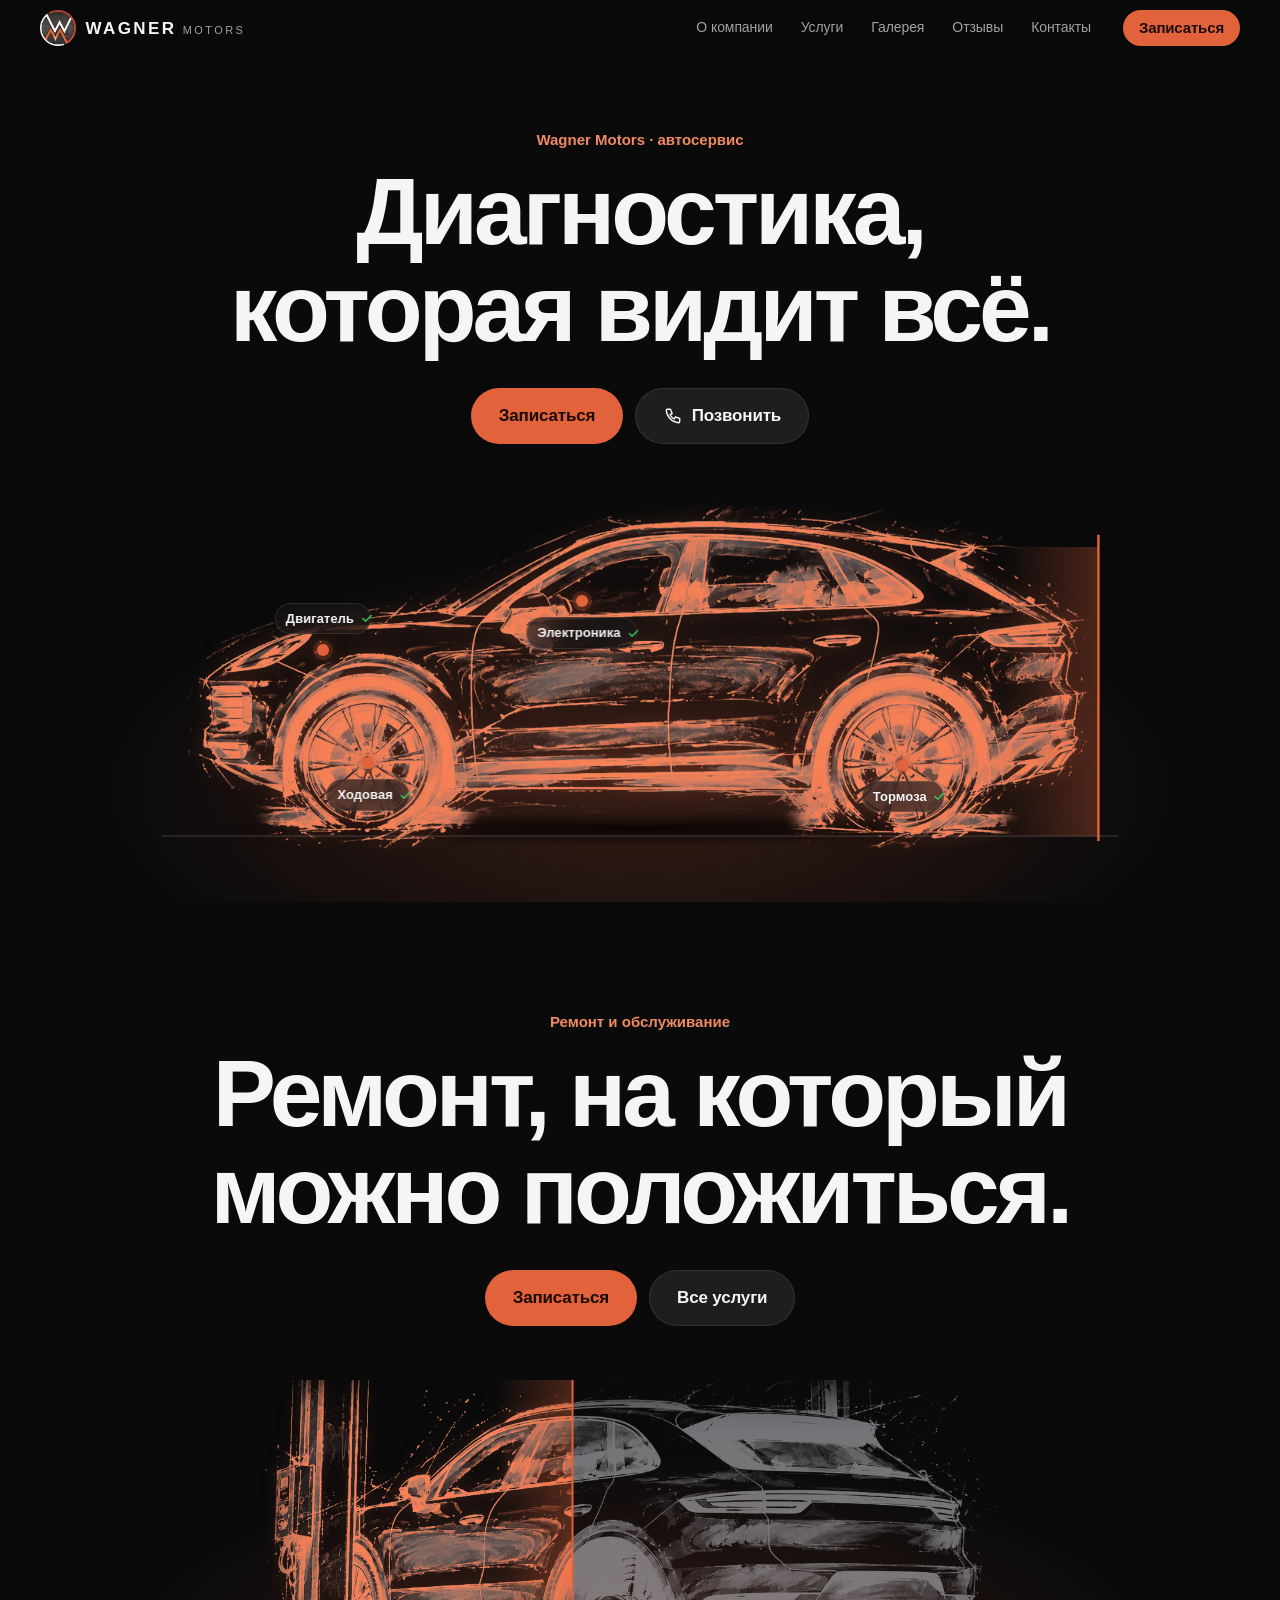
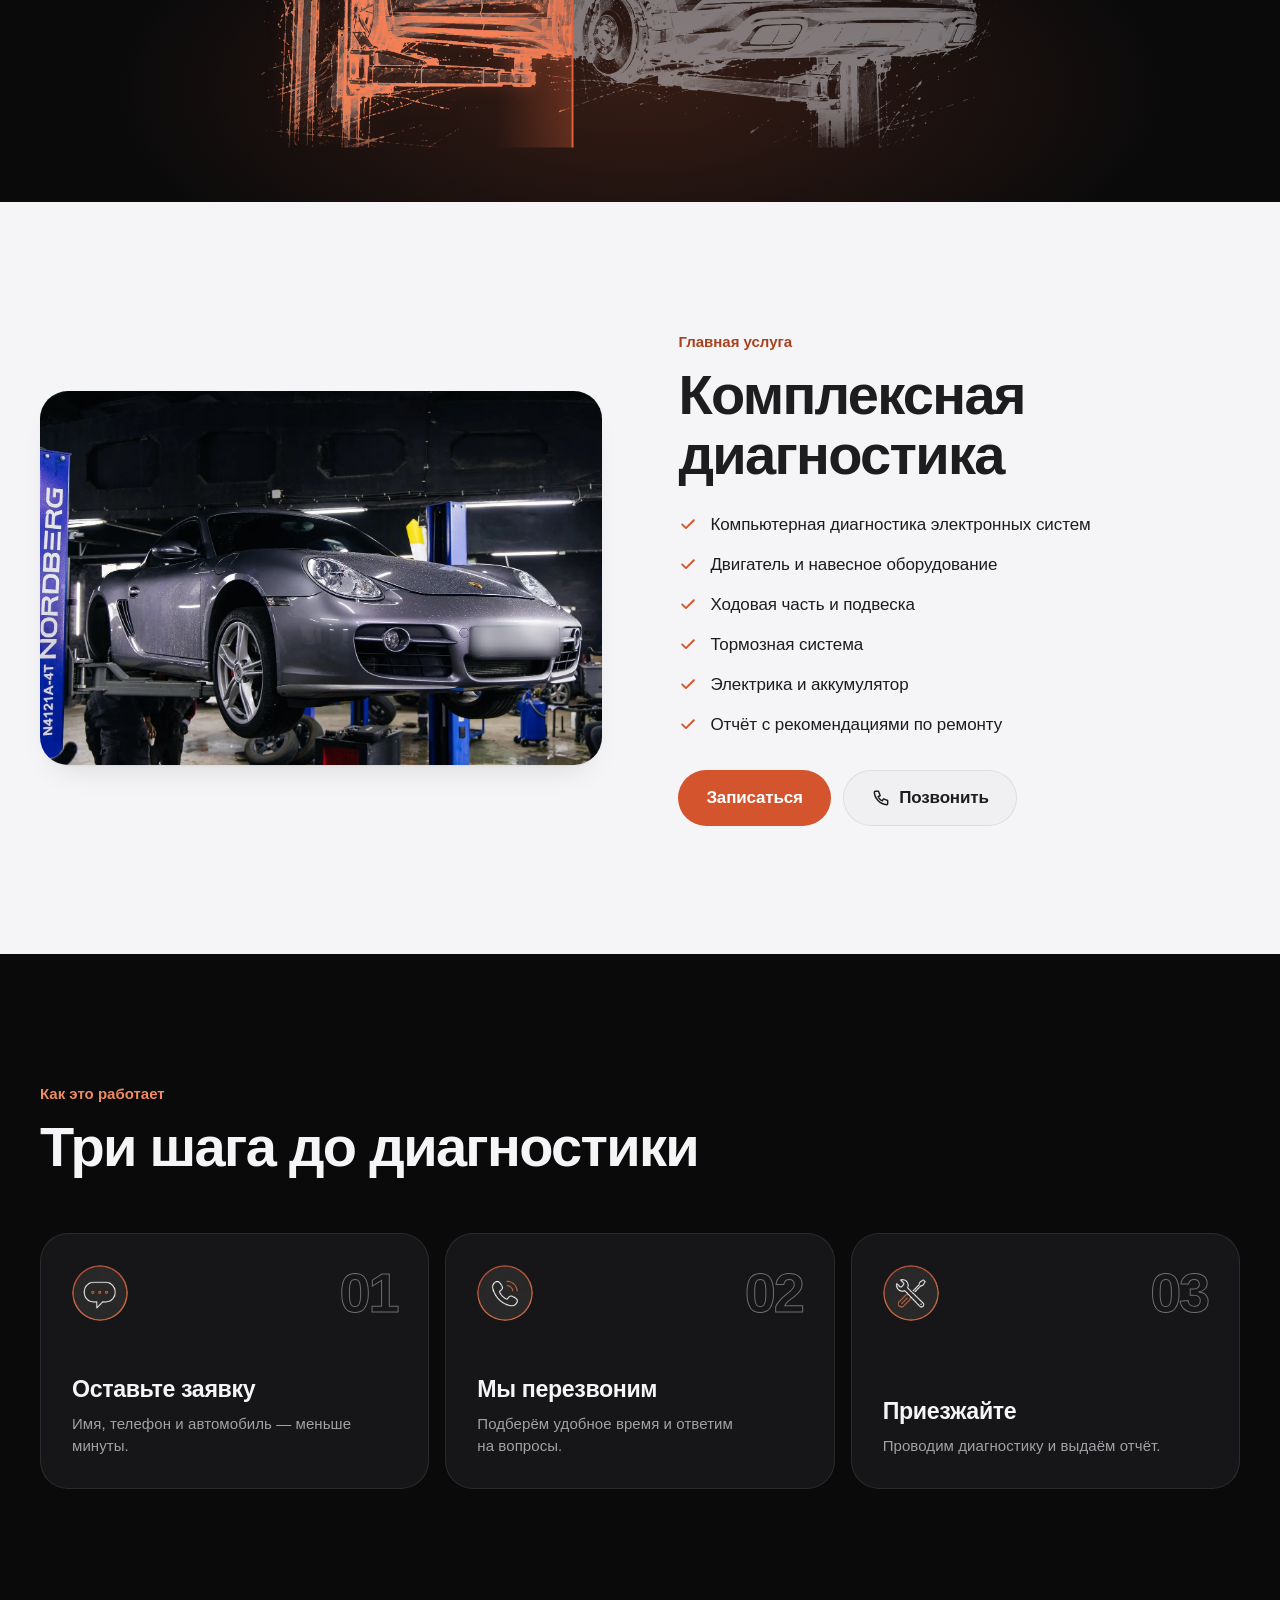
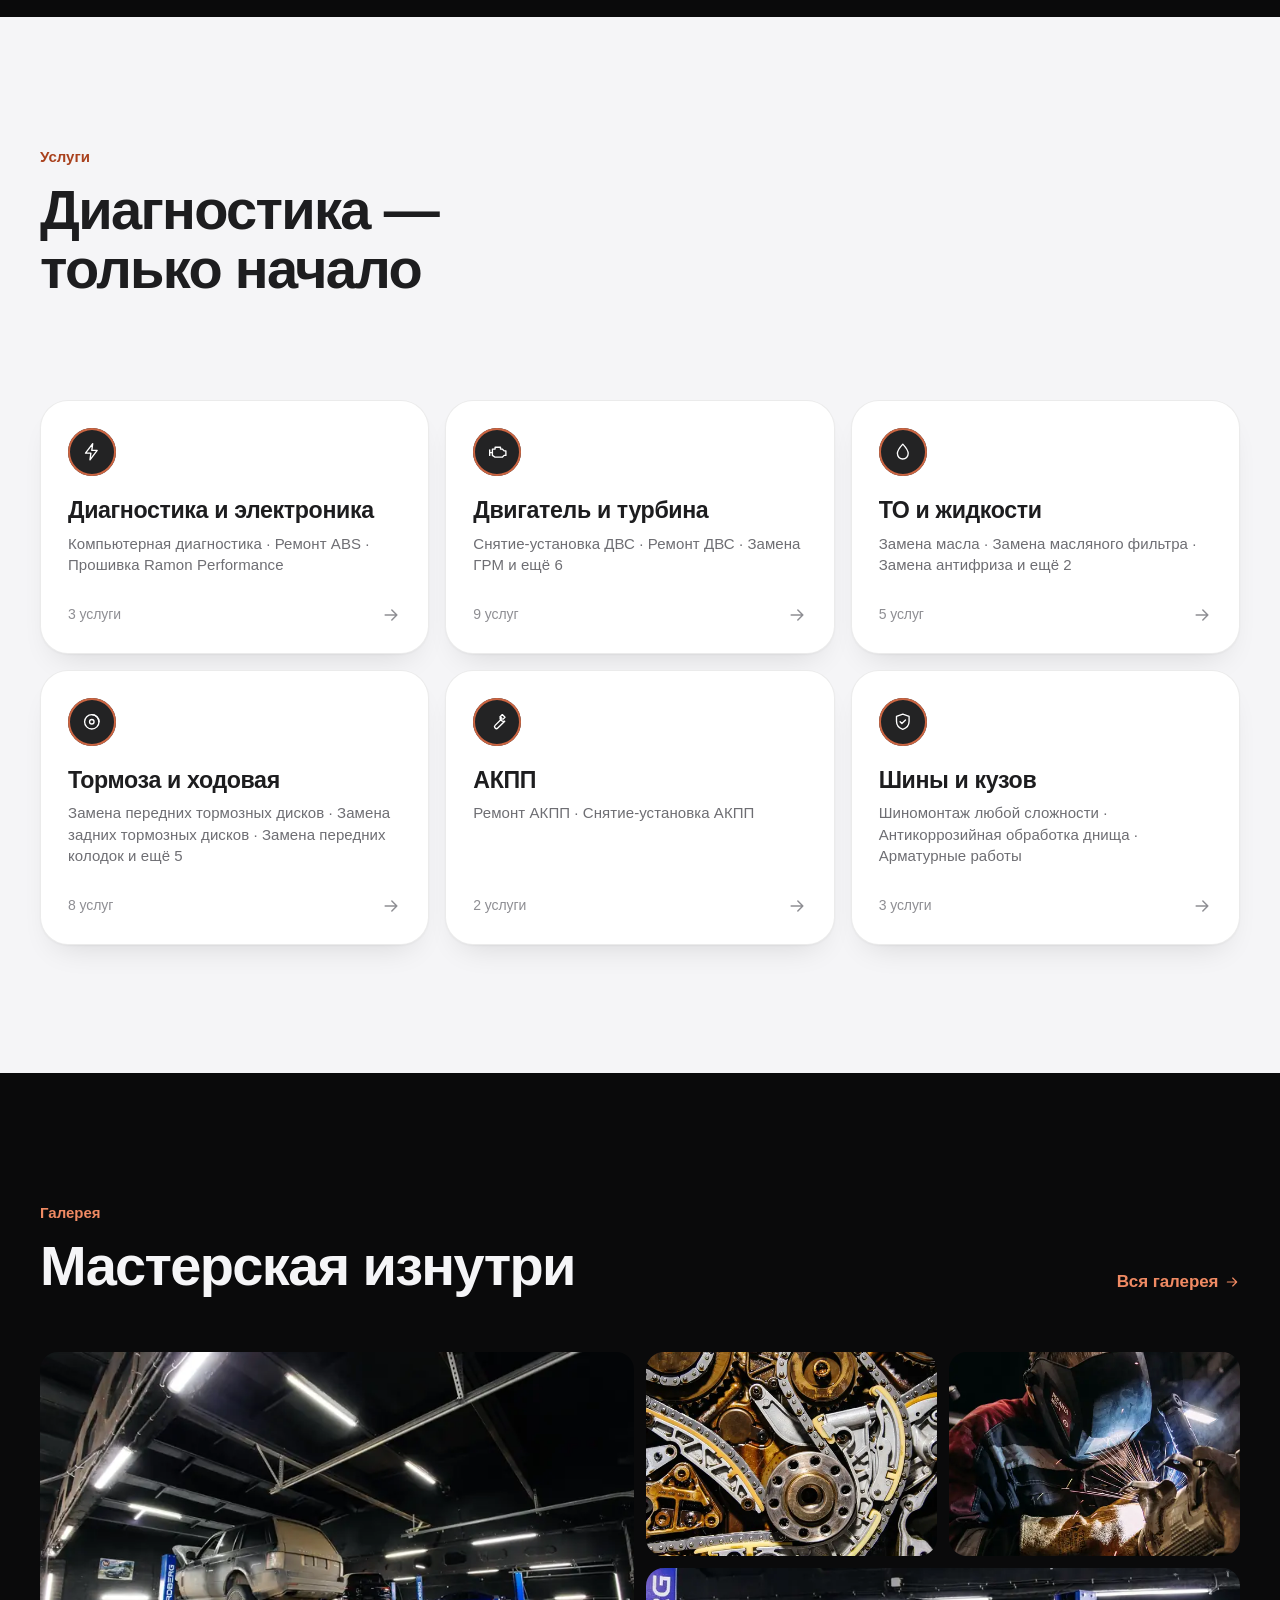
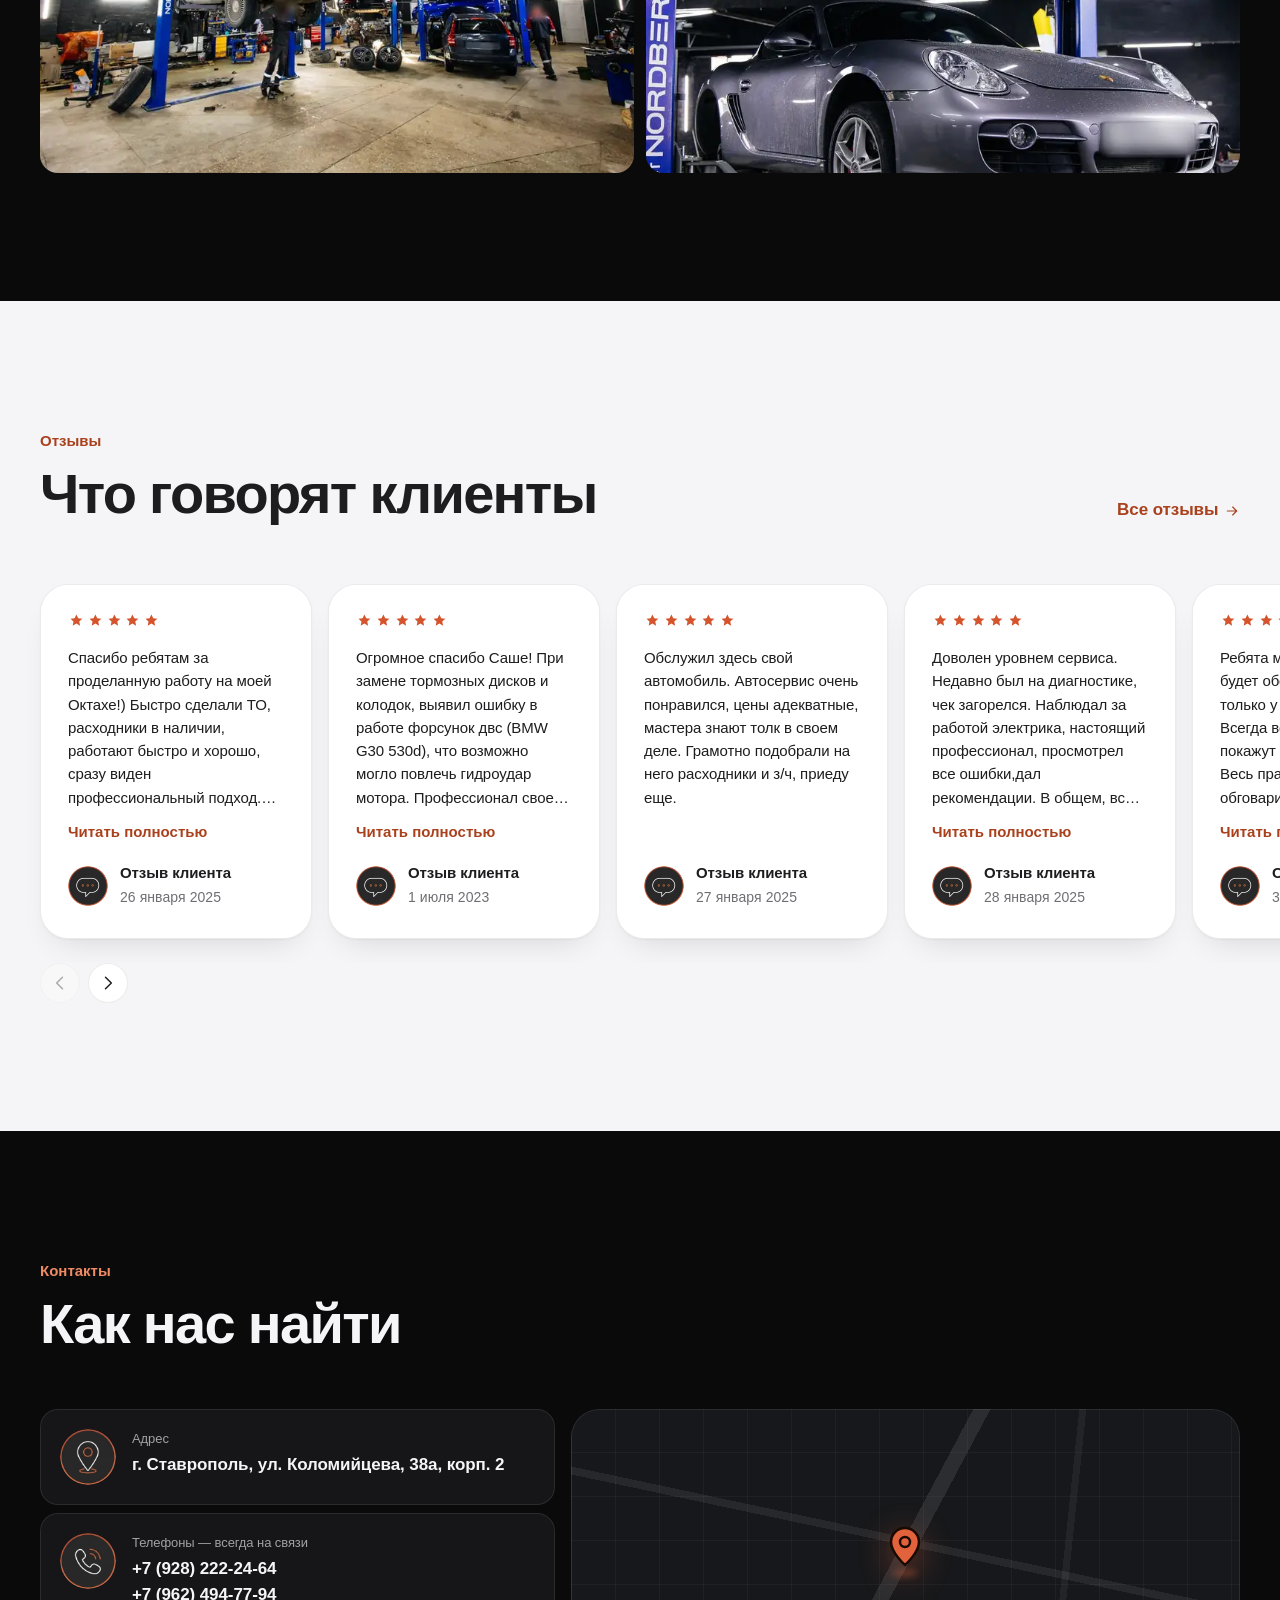
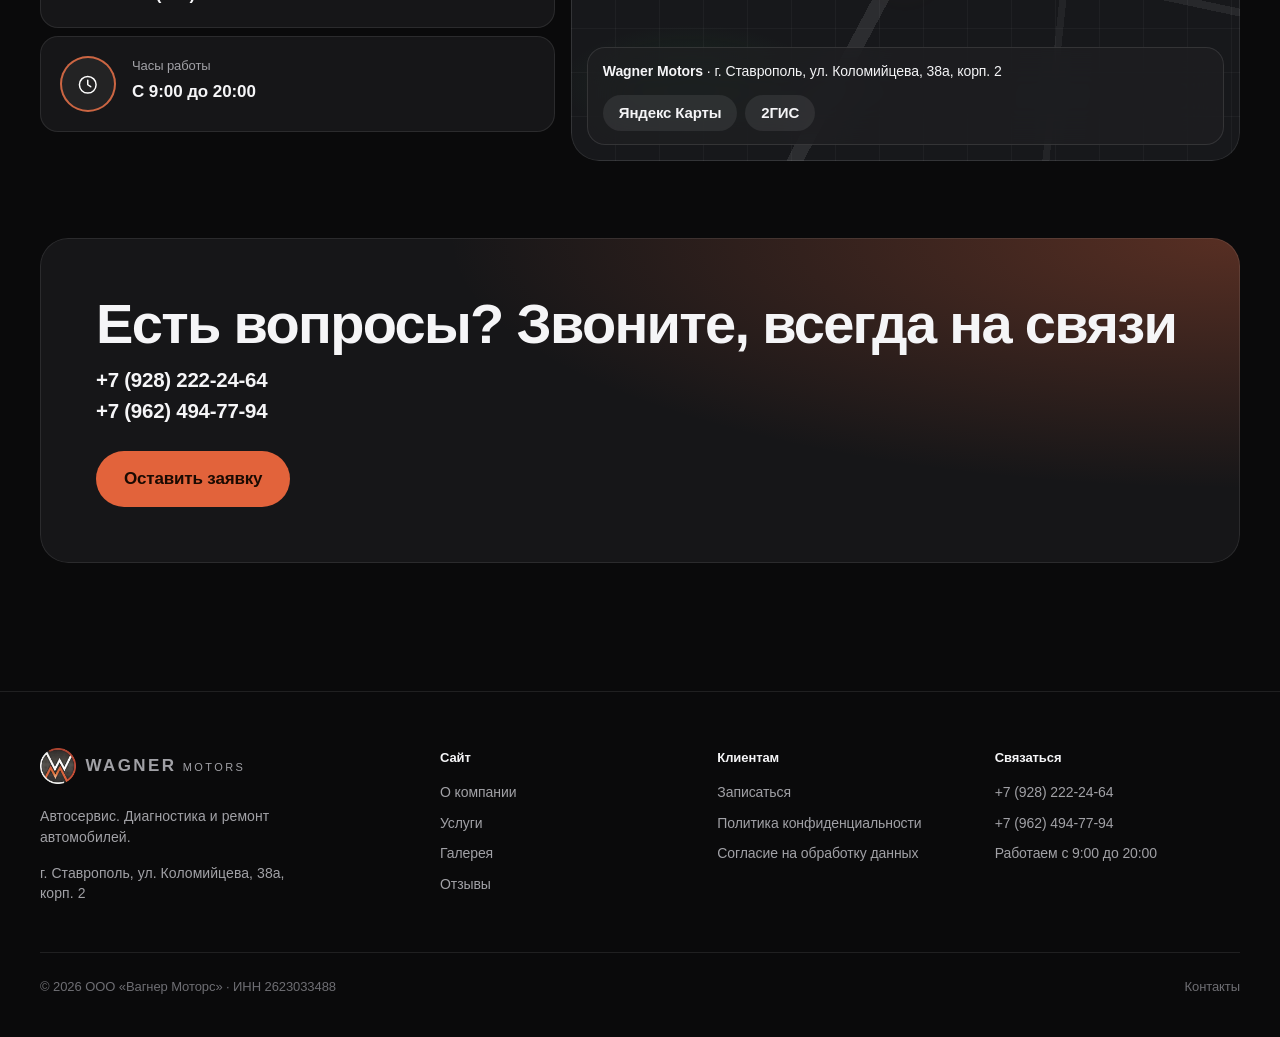
==== commit 6eb14ddb: "Карты: кнопки ведут на карточки автосервиса в Яндекс Картах и 2ГИС Co-Authored-By: Claude Opus 5.5 <" ====
--- a/index.html
+++ b/index.html
@@ -244,8 +244,8 @@
   <span class="map__pin"><svg class="i" aria-hidden="true"><use href="#i-pin"/></svg></span>
   <div class="map__card"><span><strong>Wagner Motors</strong> · г.&nbsp;Ставрополь, ул.&nbsp;Коломийцева, 38а, корп.&nbsp;2</span>
     <div class="map__links">
-      <a class="btn btn--ghost btn--sm" href="https://yandex.ru/maps/?text=%D0%A1%D1%82%D0%B0%D0%B2%D1%80%D0%BE%D0%BF%D0%BE%D0%BB%D1%8C%2C%20%D1%83%D0%BB%D0%B8%D1%86%D0%B0%20%D0%9A%D0%BE%D0%BB%D0%BE%D0%BC%D0%B8%D0%B9%D1%86%D0%B5%D0%B2%D0%B0%2C%2038%D0%B0%20%D0%BA2" target="_blank" rel="noopener">Яндекс Карты</a>
-      <a class="btn btn--ghost btn--sm" href="https://2gis.ru/stavropol/search/%D0%9A%D0%BE%D0%BB%D0%BE%D0%BC%D0%B8%D0%B9%D1%86%D0%B5%D0%B2%D0%B0%2038%D0%B0%20%D0%BA2" target="_blank" rel="noopener">2ГИС</a>
+      <a class="btn btn--ghost btn--sm" href="https://yandex.ru/maps/org/vagner_motors/169217220279/" target="_blank" rel="noopener">Яндекс Карты</a>
+      <a class="btn btn--ghost btn--sm" href="https://2gis.ru/stavropol/firm/70000001041090086" target="_blank" rel="noopener">2ГИС</a>
     </div>
   </div>
 </div>
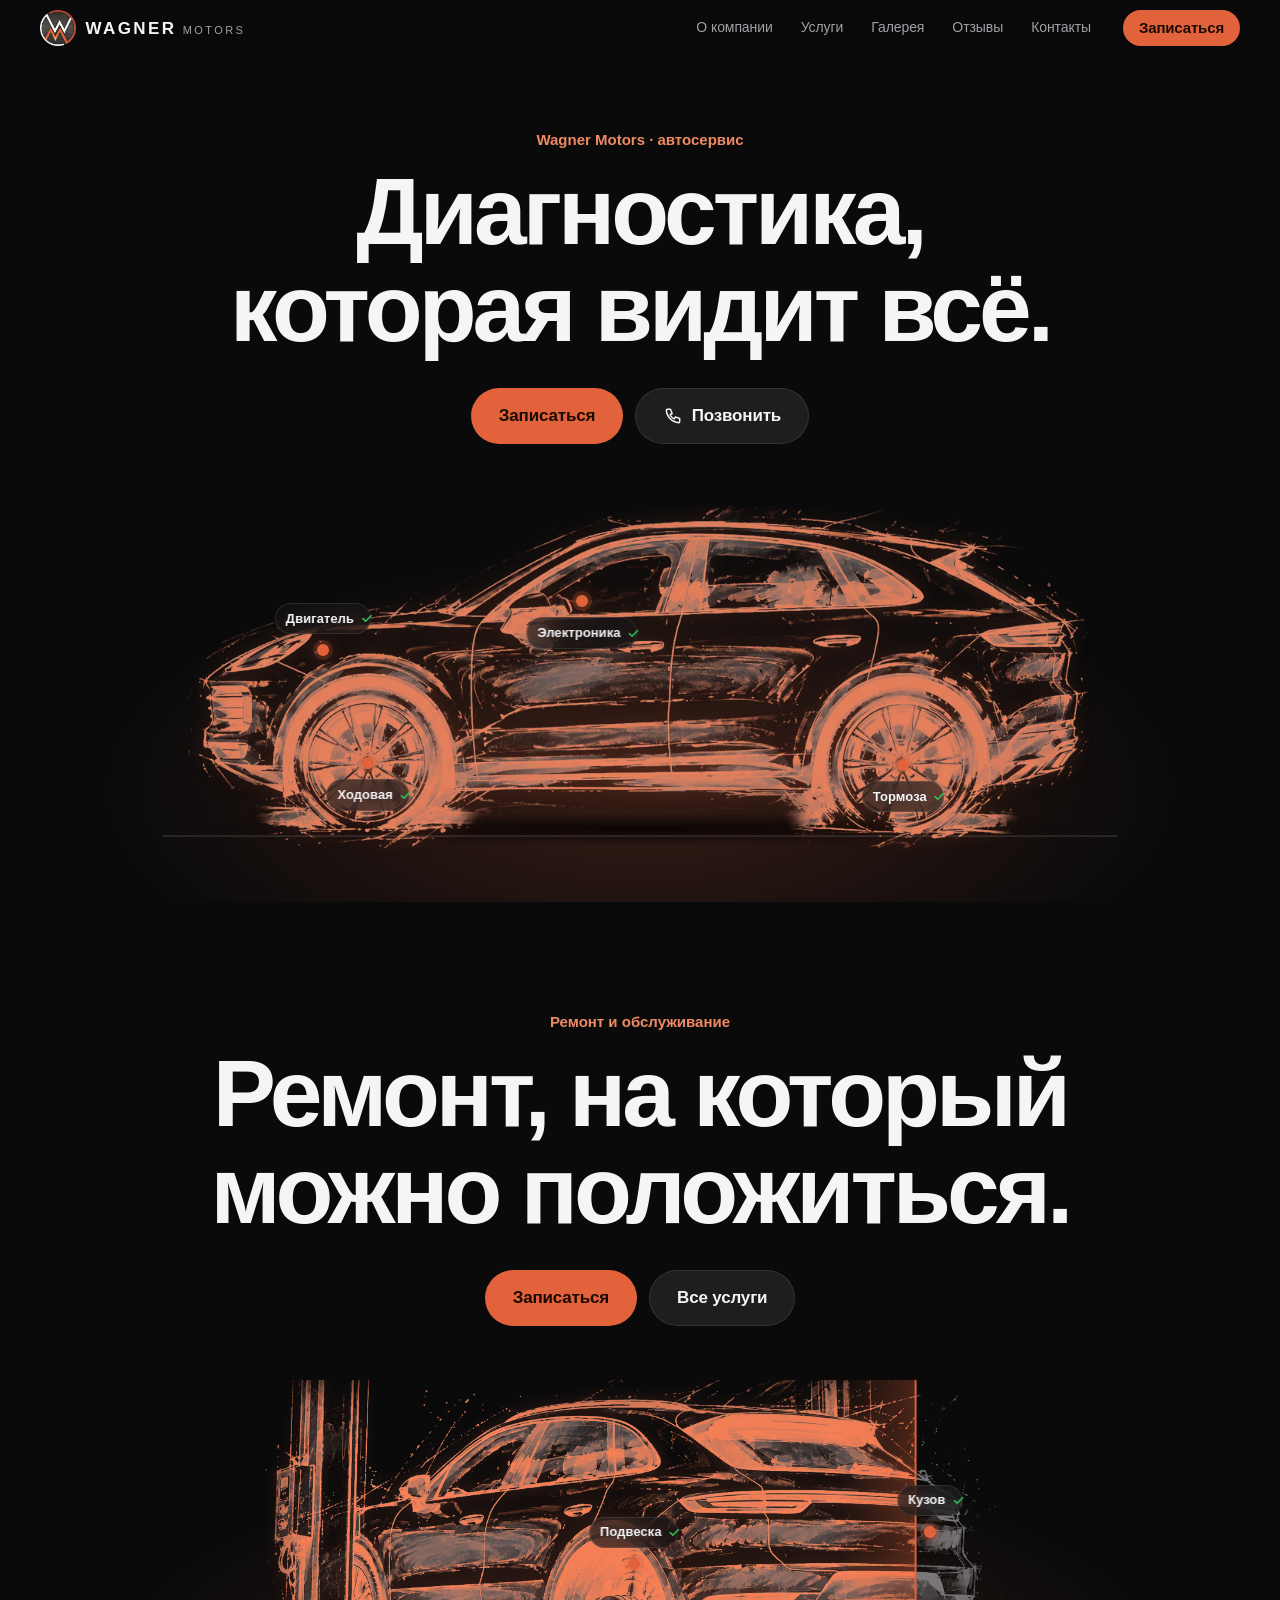
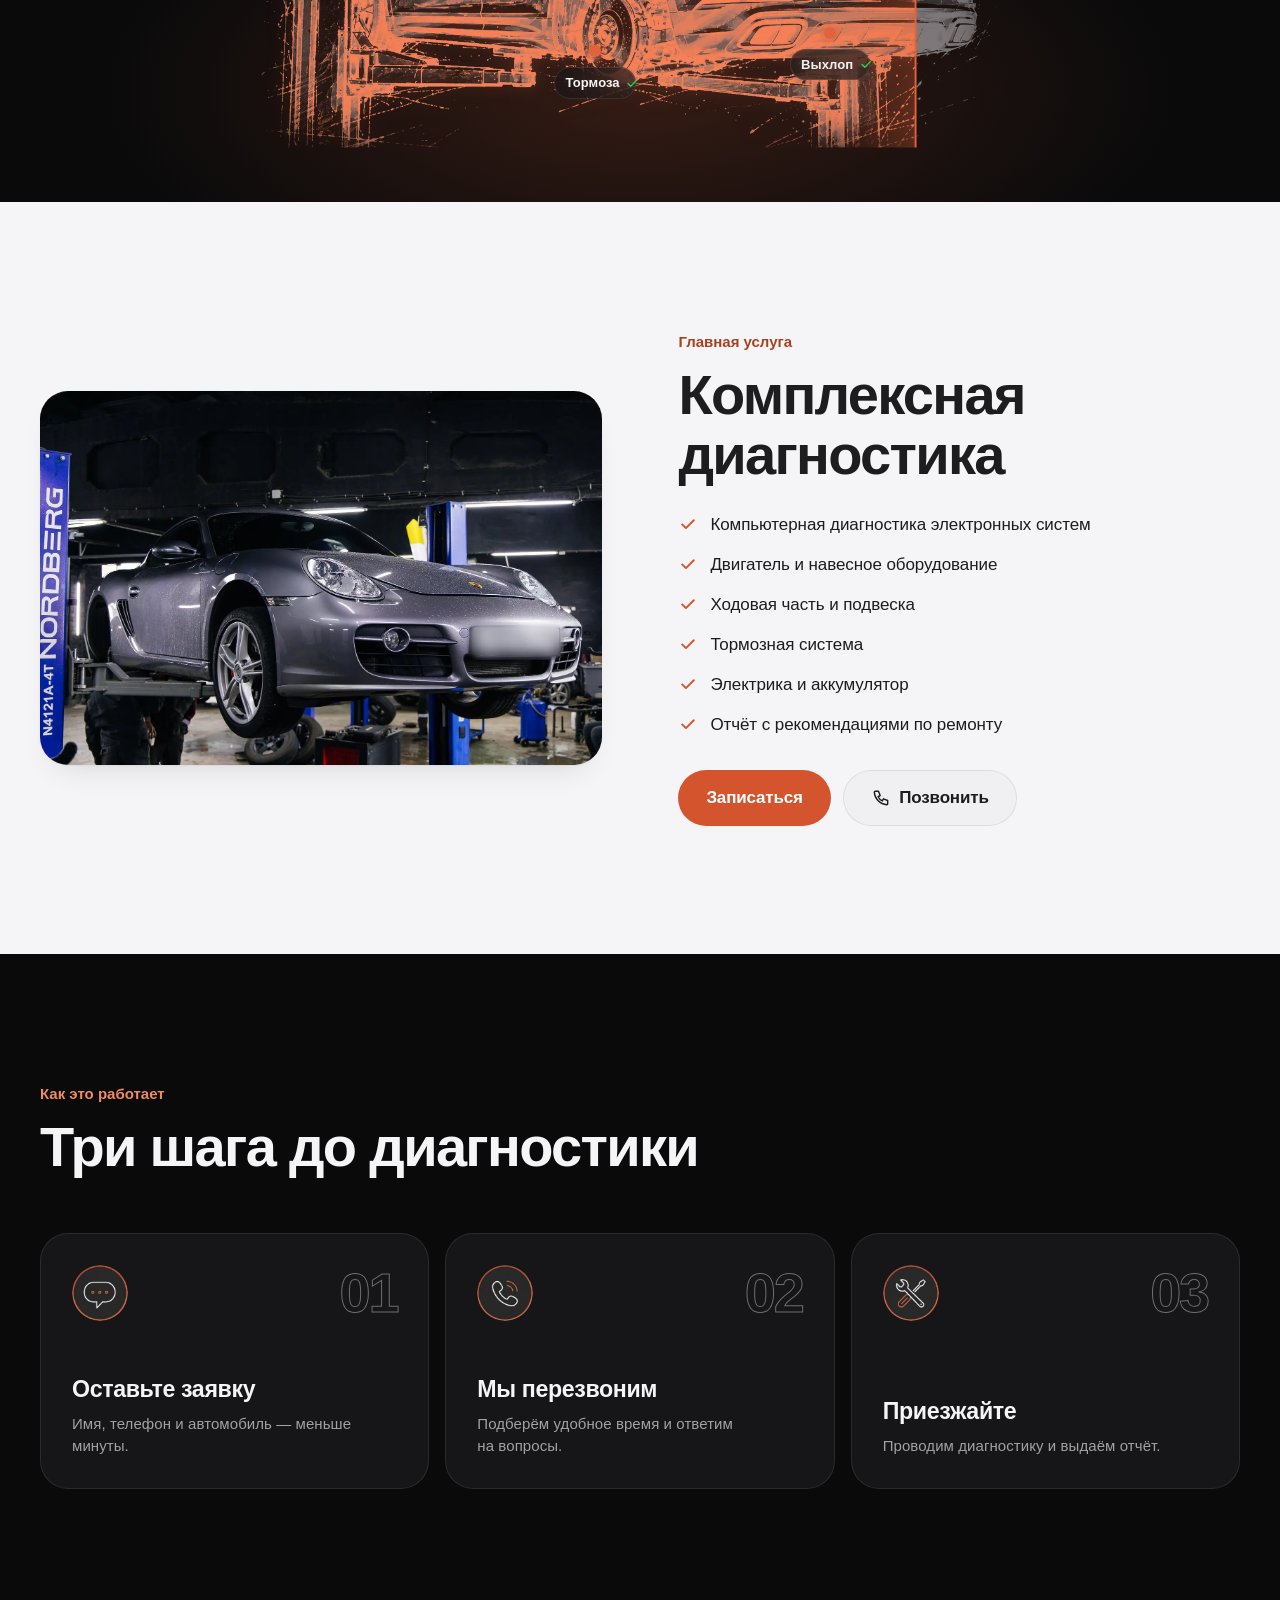
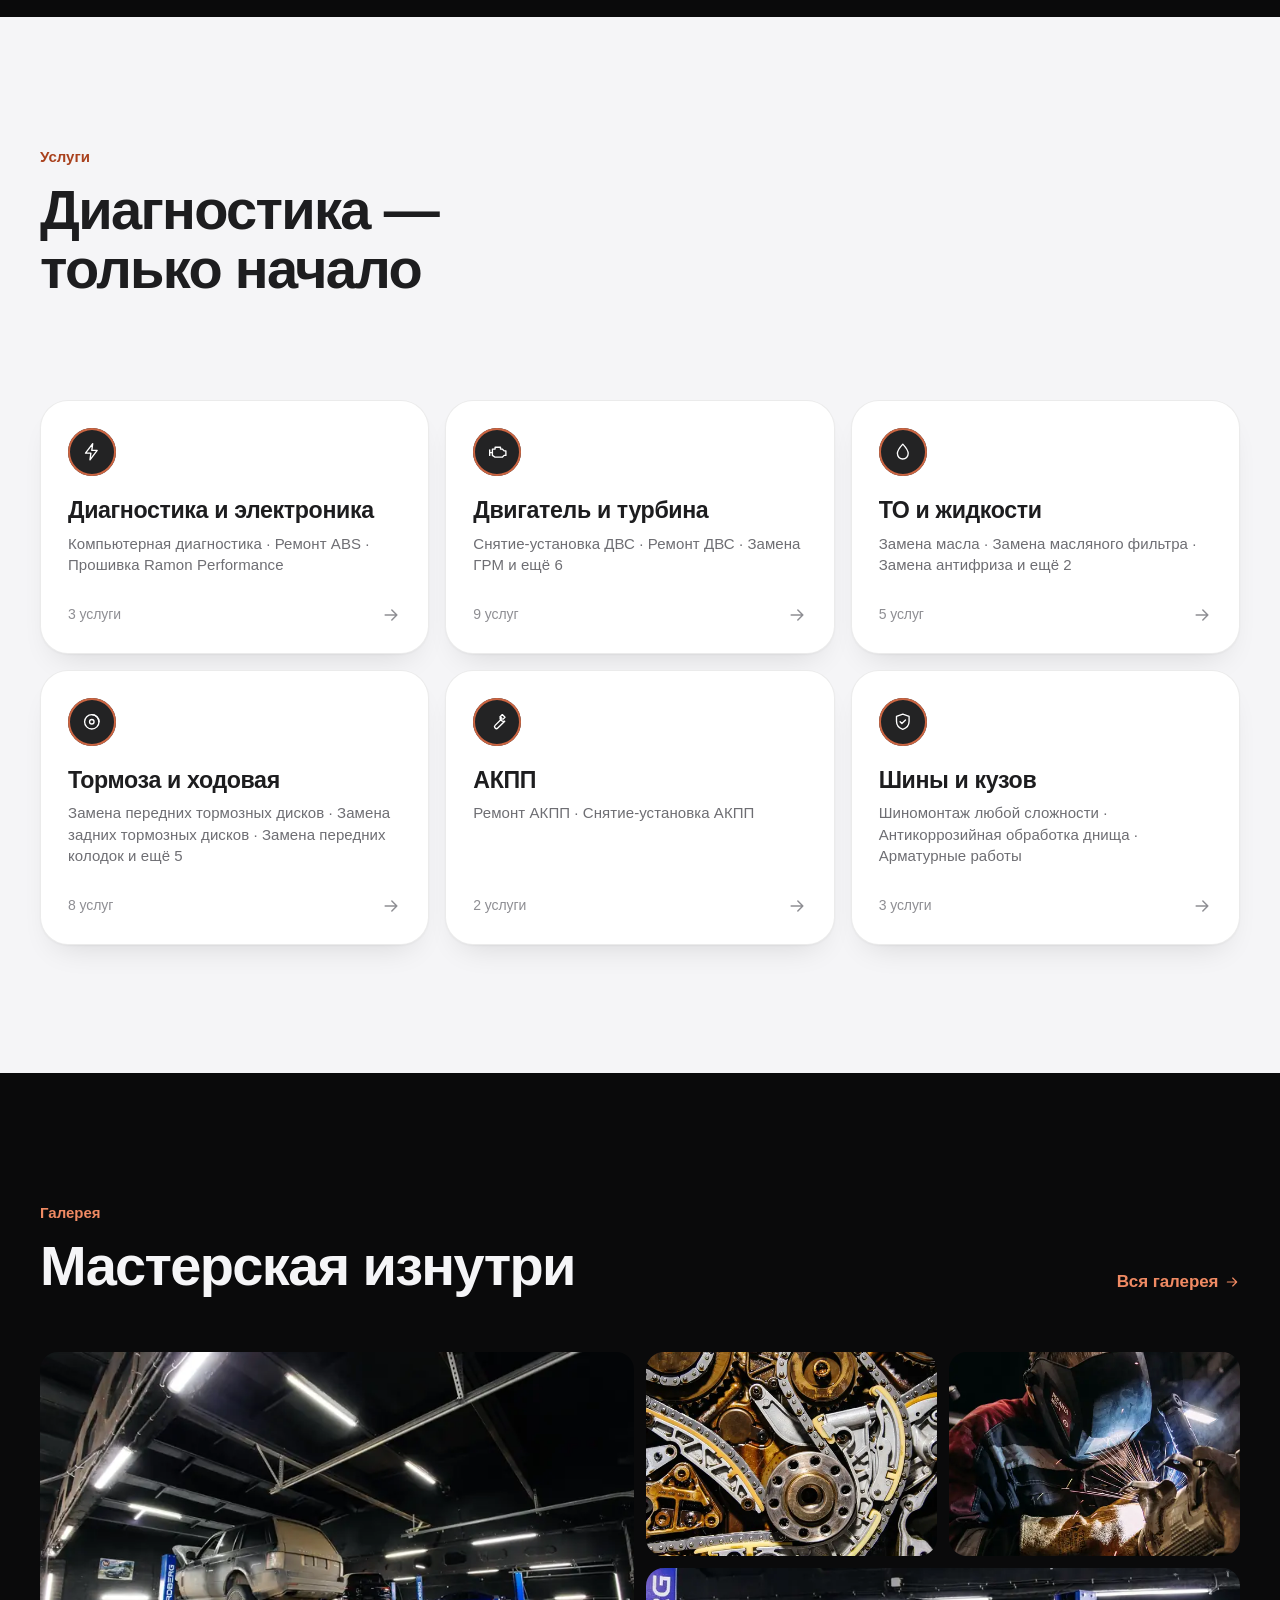
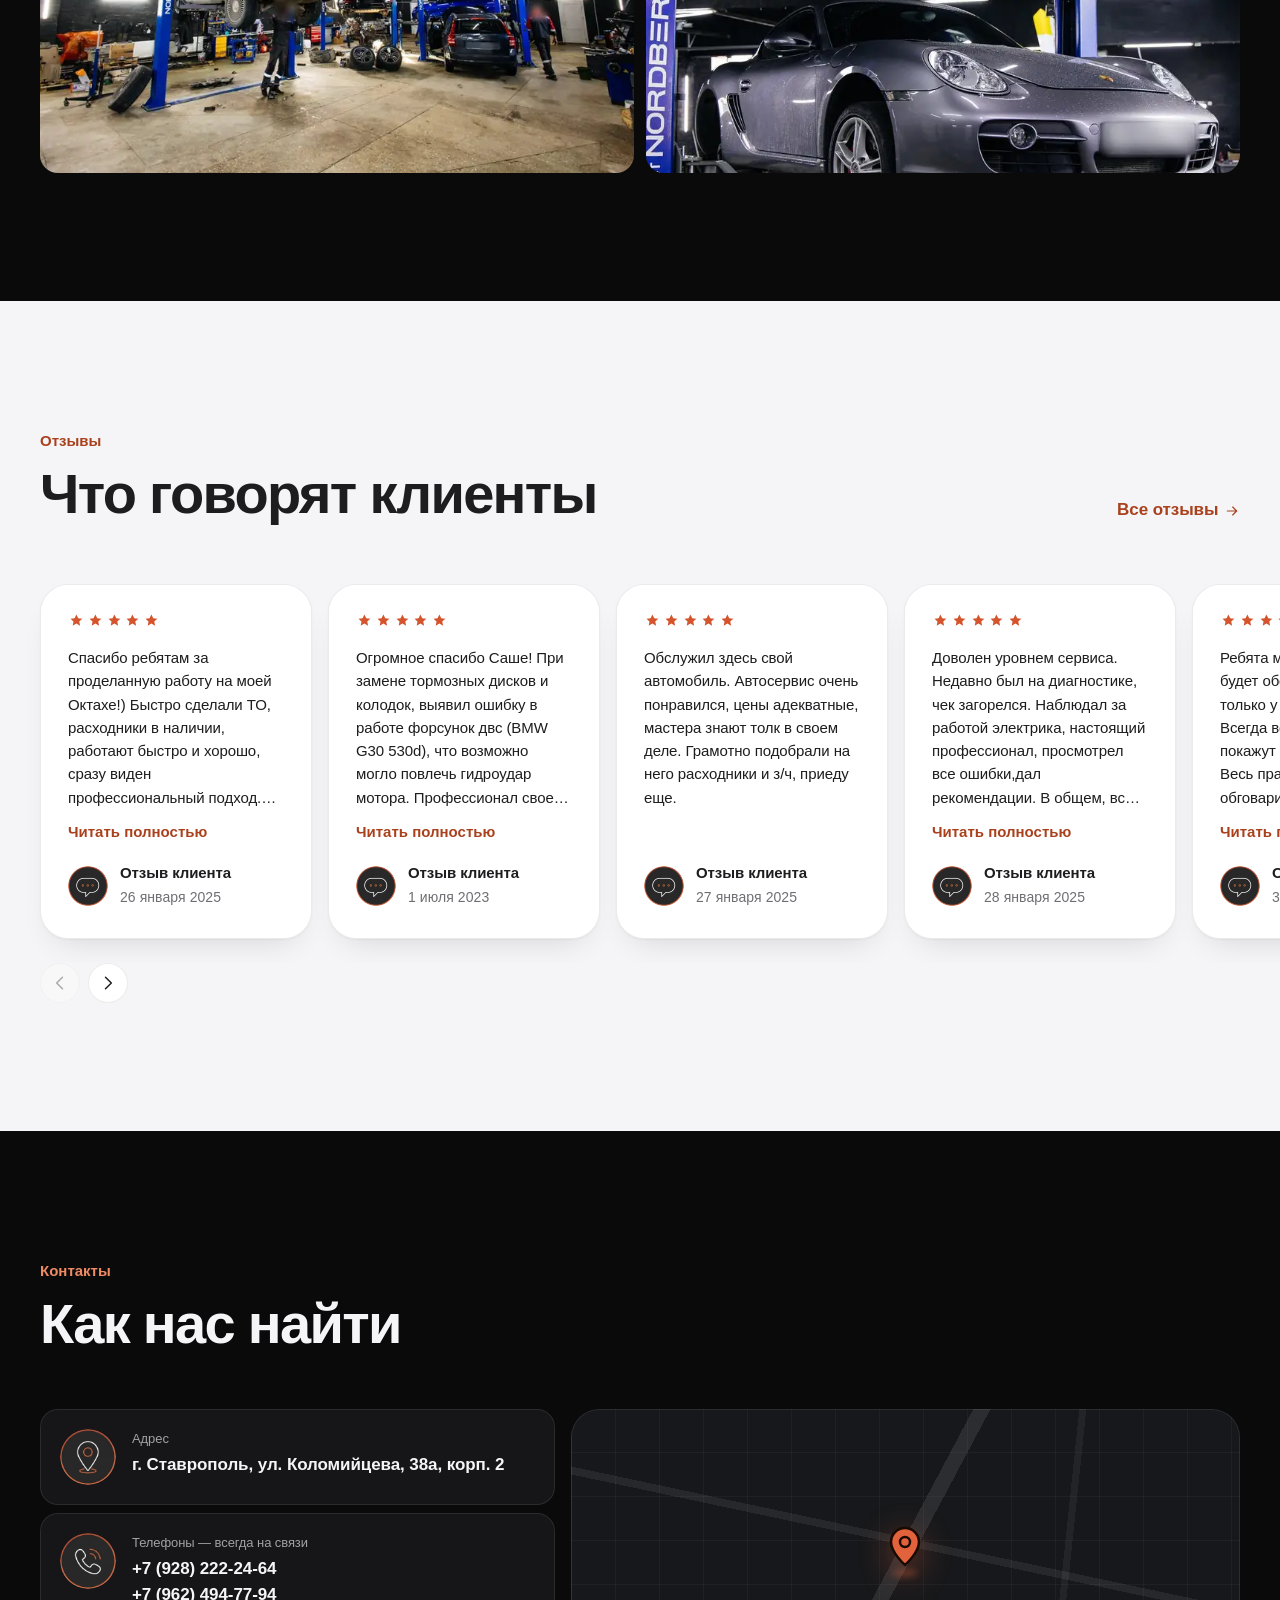
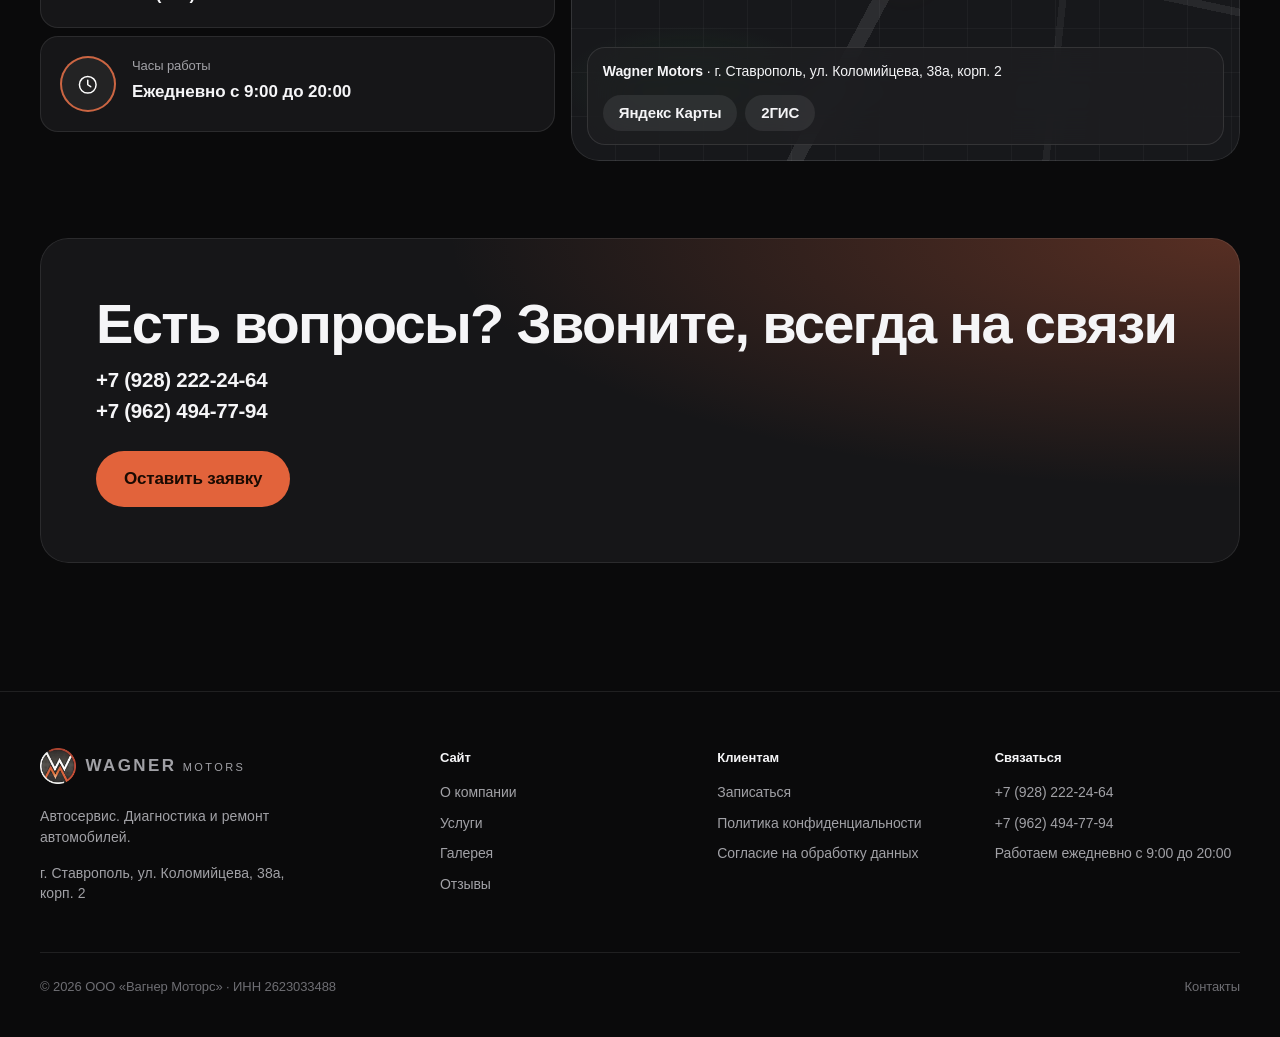
==== commit 2a7ced77: "Часы работы: ежедневно с 9:00 до 20:00 Co-Authored-By: Claude Opus 5.5 <noreply@anthropic.com>" ====
--- a/index.html
+++ b/index.html
@@ -239,7 +239,7 @@
       <h2 class="h2 reveal" style="--d:1">Как нас найти</h2>
     </div>
     <div class="contacts">
-      <dl class="contact-list"><div class="contact reveal" style="--d:0"><img class="bicon" src="img/icon-pin.webp" alt="" width="56" height="56" loading="lazy" decoding="async"><div><dt>Адрес</dt><dd>г.&nbsp;Ставрополь, ул.&nbsp;Коломийцева, 38а, корп.&nbsp;2</dd></div></div><div class="contact reveal" style="--d:1"><img class="bicon" src="img/icon-phone.webp" alt="" width="56" height="56" loading="lazy" decoding="async"><div><dt>Телефоны — всегда на связи</dt><dd><a class="tel" href="tel:+79282222464">+7 (928) 222-24-64</a><br><a class="tel" href="tel:+79624947794">+7 (962) 494-77-94</a></dd></div></div><div class="contact reveal" style="--d:2"><span class="bicon bicon--svg"><svg class="i" aria-hidden="true"><use href="#i-clock"/></svg></span><div><dt>Часы работы</dt><dd>С 9:00 до 20:00</dd></div></div></dl>
+      <dl class="contact-list"><div class="contact reveal" style="--d:0"><img class="bicon" src="img/icon-pin.webp" alt="" width="56" height="56" loading="lazy" decoding="async"><div><dt>Адрес</dt><dd>г.&nbsp;Ставрополь, ул.&nbsp;Коломийцева, 38а, корп.&nbsp;2</dd></div></div><div class="contact reveal" style="--d:1"><img class="bicon" src="img/icon-phone.webp" alt="" width="56" height="56" loading="lazy" decoding="async"><div><dt>Телефоны — всегда на связи</dt><dd><a class="tel" href="tel:+79282222464">+7 (928) 222-24-64</a><br><a class="tel" href="tel:+79624947794">+7 (962) 494-77-94</a></dd></div></div><div class="contact reveal" style="--d:2"><span class="bicon bicon--svg"><svg class="i" aria-hidden="true"><use href="#i-clock"/></svg></span><div><dt>Часы работы</dt><dd>Ежедневно с 9:00 до 20:00</dd></div></div></dl>
       <div class="map reveal">
   <span class="map__pin"><svg class="i" aria-hidden="true"><use href="#i-pin"/></svg></span>
   <div class="map__card"><span><strong>Wagner Motors</strong> · г.&nbsp;Ставрополь, ул.&nbsp;Коломийцева, 38а, корп.&nbsp;2</span>
@@ -291,7 +291,7 @@
         <h4>Связаться</h4>
         <ul>
           <li><a href="tel:+79282222464">+7 (928) 222-24-64</a></li><li><a href="tel:+79624947794">+7 (962) 494-77-94</a></li>
-          <li>Работаем с 9:00 до 20:00</li>
+          <li>Работаем ежедневно с 9:00 до 20:00</li>
         </ul>
       </div>
     </div>
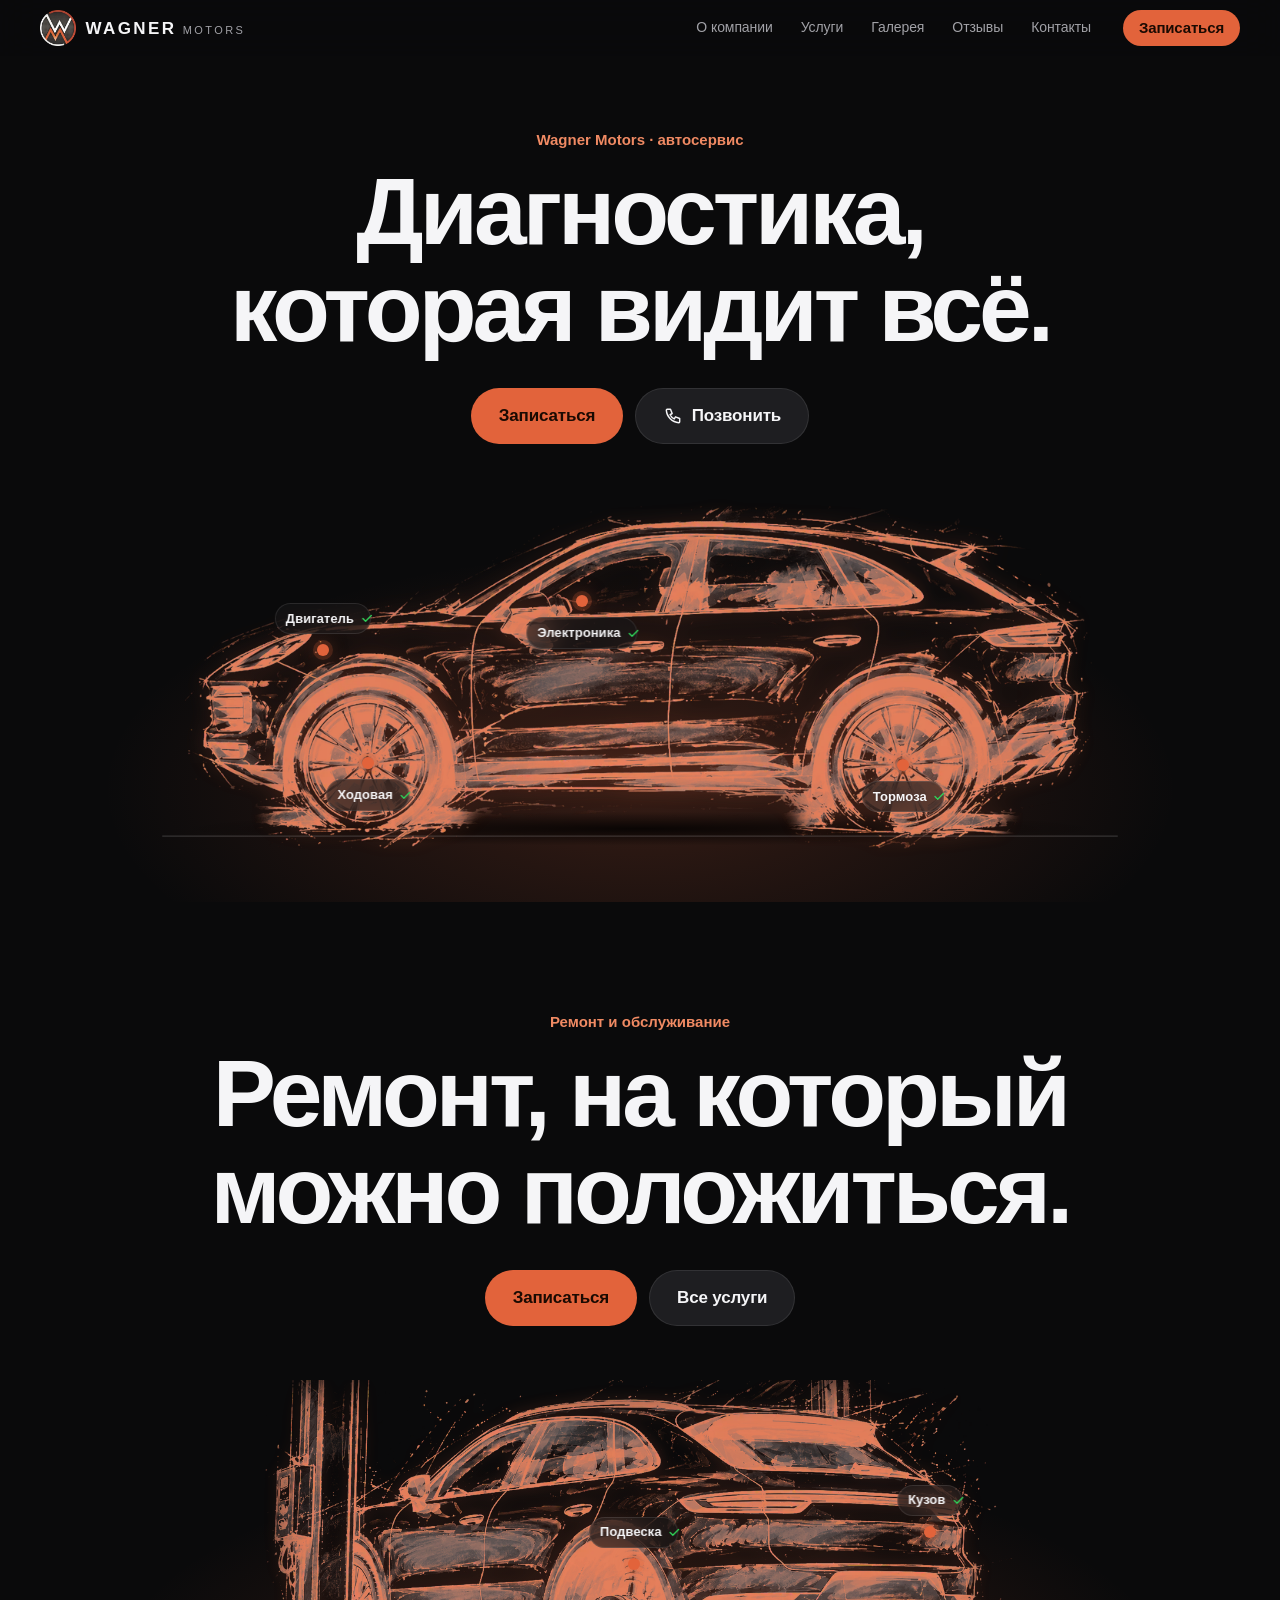
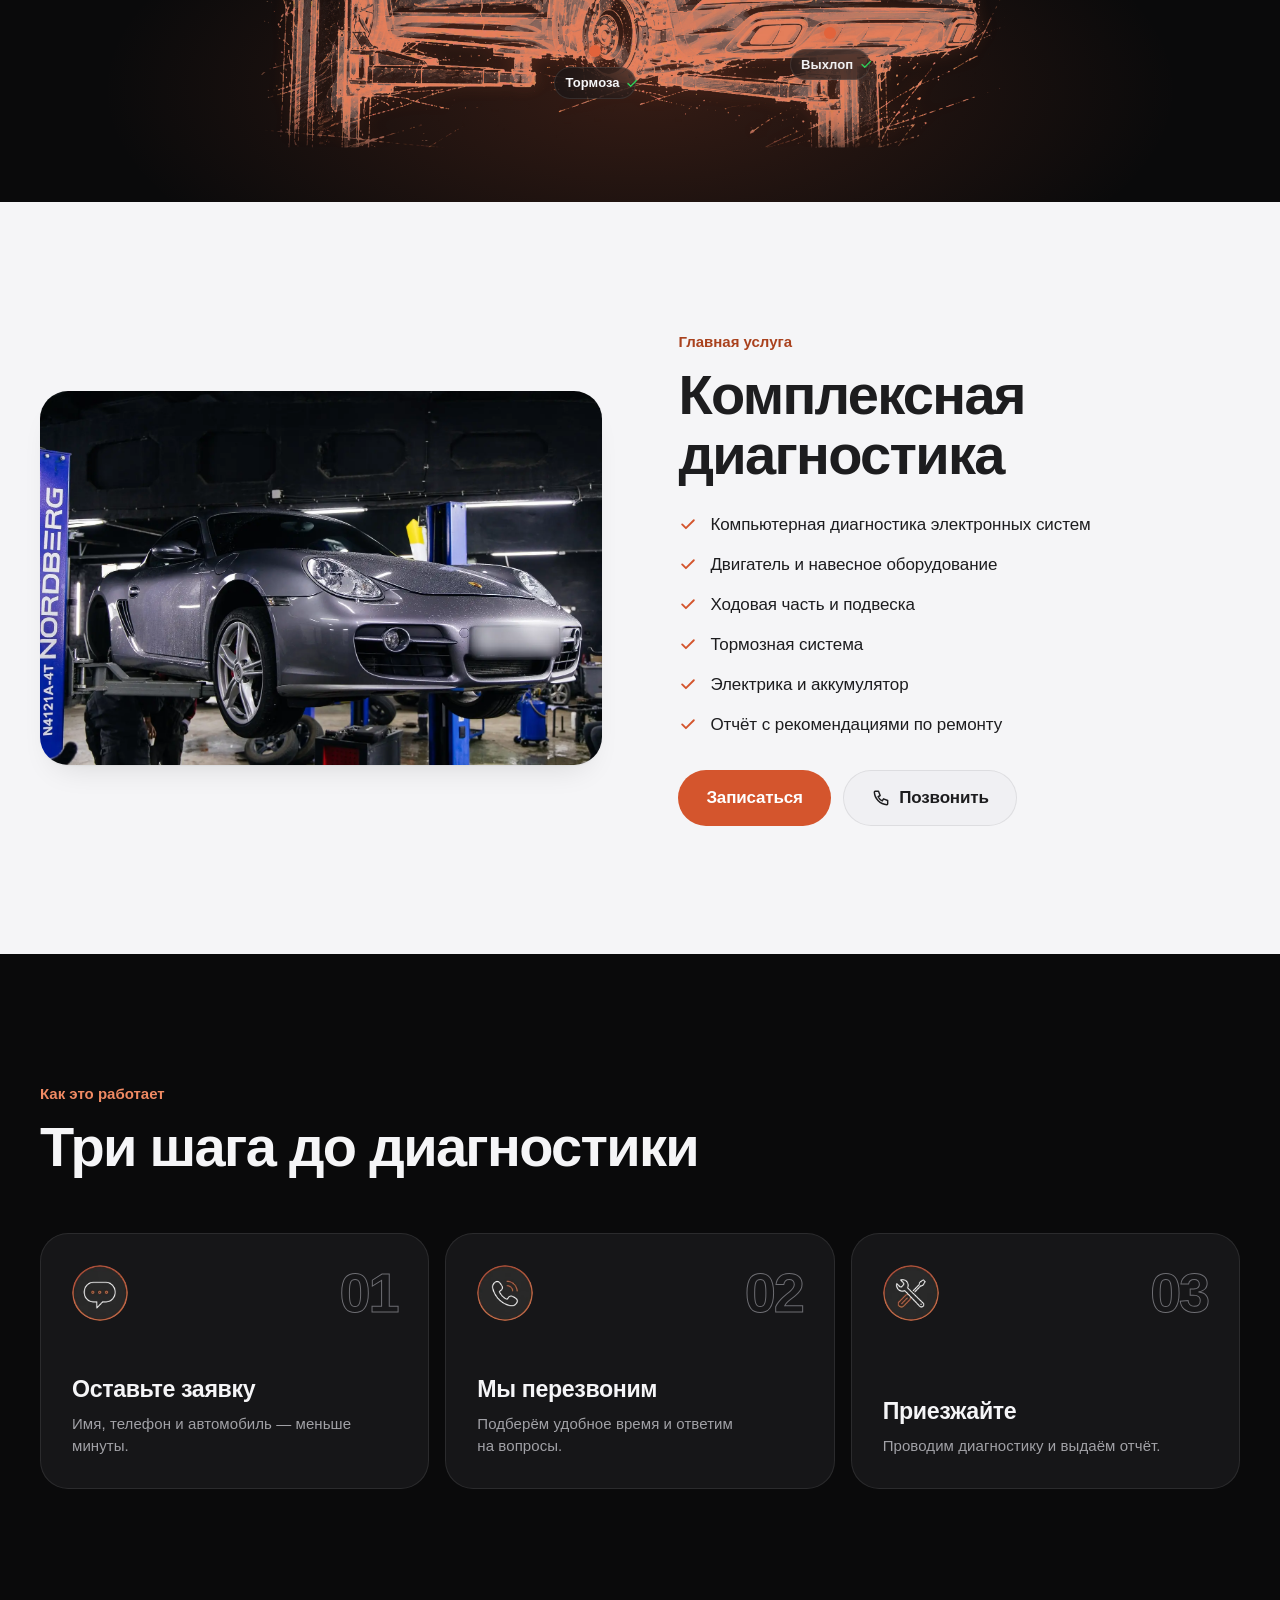
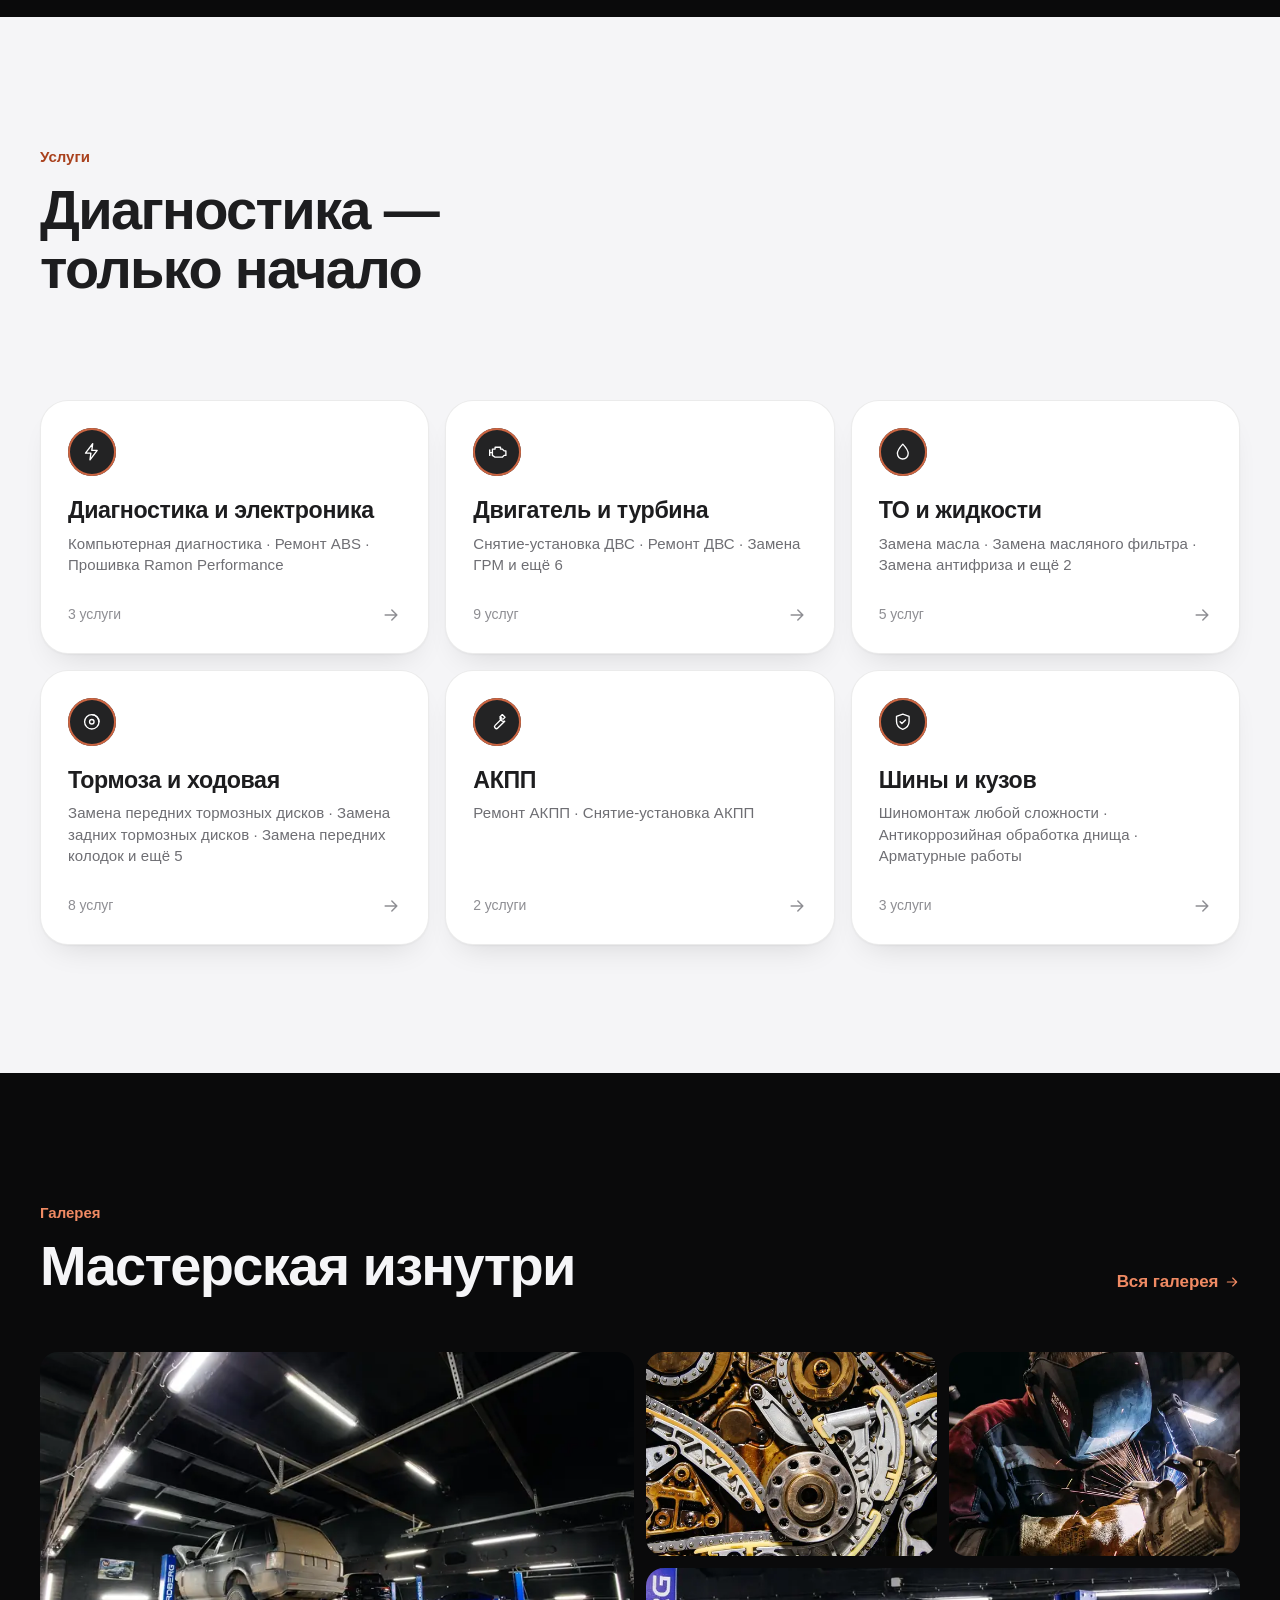
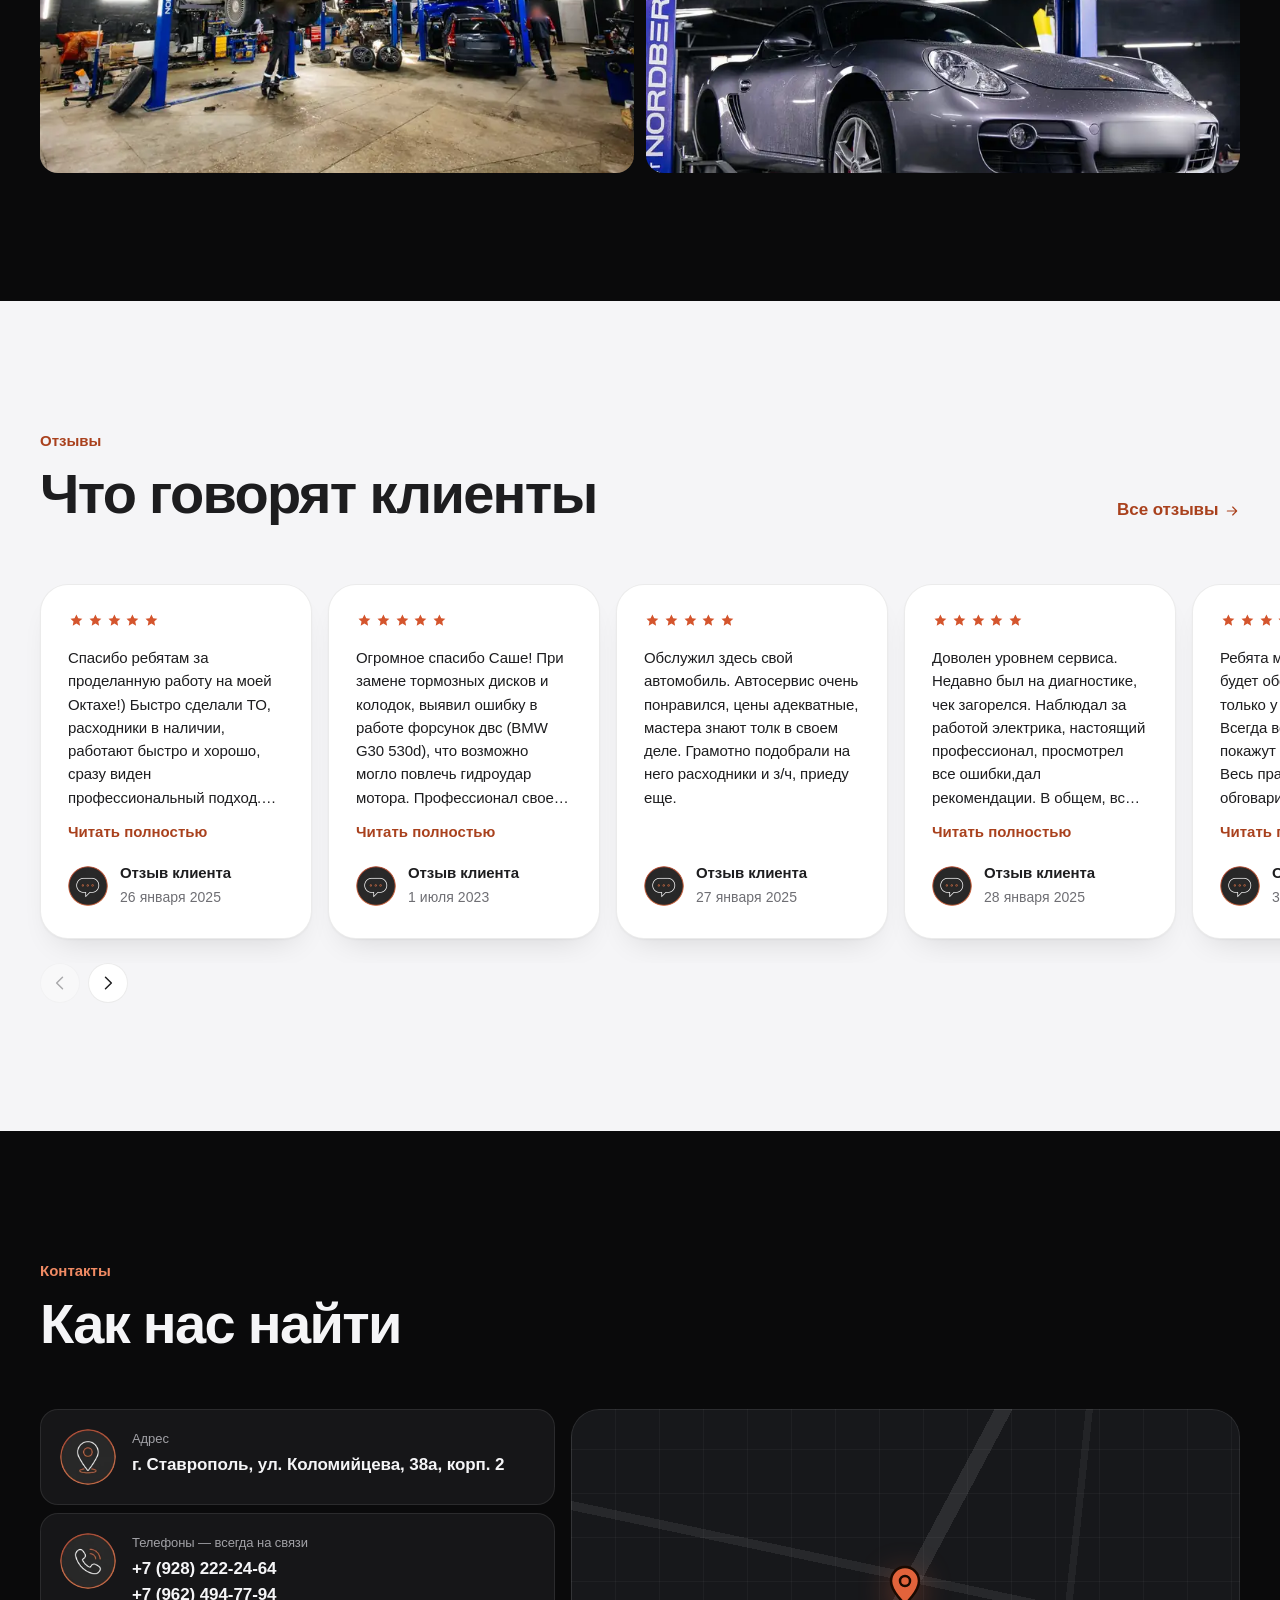
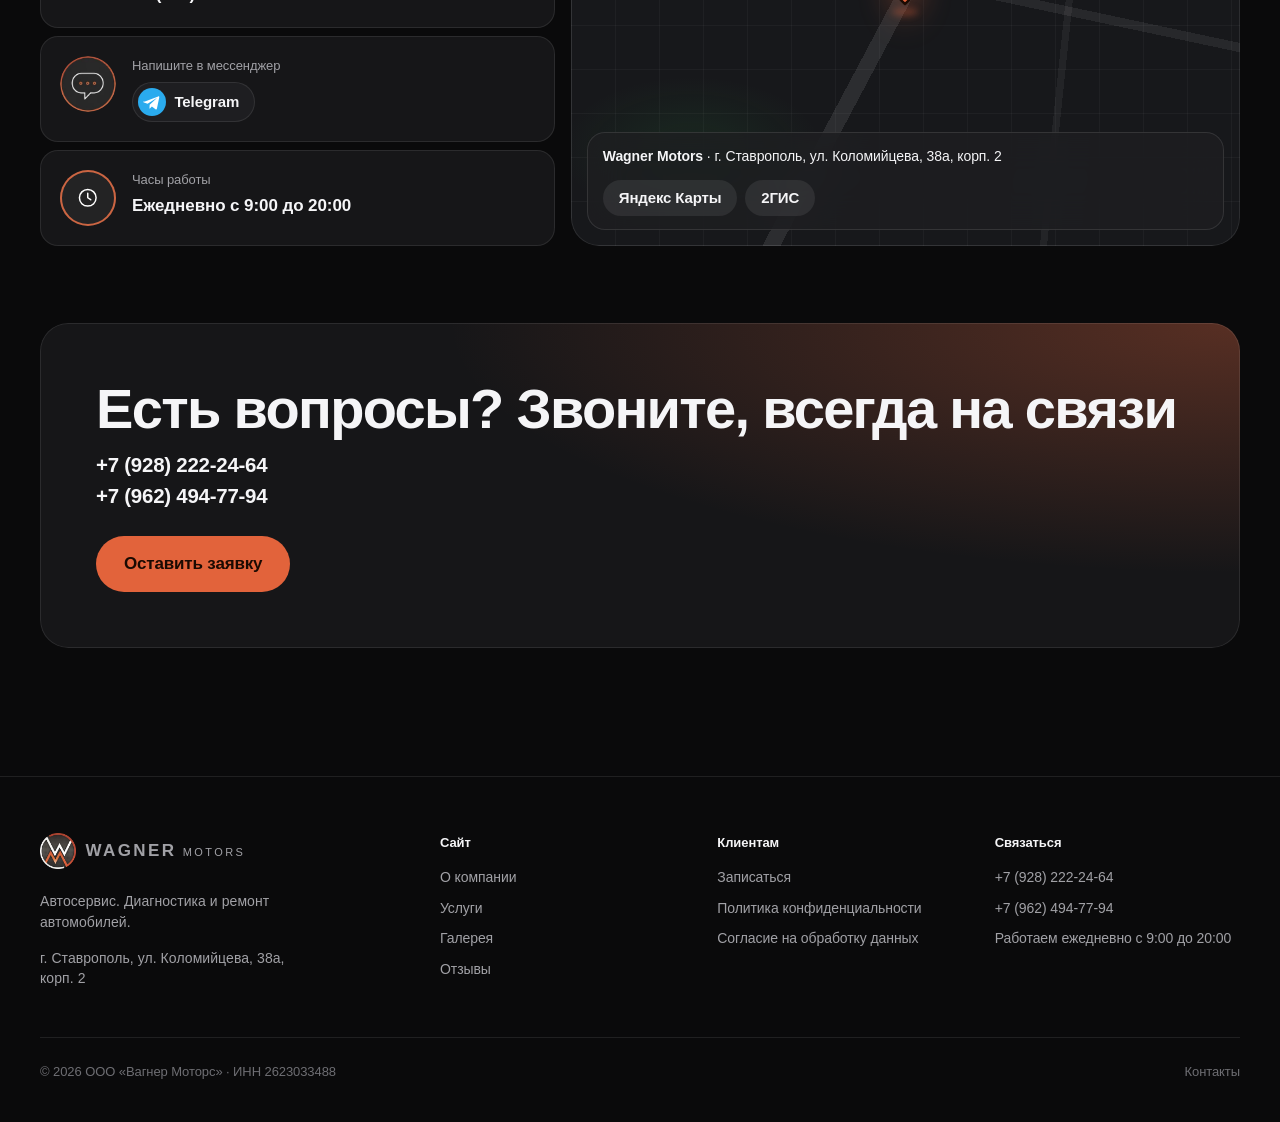
==== commit db85bf06: "Контакты: кнопка Telegram (MAX — после ссылки на профиль) Co-Authored-By: Claude Opus 5.5 <noreply@a" ====
--- a/index.html
+++ b/index.html
@@ -9,7 +9,7 @@
 <meta http-equiv="Content-Security-Policy" content="default-src 'self'; script-src 'self' 'sha256-Du+OJKJSbdUgz5nrHeWWINvez6XKDDU/tyj/5c2uvwo='; style-src 'self' 'unsafe-inline'; img-src 'self' data:; font-src 'self'; connect-src 'self'; media-src 'self'; object-src 'none'; frame-src 'none'; worker-src 'none'; manifest-src 'self'; base-uri 'self'; form-action 'self'; upgrade-insecure-requests">
 <meta name="referrer" content="strict-origin-when-cross-origin">
 <link rel="icon" type="image/png" href="img/logo-64.png">
-<link rel="stylesheet" href="css/styles.css?v=10c8ef50">
+<link rel="stylesheet" href="css/styles.css?v=7094eb20">
 <script>document.documentElement.classList.add('js')</script>
 <script src="js/spring.js?v=8c2b770c" defer></script>
 <script src="js/main.js?v=ab957390" defer></script>
@@ -239,7 +239,7 @@
       <h2 class="h2 reveal" style="--d:1">Как нас найти</h2>
     </div>
     <div class="contacts">
-      <dl class="contact-list"><div class="contact reveal" style="--d:0"><img class="bicon" src="img/icon-pin.webp" alt="" width="56" height="56" loading="lazy" decoding="async"><div><dt>Адрес</dt><dd>г.&nbsp;Ставрополь, ул.&nbsp;Коломийцева, 38а, корп.&nbsp;2</dd></div></div><div class="contact reveal" style="--d:1"><img class="bicon" src="img/icon-phone.webp" alt="" width="56" height="56" loading="lazy" decoding="async"><div><dt>Телефоны — всегда на связи</dt><dd><a class="tel" href="tel:+79282222464">+7 (928) 222-24-64</a><br><a class="tel" href="tel:+79624947794">+7 (962) 494-77-94</a></dd></div></div><div class="contact reveal" style="--d:2"><span class="bicon bicon--svg"><svg class="i" aria-hidden="true"><use href="#i-clock"/></svg></span><div><dt>Часы работы</dt><dd>Ежедневно с 9:00 до 20:00</dd></div></div></dl>
+      <dl class="contact-list"><div class="contact reveal" style="--d:0"><img class="bicon" src="img/icon-pin.webp" alt="" width="56" height="56" loading="lazy" decoding="async"><div><dt>Адрес</dt><dd>г.&nbsp;Ставрополь, ул.&nbsp;Коломийцева, 38а, корп.&nbsp;2</dd></div></div><div class="contact reveal" style="--d:1"><img class="bicon" src="img/icon-phone.webp" alt="" width="56" height="56" loading="lazy" decoding="async"><div><dt>Телефоны — всегда на связи</dt><dd><a class="tel" href="tel:+79282222464">+7 (928) 222-24-64</a><br><a class="tel" href="tel:+79624947794">+7 (962) 494-77-94</a></dd></div></div><div class="contact reveal" style="--d:2"><img class="bicon" src="img/icon-chat.webp" alt="" width="56" height="56" loading="lazy" decoding="async"><div><dt>Напишите в мессенджер</dt><dd><span class="msgs"><a class="msg" href="https://t.me/+79624947794" target="_blank" rel="noopener"><svg class="msg__icon" viewBox="0 0 24 24" aria-hidden="true"><circle cx="12" cy="12" r="12" fill="#2AABEE"/><path fill="#fff" d="M5.4 11.8 17.3 7.2c.6-.2 1.1.1.9 1l-2 9.5c-.1.7-.6.8-1.2.5l-3.1-2.3-1.5 1.4c-.2.2-.3.3-.6.3l.2-3.2 5.8-5.3c.3-.2-.1-.4-.4-.2l-7.2 4.5-3.1-1c-.7-.2-.7-.7.1-1z"/></svg><span>Telegram</span></a></span></dd></div></div><div class="contact reveal" style="--d:3"><span class="bicon bicon--svg"><svg class="i" aria-hidden="true"><use href="#i-clock"/></svg></span><div><dt>Часы работы</dt><dd>Ежедневно с 9:00 до 20:00</dd></div></div></dl>
       <div class="map reveal">
   <span class="map__pin"><svg class="i" aria-hidden="true"><use href="#i-pin"/></svg></span>
   <div class="map__card"><span><strong>Wagner Motors</strong> · г.&nbsp;Ставрополь, ул.&nbsp;Коломийцева, 38а, корп.&nbsp;2</span>
--- a/css/styles.css
+++ b/css/styles.css
@@ -878,6 +878,25 @@
 .contact dt { font-size: 0.8125rem; color: var(--text-2); }
 .contact dd { margin-top: 0.15rem; font-weight: 600; }
 
+.msgs { display: flex; flex-wrap: wrap; gap: 0.5rem; margin-top: 0.35rem; }
+.msg {
+  display: inline-flex;
+  align-items: center;
+  gap: 0.5rem;
+  min-height: 2.5rem;
+  padding: 0 1rem 0 0.4rem;
+  border-radius: var(--radius-pill);
+  background: var(--surface-2);
+  box-shadow: inset 0 0 0 1px var(--line);
+  font-weight: 600;
+  font-size: 0.9375rem;
+  transition: transform 100ms ease-out, box-shadow 0.2s;
+  -webkit-tap-highlight-color: transparent;
+}
+.msg:hover { box-shadow: inset 0 0 0 1px var(--line-strong); }
+.msg:active { transform: scale(0.96); }
+.msg__icon { width: 1.75rem; height: 1.75rem; flex: none; }
+
 .map {
   position: relative;
   min-height: 22rem;
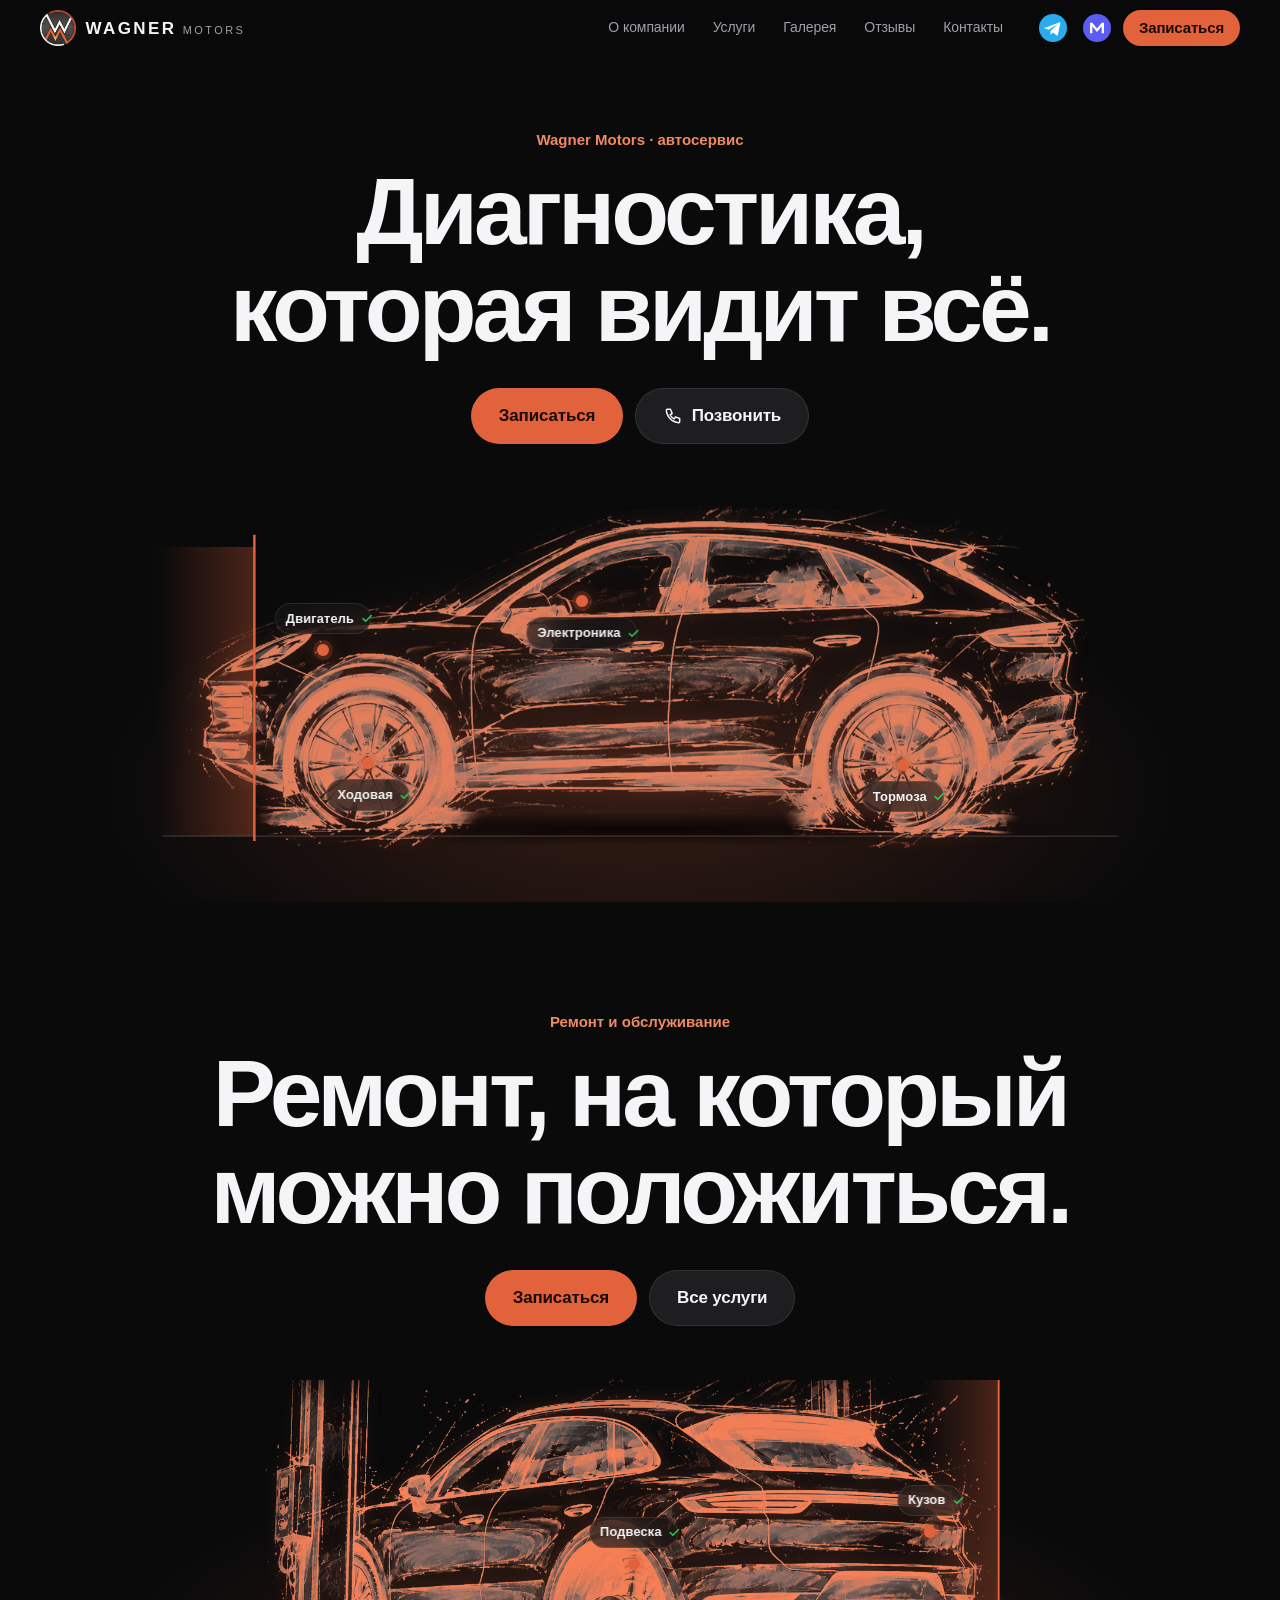
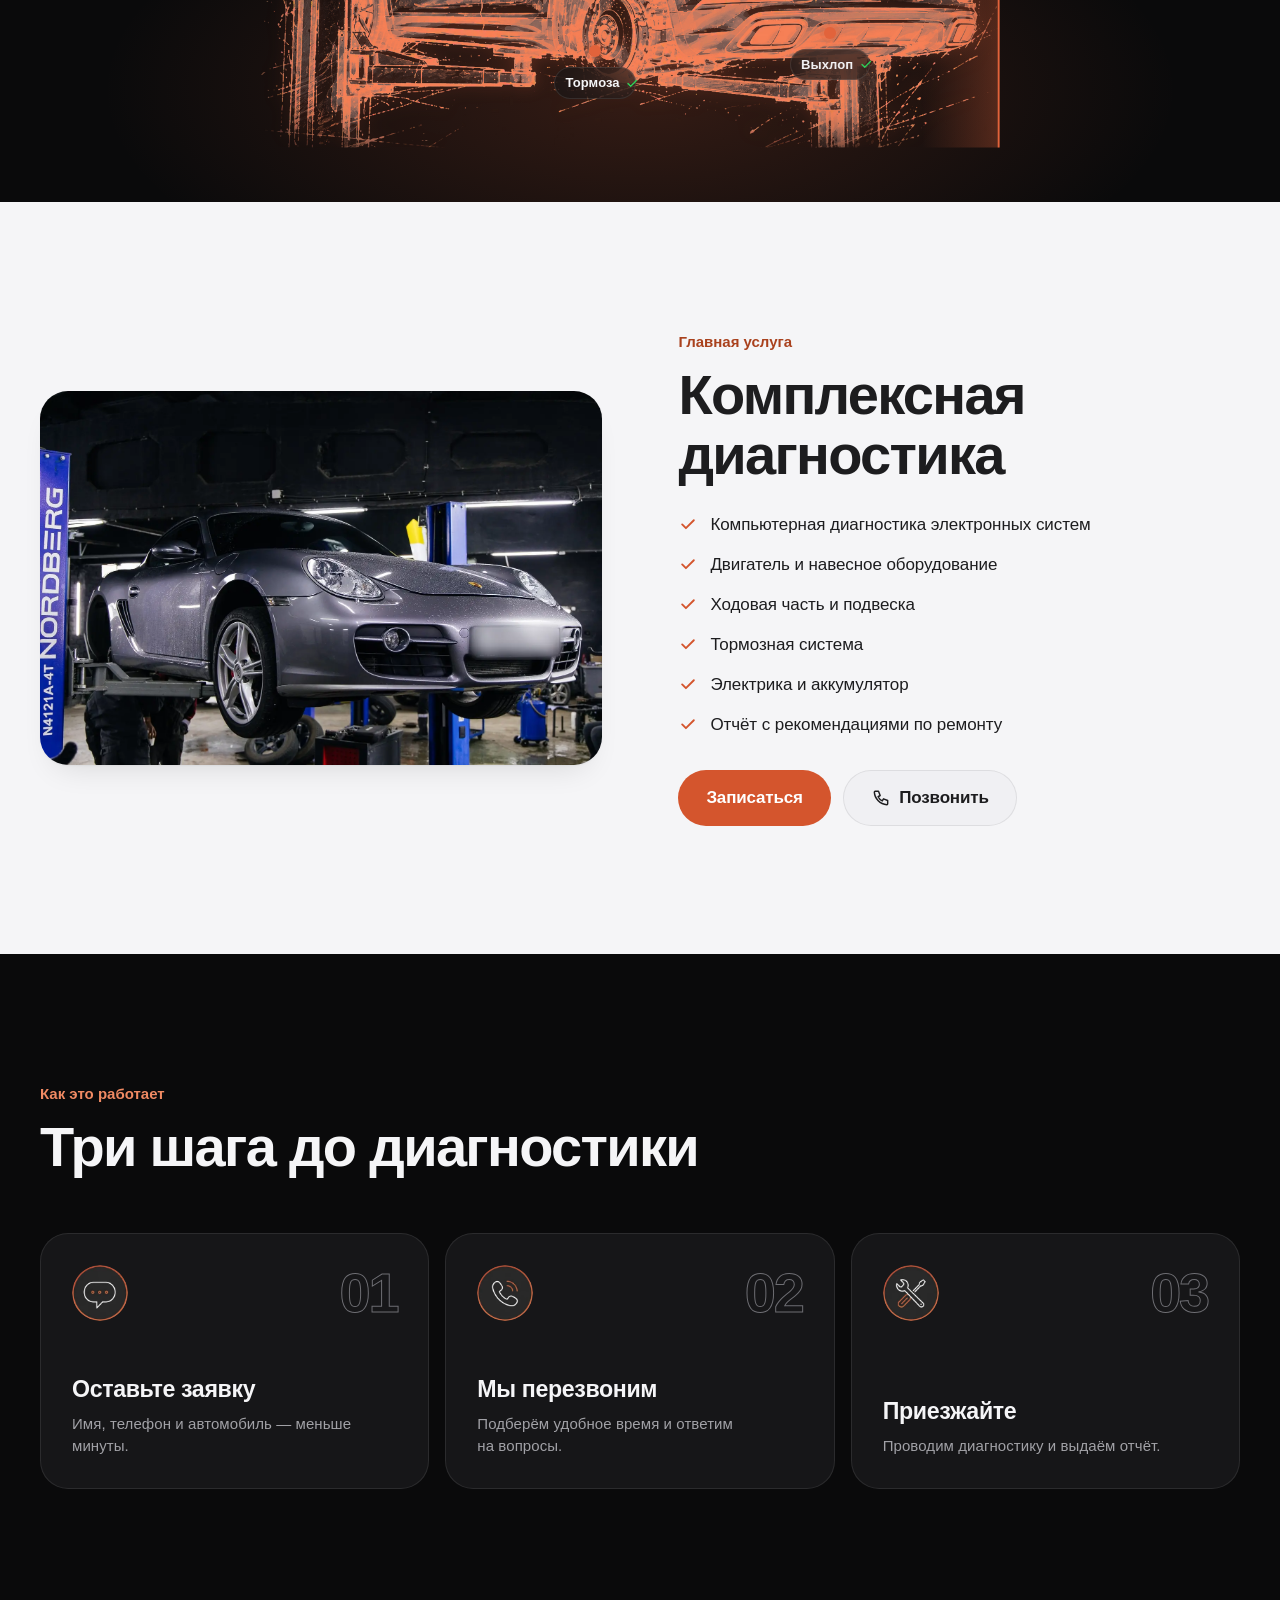
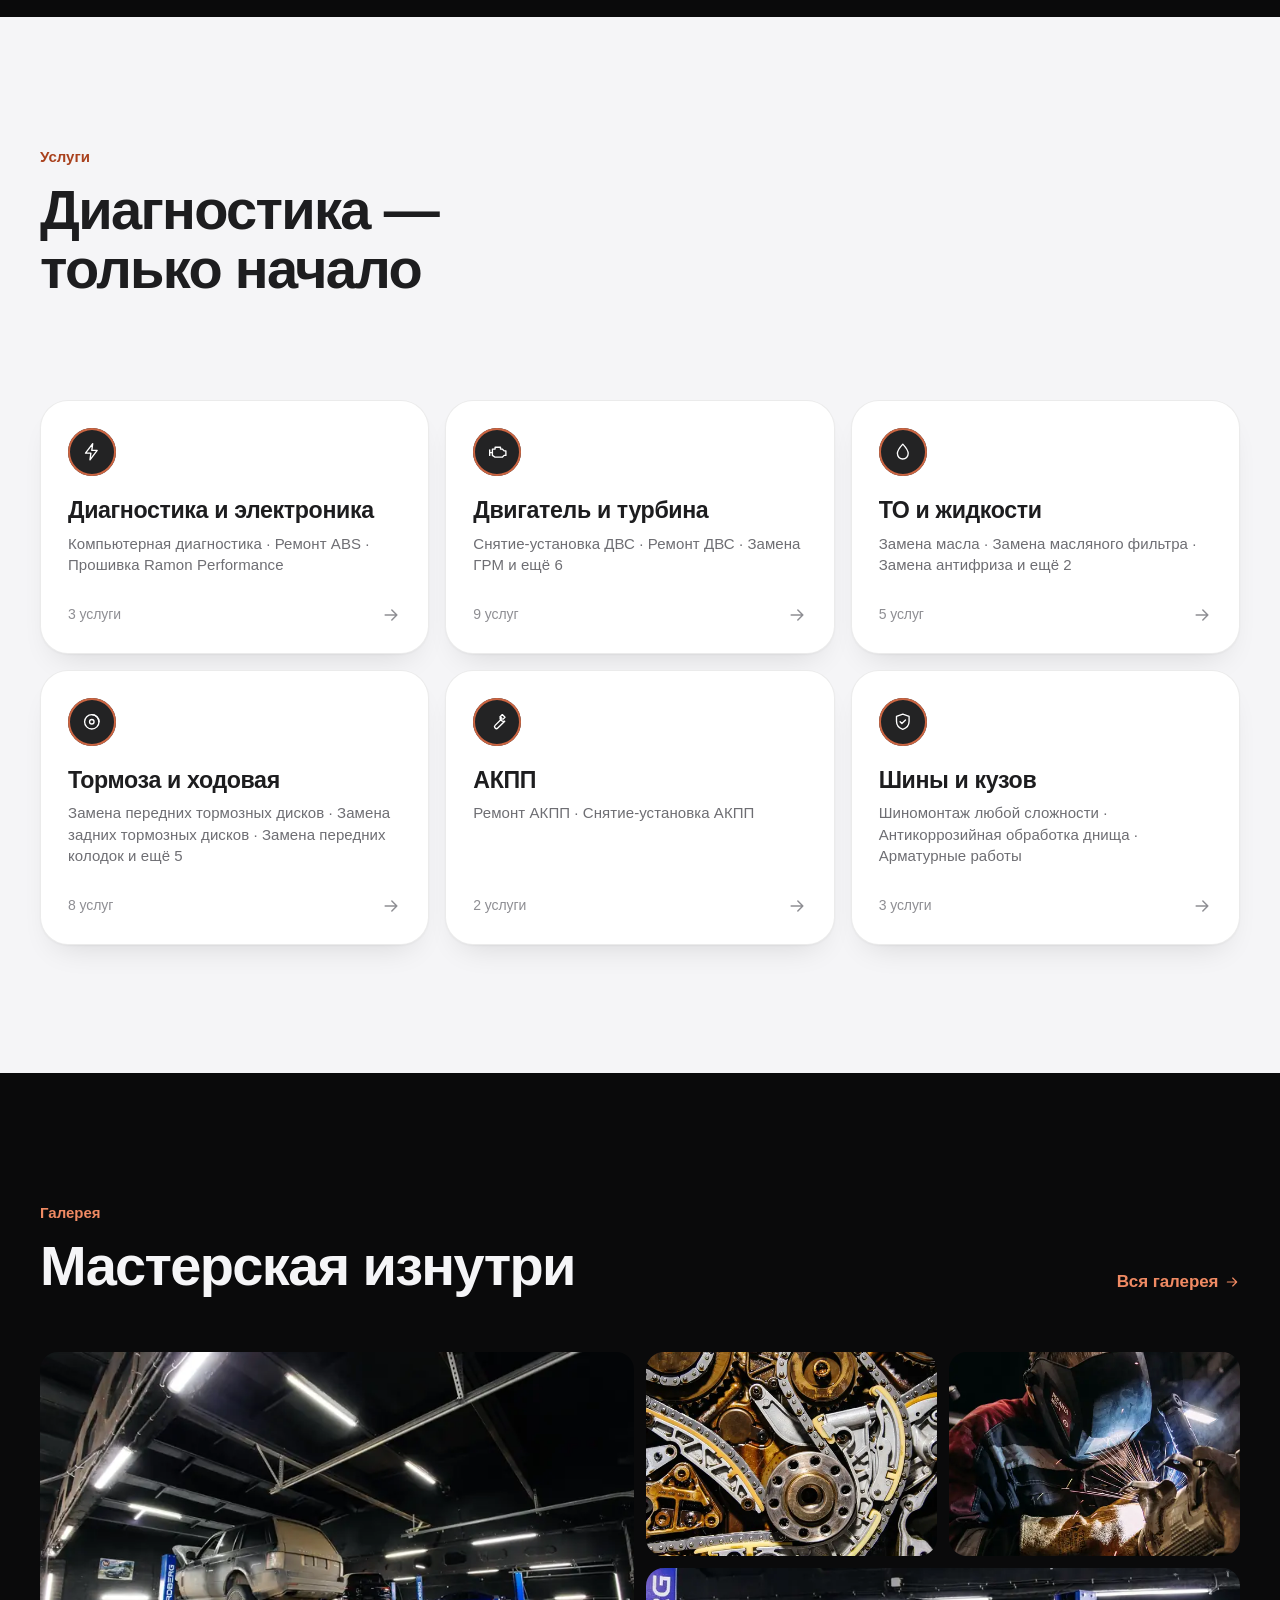
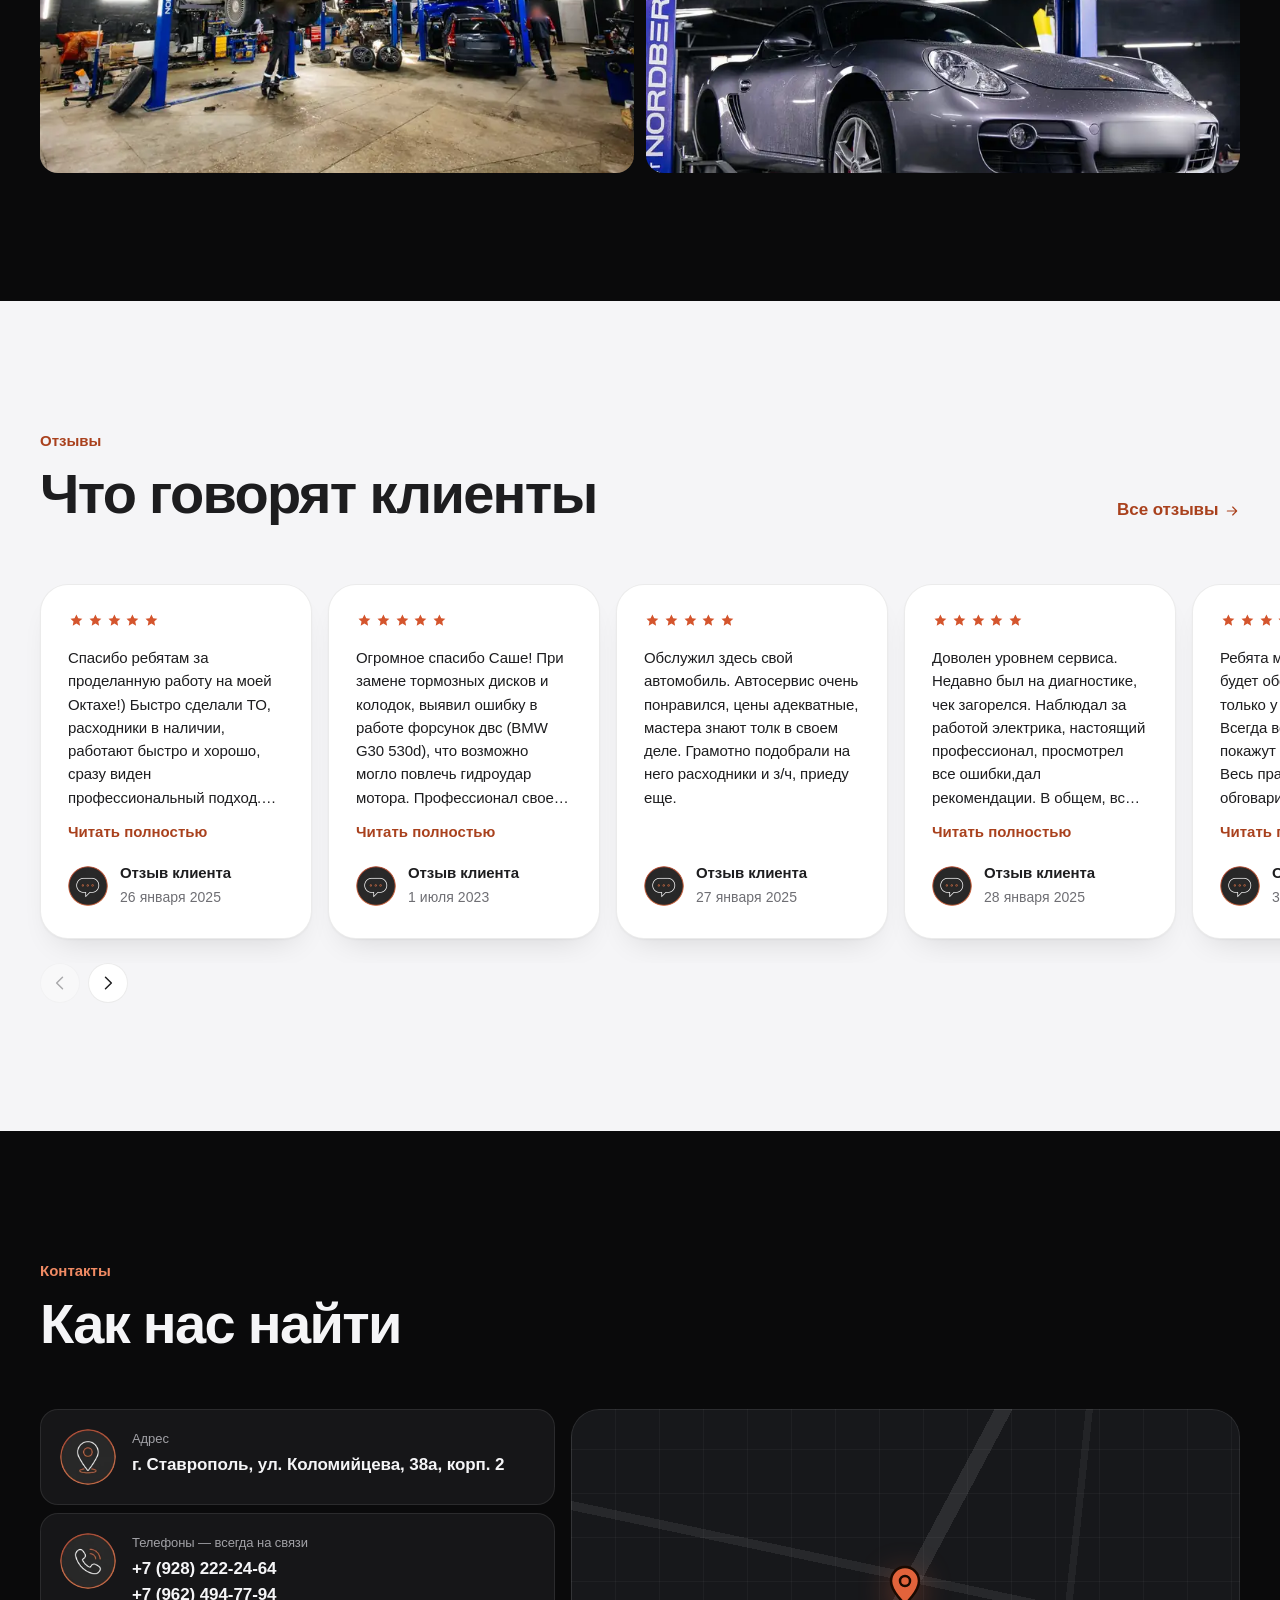
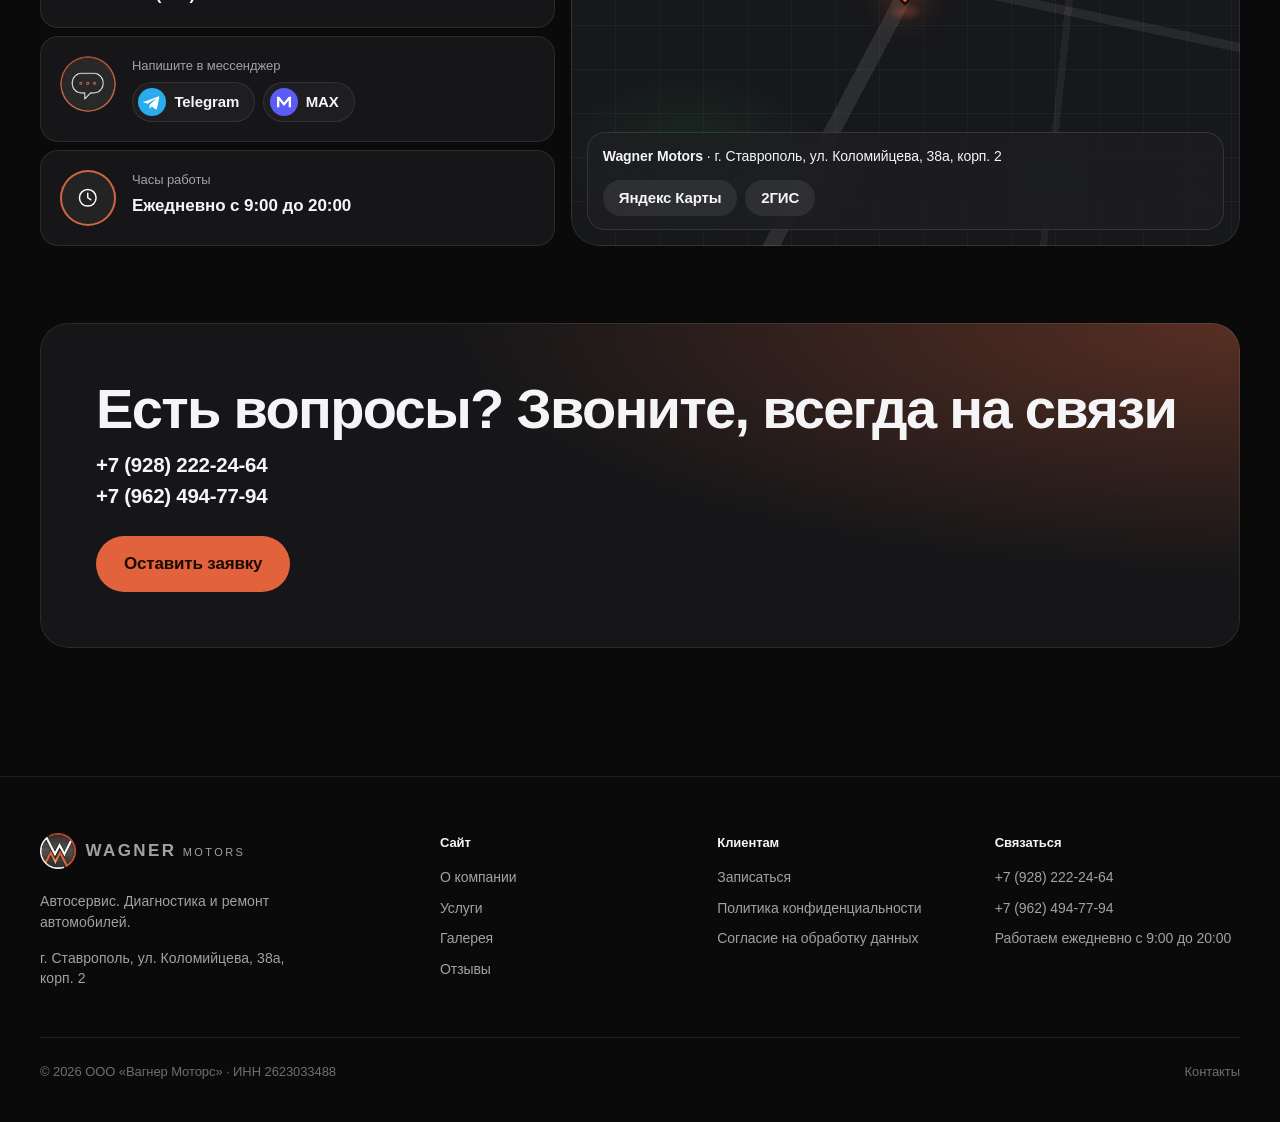
==== commit 2349f395: "Мессенджеры: кнопка MAX (ссылка временная) и иконки Telegram/MAX в шапке Co-Authored-By: Claude Opus" ====
--- a/index.html
+++ b/index.html
@@ -9,7 +9,7 @@
 <meta http-equiv="Content-Security-Policy" content="default-src 'self'; script-src 'self' 'sha256-Du+OJKJSbdUgz5nrHeWWINvez6XKDDU/tyj/5c2uvwo='; style-src 'self' 'unsafe-inline'; img-src 'self' data:; font-src 'self'; connect-src 'self'; media-src 'self'; object-src 'none'; frame-src 'none'; worker-src 'none'; manifest-src 'self'; base-uri 'self'; form-action 'self'; upgrade-insecure-requests">
 <meta name="referrer" content="strict-origin-when-cross-origin">
 <link rel="icon" type="image/png" href="img/logo-64.png">
-<link rel="stylesheet" href="css/styles.css?v=7094eb20">
+<link rel="stylesheet" href="css/styles.css?v=d6e422ea">
 <script>document.documentElement.classList.add('js')</script>
 <script src="js/spring.js?v=8c2b770c" defer></script>
 <script src="js/main.js?v=ab957390" defer></script>
@@ -26,6 +26,8 @@
     <nav class="nav__links" aria-label="Основное меню"><a href="about.html">О компании</a><a href="services.html">Услуги</a><a href="gallery.html">Галерея</a><a href="reviews.html">Отзывы</a><a href="contacts.html">Контакты</a></nav>
     <div class="nav__actions">
       
+      <a class="nav-msg" href="https://t.me/+79624947794" target="_blank" rel="noopener" aria-label="Написать в Telegram"><svg class="msg__icon" viewBox="0 0 24 24" aria-hidden="true"><circle cx="12" cy="12" r="12" fill="#2AABEE"/><path fill="#fff" d="M5.4 11.8 17.3 7.2c.6-.2 1.1.1.9 1l-2 9.5c-.1.7-.6.8-1.2.5l-3.1-2.3-1.5 1.4c-.2.2-.3.3-.6.3l.2-3.2 5.8-5.3c.3-.2-.1-.4-.4-.2l-7.2 4.5-3.1-1c-.7-.2-.7-.7.1-1z"/></svg></a>
+      <a class="nav-msg" href="https://max.ru/" target="_blank" rel="noopener" aria-label="Написать в MAX"><svg class="msg__icon" viewBox="0 0 24 24" aria-hidden="true"><circle cx="12" cy="12" r="12" fill="#5B5BF6"/><path fill="#fff" d="M6 16.5V7.5h1.9l4.1 5 4.1-5H18v9h-2v-5.8l-4 4.8-4-4.8v5.8z"/></svg></a>
       <a class="btn btn--primary btn--sm nav__cta" href="booking.html">Записаться</a>
       <button class="icon-btn burger" type="button" aria-label="Открыть меню" aria-expanded="false" aria-controls="menu"><span class="burger__lines"></span></button>
     </div>
@@ -239,7 +241,7 @@
       <h2 class="h2 reveal" style="--d:1">Как нас найти</h2>
     </div>
     <div class="contacts">
-      <dl class="contact-list"><div class="contact reveal" style="--d:0"><img class="bicon" src="img/icon-pin.webp" alt="" width="56" height="56" loading="lazy" decoding="async"><div><dt>Адрес</dt><dd>г.&nbsp;Ставрополь, ул.&nbsp;Коломийцева, 38а, корп.&nbsp;2</dd></div></div><div class="contact reveal" style="--d:1"><img class="bicon" src="img/icon-phone.webp" alt="" width="56" height="56" loading="lazy" decoding="async"><div><dt>Телефоны — всегда на связи</dt><dd><a class="tel" href="tel:+79282222464">+7 (928) 222-24-64</a><br><a class="tel" href="tel:+79624947794">+7 (962) 494-77-94</a></dd></div></div><div class="contact reveal" style="--d:2"><img class="bicon" src="img/icon-chat.webp" alt="" width="56" height="56" loading="lazy" decoding="async"><div><dt>Напишите в мессенджер</dt><dd><span class="msgs"><a class="msg" href="https://t.me/+79624947794" target="_blank" rel="noopener"><svg class="msg__icon" viewBox="0 0 24 24" aria-hidden="true"><circle cx="12" cy="12" r="12" fill="#2AABEE"/><path fill="#fff" d="M5.4 11.8 17.3 7.2c.6-.2 1.1.1.9 1l-2 9.5c-.1.7-.6.8-1.2.5l-3.1-2.3-1.5 1.4c-.2.2-.3.3-.6.3l.2-3.2 5.8-5.3c.3-.2-.1-.4-.4-.2l-7.2 4.5-3.1-1c-.7-.2-.7-.7.1-1z"/></svg><span>Telegram</span></a></span></dd></div></div><div class="contact reveal" style="--d:3"><span class="bicon bicon--svg"><svg class="i" aria-hidden="true"><use href="#i-clock"/></svg></span><div><dt>Часы работы</dt><dd>Ежедневно с 9:00 до 20:00</dd></div></div></dl>
+      <dl class="contact-list"><div class="contact reveal" style="--d:0"><img class="bicon" src="img/icon-pin.webp" alt="" width="56" height="56" loading="lazy" decoding="async"><div><dt>Адрес</dt><dd>г.&nbsp;Ставрополь, ул.&nbsp;Коломийцева, 38а, корп.&nbsp;2</dd></div></div><div class="contact reveal" style="--d:1"><img class="bicon" src="img/icon-phone.webp" alt="" width="56" height="56" loading="lazy" decoding="async"><div><dt>Телефоны — всегда на связи</dt><dd><a class="tel" href="tel:+79282222464">+7 (928) 222-24-64</a><br><a class="tel" href="tel:+79624947794">+7 (962) 494-77-94</a></dd></div></div><div class="contact reveal" style="--d:2"><img class="bicon" src="img/icon-chat.webp" alt="" width="56" height="56" loading="lazy" decoding="async"><div><dt>Напишите в мессенджер</dt><dd><span class="msgs"><a class="msg" href="https://t.me/+79624947794" target="_blank" rel="noopener"><svg class="msg__icon" viewBox="0 0 24 24" aria-hidden="true"><circle cx="12" cy="12" r="12" fill="#2AABEE"/><path fill="#fff" d="M5.4 11.8 17.3 7.2c.6-.2 1.1.1.9 1l-2 9.5c-.1.7-.6.8-1.2.5l-3.1-2.3-1.5 1.4c-.2.2-.3.3-.6.3l.2-3.2 5.8-5.3c.3-.2-.1-.4-.4-.2l-7.2 4.5-3.1-1c-.7-.2-.7-.7.1-1z"/></svg><span>Telegram</span></a><a class="msg" href="https://max.ru/" target="_blank" rel="noopener"><svg class="msg__icon" viewBox="0 0 24 24" aria-hidden="true"><circle cx="12" cy="12" r="12" fill="#5B5BF6"/><path fill="#fff" d="M6 16.5V7.5h1.9l4.1 5 4.1-5H18v9h-2v-5.8l-4 4.8-4-4.8v5.8z"/></svg><span>MAX</span></a></span></dd></div></div><div class="contact reveal" style="--d:3"><span class="bicon bicon--svg"><svg class="i" aria-hidden="true"><use href="#i-clock"/></svg></span><div><dt>Часы работы</dt><dd>Ежедневно с 9:00 до 20:00</dd></div></div></dl>
       <div class="map reveal">
   <span class="map__pin"><svg class="i" aria-hidden="true"><use href="#i-pin"/></svg></span>
   <div class="map__card"><span><strong>Wagner Motors</strong> · г.&nbsp;Ставрополь, ул.&nbsp;Коломийцева, 38а, корп.&nbsp;2</span>
--- a/css/styles.css
+++ b/css/styles.css
@@ -287,6 +287,12 @@
 .nav__links a { transition: color 0.2s; }
 .nav__links a:hover, .nav__links a[aria-current="page"] { color: var(--text); }
 .nav__actions { display: flex; align-items: center; gap: 0.5rem; }
+
+/* Круглые иконки мессенджеров в шапке */
+.nav-msg { display: grid; place-items: center; width: 2.25rem; height: 2.25rem; border-radius: 50%; flex: none; transition: transform 100ms ease-out, opacity 0.2s; -webkit-tap-highlight-color: transparent; }
+.nav-msg .msg__icon { width: 1.75rem; height: 1.75rem; }
+.nav-msg:hover { opacity: 0.85; }
+.nav-msg:active { transform: scale(0.9); }
 
 .cart-btn__badge {
   position: absolute;
